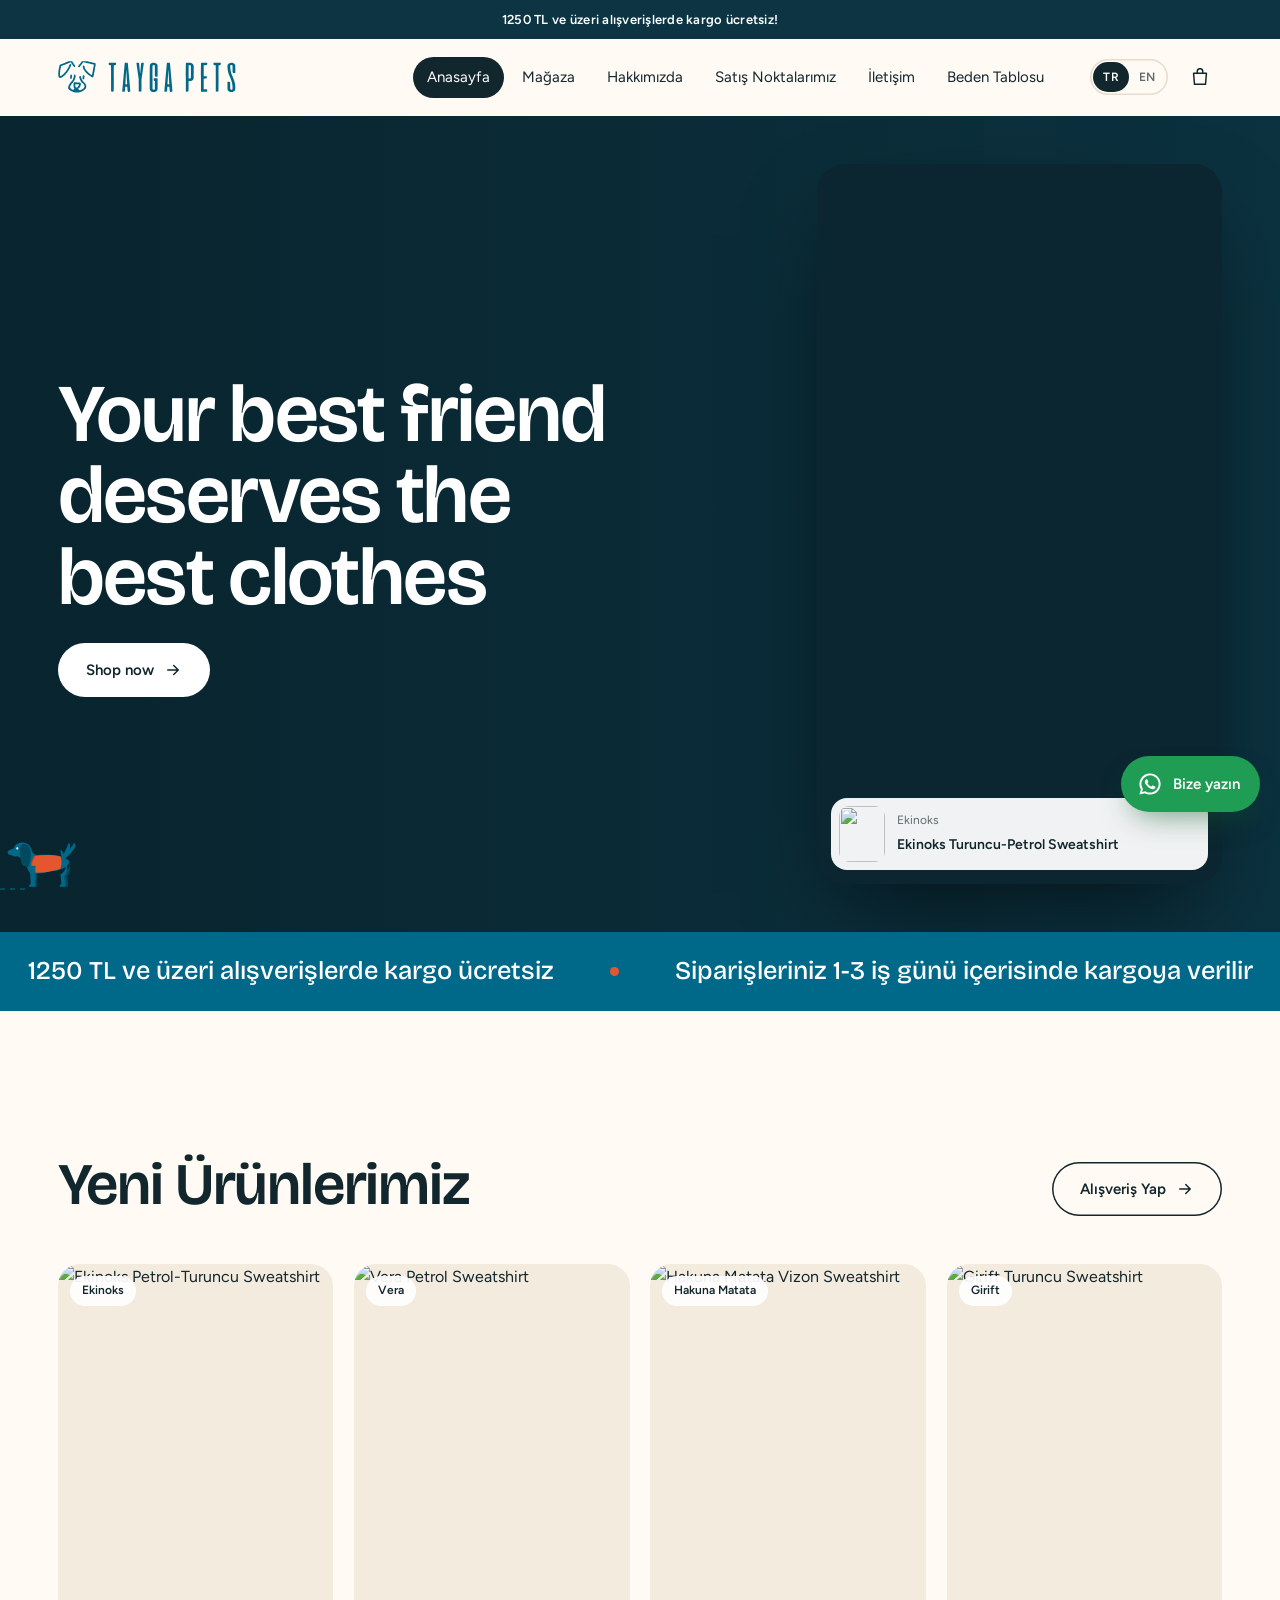
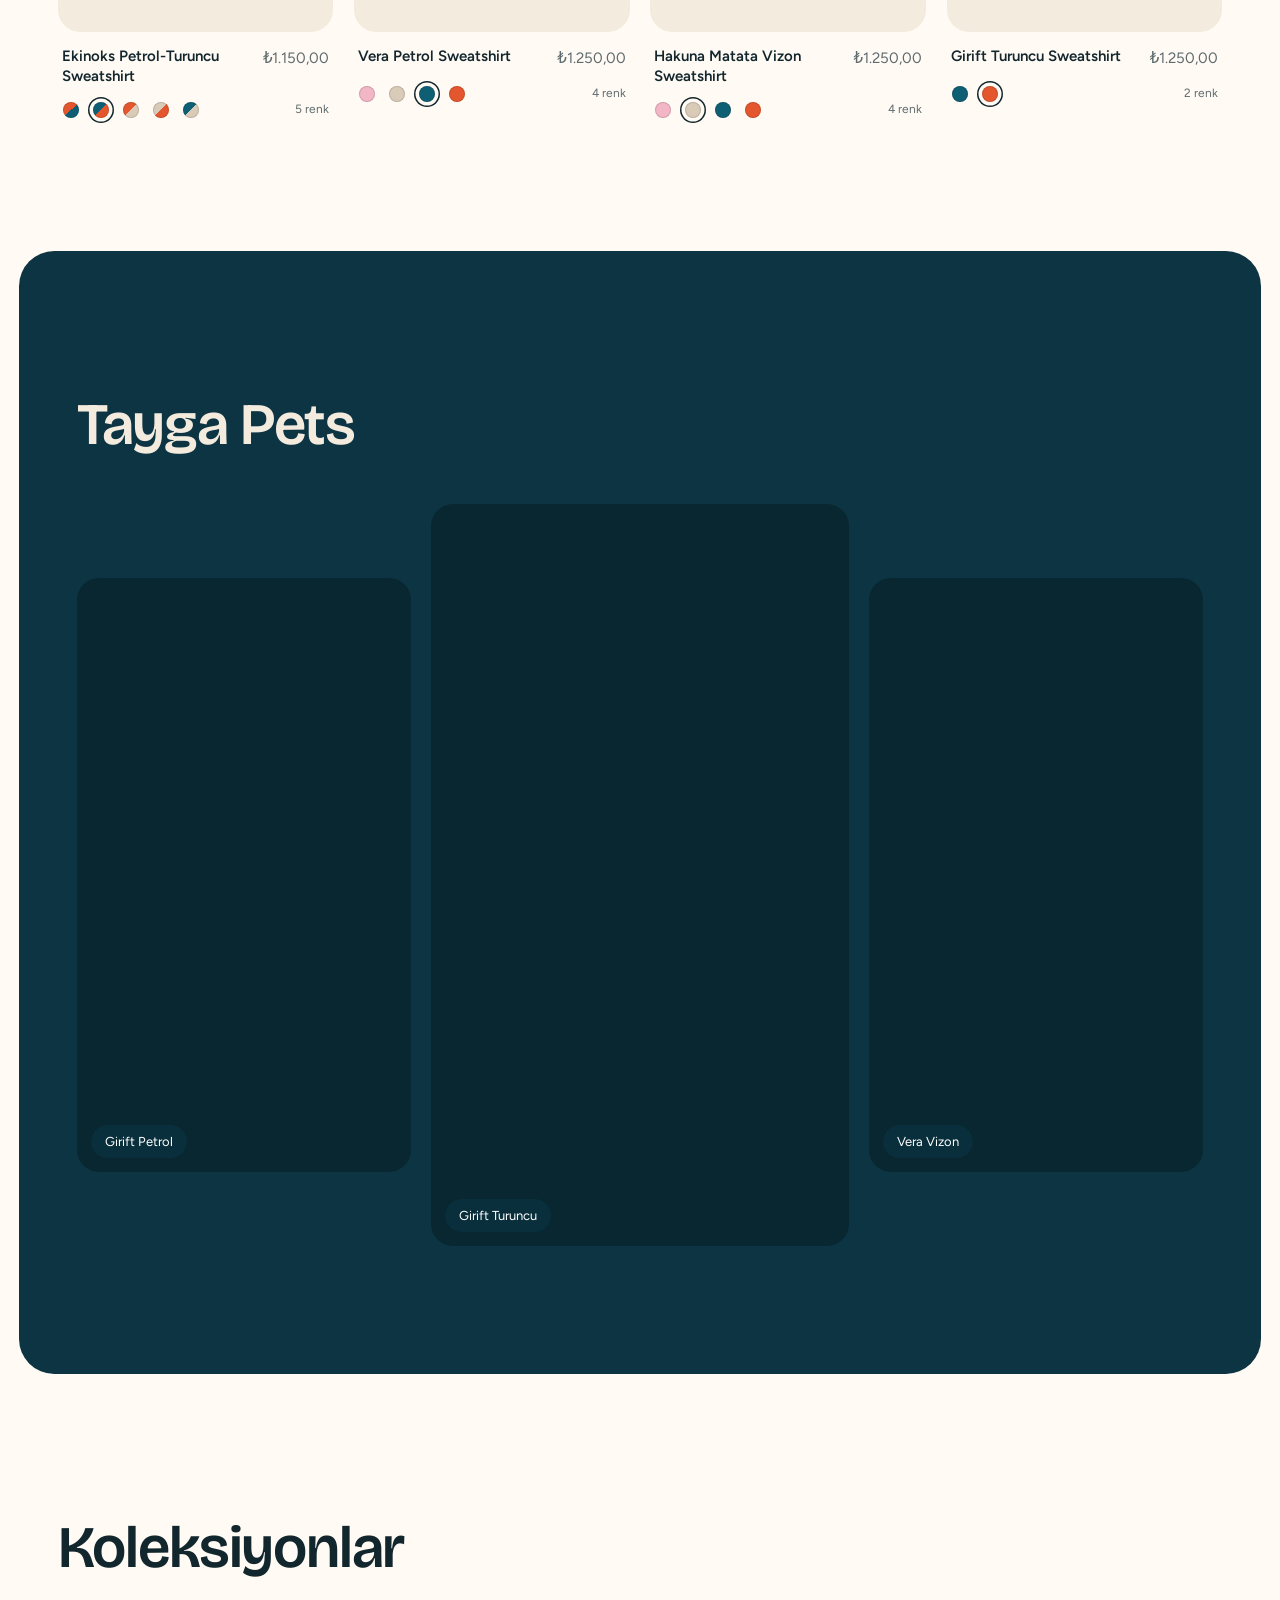
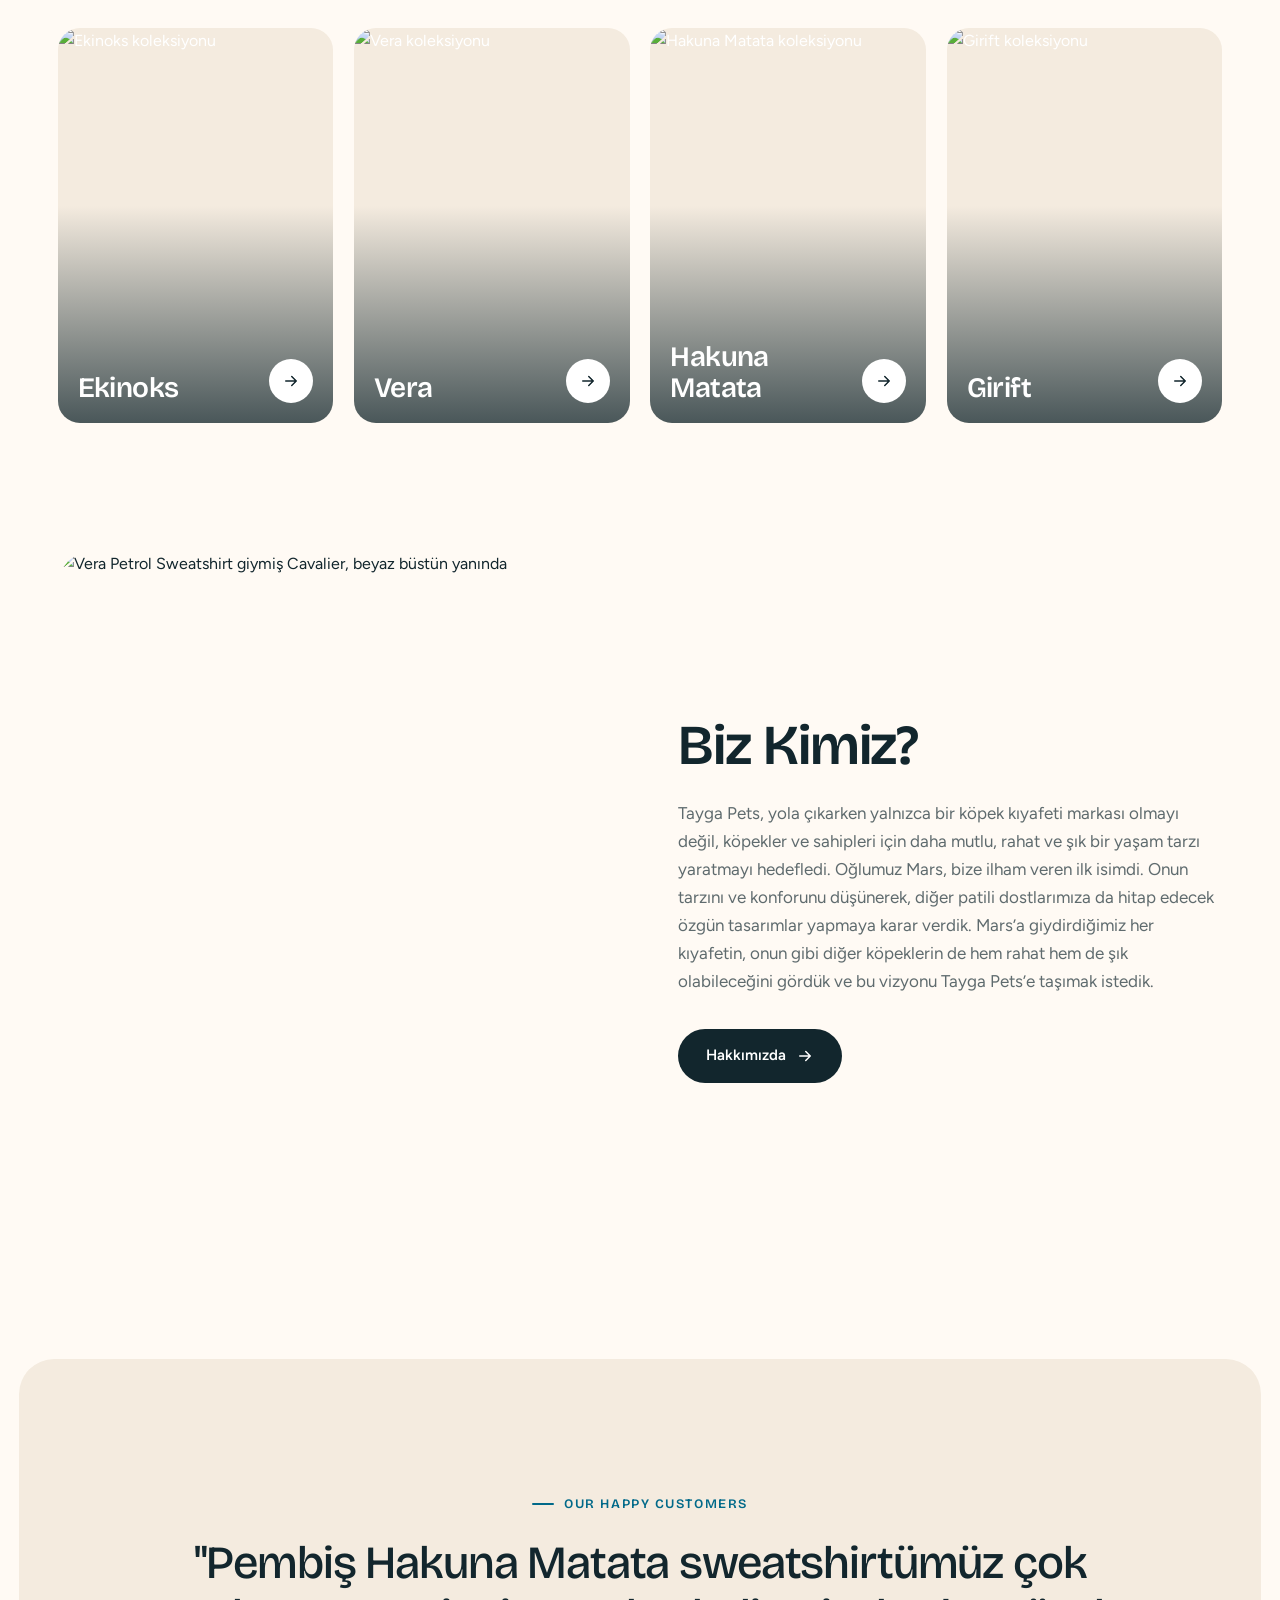
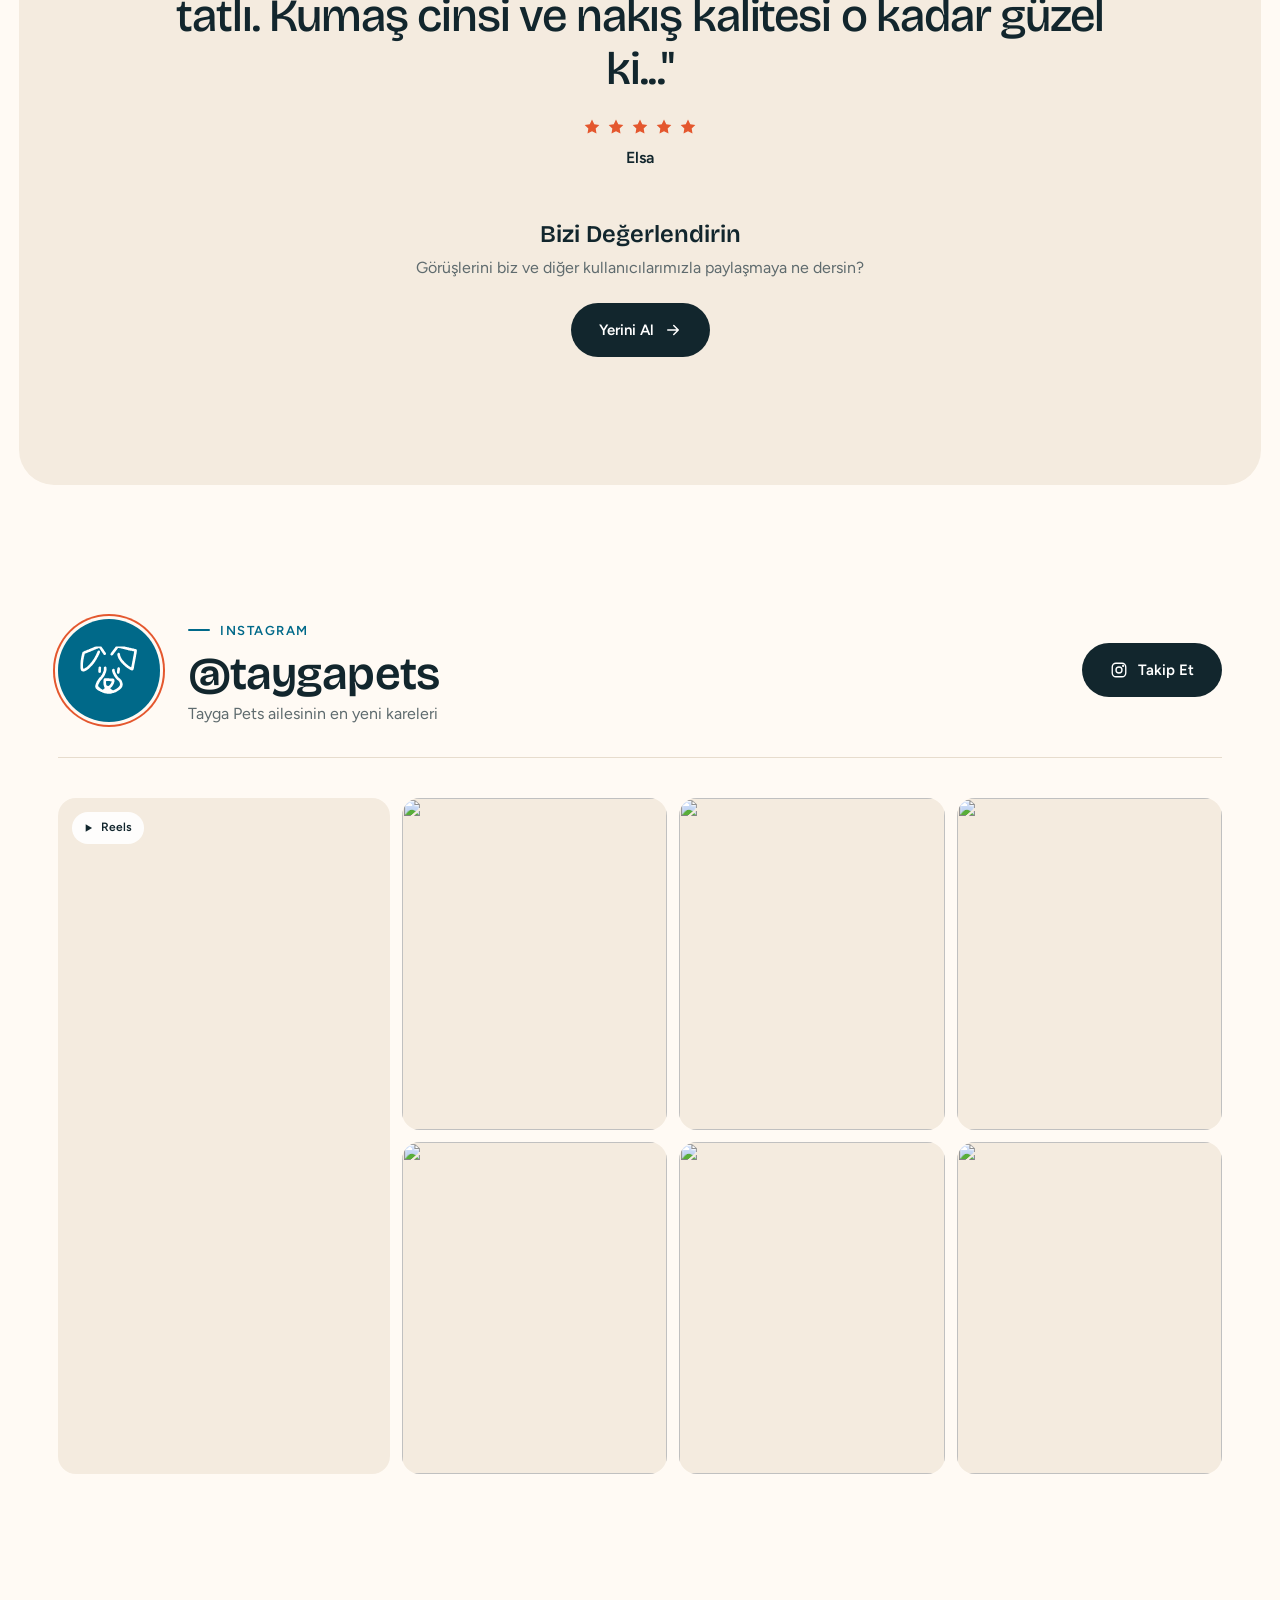
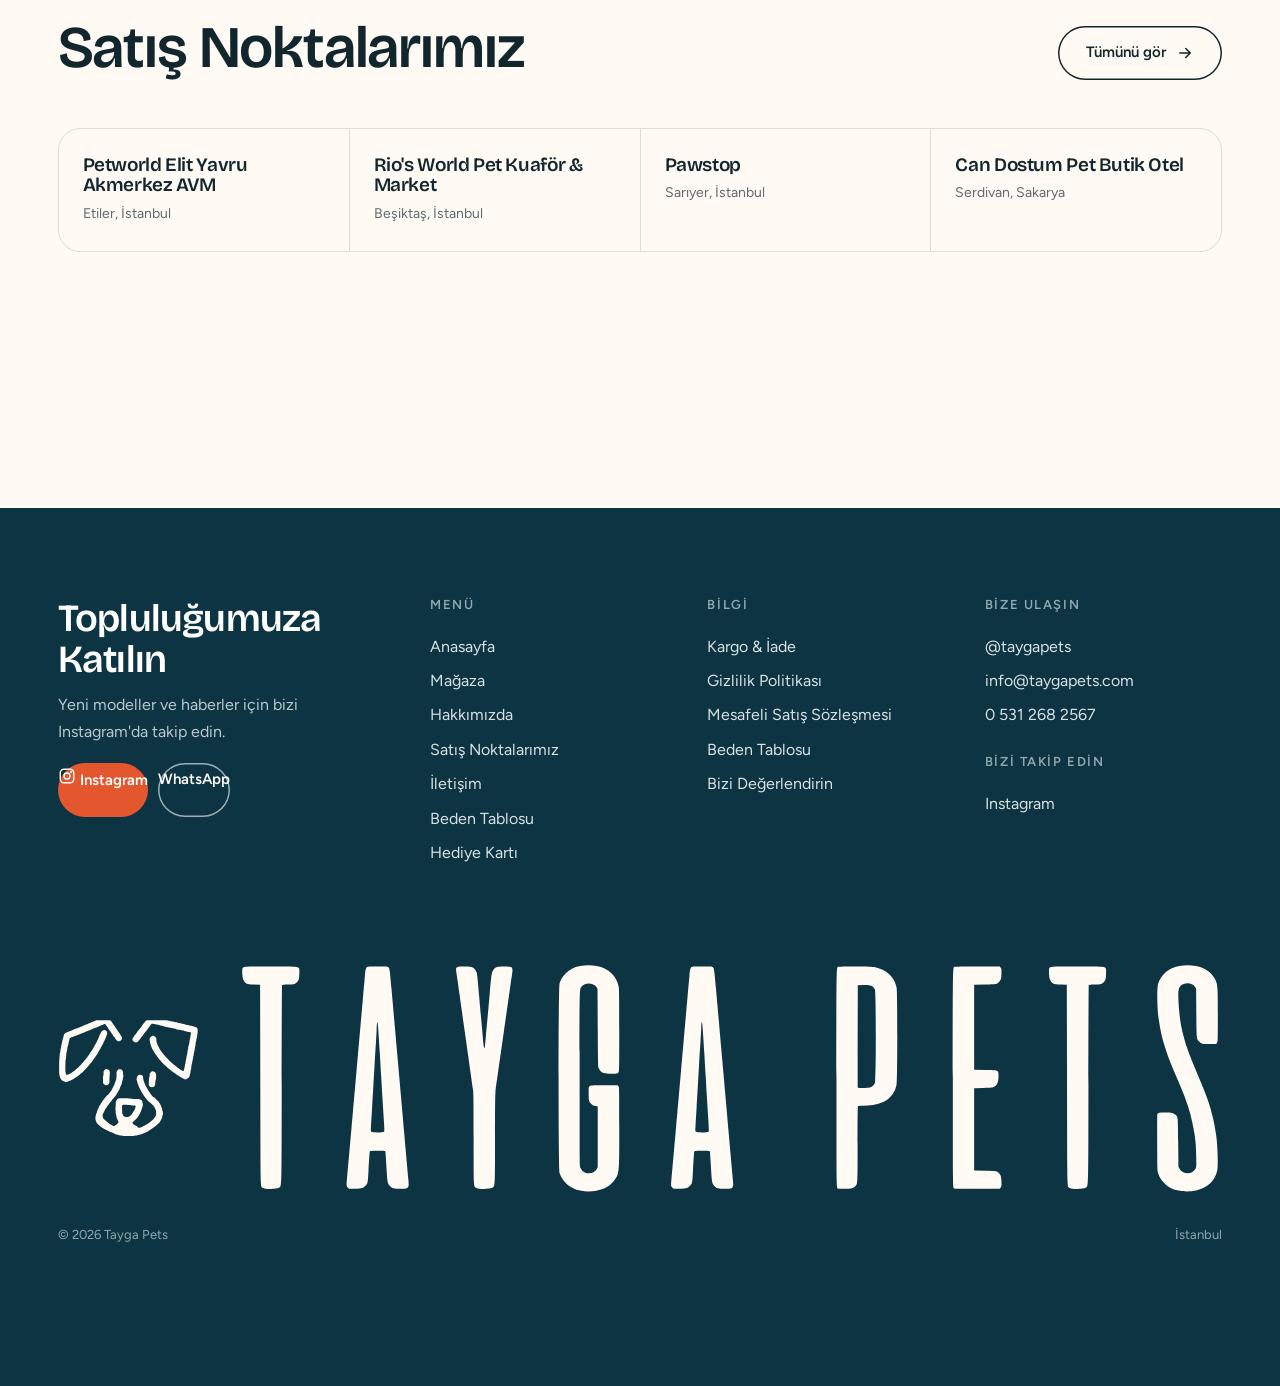
==== index.html @ 93cccfbc "Add files via upload" ====
<!doctype html>
<html lang="tr">
<head>
<meta charset="utf-8">
<meta name="viewport" content="width=device-width, initial-scale=1, viewport-fit=cover">
<title>Tayga Pets</title>
<meta name="description" content="Tayga Pets: köpekler için nakışlı sweatshirtler.">
<link rel="icon" href="img/icon.png">
<link rel="apple-touch-icon" href="img/icon.png">
<meta property="og:site_name" content="Tayga Pets">
<meta property="og:title" content="Tayga Pets">
<meta property="og:description" content="Tayga Pets: köpekler için nakışlı sweatshirtler.">
<meta property="og:image" content="https://taygapets.com/img/hi-1750.webp">
<meta property="og:type" content="website">
<meta name="theme-color" content="#fffaf4">
<link rel="preconnect" href="https://fonts.googleapis.com">
<link rel="preconnect" href="https://fonts.gstatic.com" crossorigin>
<link href="https://fonts.googleapis.com/css2?family=Bricolage+Grotesque:opsz,wght@12..96,500;12..96,600&family=Figtree:wght@400;500;600&display=swap" rel="stylesheet">
<link rel="stylesheet" href="style.css">
</head>
<body>
<a class="skip" href="#main">Ana İçeriğe Atla</a>
<p class="bar"><b>1250 TL ve üzeri alışverişlerde kargo ücretsiz!</b></p>
<header class="top">
  <div class="wrap top-in">
    <a class="logo" href="index.html" aria-label="Tayga Pets anasayfa"><svg class="logo-m" aria-hidden="true" xmlns="http://www.w3.org/2000/svg" viewBox="0 0 2987 2507" xmlns:c2pa="http://c2pa.org/manifest"><metadata><c2pa:manifest>[base64]/[base64]/Ky8738kIAAACAY2JvcqVjYWxnZnNoYTI1NmNwYWRNAAAAAAAAAAAAAAAAAGRoYXNoWCA8Nz4ki4CBLXhWkSf/RtUwE2SkbK+WMxrg50oVi7FyI2RuYW1lbmp1bWJmIG1hbmlmZXN0amV4Y2x1c2lvbnOBomVzdGFydBh/[base64]/[base64]/[base64]/3cyjxFA3Qo5S46fX0/ihY0VZ7mfb9KF703t5OjWDBWMA4GA1UdDwEB/wQEAwIHgDAVBgNVHSUEDjAMBgorBgEEAYPoXgIBMAwGA1UdEwEB/wQCMAAwHwYDVR0jBBgwFoAUzlHiBIFOZFsj+OPEz5o+nMHXXMIwCgYIKoZIzj0EAwMDZwAwZAIwMXMdFJ4BetLLVY7ORuE9noqbbAZOZn/aArXyTwFAZfKrPzxF2vPoJNf1+UCdg1XGAjBwX1zd9WGqYkqmL5SFqw1QySjr1zJfpJM9+1rdDwSPLMOPOjKuiXjoU/[base64]/343T7dY8rOn0obJ5u2Gse6RGCFdjsLszE/23PYOQZMzeZJrdxHAtCN0oseomE5mboYMs=</c2pa:manifest></metadata><path fill="currentColor" fill-rule="evenodd" d="M1409.0 2483.0C1387.7 2482.4 1385.3 2482.1 1363.0 2477.8C1350.1 2475.2 1336.1 2472.9 1332.0 2472.5C1318.9 2471.4 1312.9 2470.0 1299.2 2464.9C1289.9 2461.5 1280.3 2458.8 1268.1 2456.4C1248.5 2452.5 1244.5 2451.4 1231.5 2445.9C1226.5 2443.8 1216.7 2440.5 1209.5 2438.5C1198.5 2435.4 1192.4 2432.8 1169.0 2421.0C1148.0 2410.5 1138.4 2406.2 1128.4 2403.1C1121.2 2400.9 1109.3 2396.2 1101.9 2392.7C1094.5 2389.2 1084.9 2385.1 1080.5 2383.5C1069.2 2379.6 1050.7 2370.6 1035.5 2361.8C1028.3 2357.7 1018.2 2352.1 1013.0 2349.5C1001.1 2343.6 997.1 2341.2 957.0 2317.2C914.3 2291.6 908.4 2287.3 881.5 2262.5C875.5 2257.0 866.5 2249.0 861.5 2244.8C849.1 2234.3 825.1 2209.8 820.1 2202.5C817.3 2198.6 814.9 2193.2 812.9 2186.5C810.1 2177.2 807.4 2169.3 801.5 2153.0C798.4 2144.4 793.0 2114.5 793.0 2106.1C793.0 2102.4 793.9 2094.4 795.0 2088.3C796.1 2082.2 797.4 2070.9 798.0 2063.3C799.0 2048.8 800.8 2041.1 805.7 2030.4C807.1 2027.1 810.4 2018.0 813.0 2010.0C815.7 2002.0 819.6 1991.1 821.8 1985.8C824.5 1979.5 827.0 1970.9 829.0 1961.0C832.6 1943.4 835.2 1935.9 842.0 1923.9C844.8 1919.1 849.0 1910.7 851.4 1905.3C853.8 1899.9 857.8 1891.1 860.4 1885.8C862.9 1880.4 866.6 1871.2 868.6 1865.3C873.8 1849.8 876.8 1843.9 887.3 1828.9C892.5 1821.5 898.9 1811.7 901.7 1807.0C904.5 1802.3 909.5 1793.8 912.9 1788.0C916.3 1782.2 922.7 1773.2 927.1 1768.0C935.5 1758.2 941.2 1750.2 949.7 1736.5C952.4 1732.1 958.9 1722.8 964.1 1715.9C969.3 1709.0 976.0 1699.3 979.0 1694.5C982.6 1688.7 989.4 1680.4 998.8 1670.6C1006.6 1662.3 1016.1 1651.7 1019.8 1647.0C1028.6 1635.9 1039.0 1625.5 1052.2 1614.8C1058.0 1610.0 1066.4 1602.0 1070.7 1596.9C1075.0 1591.8 1082.7 1582.9 1087.9 1577.1C1098.2 1565.4 1104.1 1557.2 1111.9 1543.3C1117.2 1533.9 1119.2 1531.2 1132.0 1516.0C1137.4 1509.5 1141.0 1503.8 1146.9 1492.0C1151.2 1483.5 1160.8 1464.8 1168.3 1450.5C1177.3 1433.2 1183.2 1420.6 1185.9 1412.8C1188.1 1406.4 1191.7 1397.4 1194.0 1392.8C1200.2 1380.5 1202.9 1372.8 1205.6 1360.0C1207.5 1350.7 1209.1 1346.2 1214.0 1336.5C1219.3 1325.9 1224.5 1312.3 1232.5 1288.4C1233.8 1284.5 1235.6 1276.4 1236.4 1270.4C1237.2 1264.4 1238.7 1255.9 1239.6 1251.5C1241.1 1244.7 1241.4 1234.6 1241.9 1184.5C1242.6 1119.2 1242.5 1120.6 1249.7 1108.0C1269.6 1073.6 1301.8 1056.1 1326.7 1066.2C1349.9 1075.6 1366.7 1089.5 1374.5 1105.5C1379.2 1115.1 1380.0 1121.5 1380.0 1151.0C1380.0 1178.6 1380.6 1184.6 1384.6 1196.6C1388.2 1207.7 1388.6 1214.0 1386.0 1222.5C1381.5 1237.5 1381.0 1239.8 1380.0 1250.5C1378.9 1261.0 1373.9 1290.6 1372.1 1296.7C1371.6 1298.2 1369.2 1304.9 1366.7 1311.5C1361.7 1324.7 1358.0 1340.9 1355.6 1360.1C1353.7 1375.2 1352.3 1379.5 1343.7 1396.6C1340.1 1403.8 1334.8 1415.2 1332.0 1422.0C1329.2 1428.8 1323.5 1441.1 1319.4 1449.3C1313.3 1461.4 1311.2 1466.8 1308.5 1477.5C1304.6 1493.0 1304.1 1494.2 1295.4 1505.7C1282.2 1523.1 1278.5 1529.6 1272.1 1545.7C1268.1 1555.8 1249.8 1585.6 1239.1 1599.4C1228.0 1613.8 1213.8 1634.0 1207.3 1644.5C1199.0 1657.9 1194.1 1663.9 1177.5 1681.0C1161.8 1697.3 1153.9 1707.4 1147.1 1720.0C1140.5 1732.4 1135.3 1738.9 1118.0 1757.2C1106.1 1769.8 1096.9 1780.8 1084.4 1797.5C1075.0 1810.2 1064.2 1824.1 1060.3 1828.6C1051.6 1838.6 1048.7 1842.9 1042.1 1855.4C1035.6 1867.7 1031.6 1873.7 1020.0 1888.1C1013.7 1896.0 1009.4 1902.6 1006.2 1909.3C1003.6 1914.7 991.3 1939.5 978.9 1964.3C948.4 2025.4 948.0 2026.4 948.0 2052.6C948.0 2091.3 957.5 2111.5 987.5 2136.8C992.5 2141.0 1001.9 2149.3 1008.4 2155.3C1014.9 2161.3 1025.5 2170.1 1031.9 2174.9C1038.3 2179.8 1049.5 2189.2 1056.9 2195.9C1079.7 2216.6 1110.0 2237.1 1136.1 2249.2C1141.3 2251.7 1151.1 2257.4 1157.8 2261.9C1184.9 2280.4 1193.5 2278.8 1224.9 2250.2C1232.6 2243.1 1242.8 2234.9 1248.5 2231.2C1260.0 2223.9 1264.9 2219.5 1273.2 2209.1C1288.0 2190.7 1288.4 2182.8 1275.4 2162.6C1267.2 2149.8 1264.2 2143.7 1258.7 2127.5C1256.2 2120.3 1252.2 2109.5 1249.7 2103.4C1244.8 2091.3 1238.0 2062.8 1236.0 2046.0C1235.2 2039.5 1233.2 2031.7 1229.7 2021.5L1224.6 2006.5L1223.9 1974.5C1223.3 1946.6 1222.9 1941.1 1220.9 1931.5C1217.5 1915.5 1217.5 1888.3 1220.9 1872.5C1223.2 1862.2 1223.3 1858.7 1224.0 1814.5L1224.6 1767.5L1227.2 1760.0C1229.6 1753.2 1235.1 1739.2 1241.6 1723.5C1245.1 1714.9 1252.3 1705.6 1262.7 1696.3C1282.1 1678.9 1275.5 1679.8 1376.9 1680.3C1456.5 1680.6 1458.8 1680.6 1470.0 1682.8C1476.3 1684.0 1488.5 1685.5 1497.0 1686.0C1505.5 1686.5 1517.7 1687.9 1524.0 1689.0C1531.5 1690.4 1543.1 1691.4 1557.0 1692.0C1572.1 1692.6 1581.9 1693.5 1590.0 1695.1C1600.8 1697.2 1605.2 1697.4 1658.5 1698.0C1723.6 1698.7 1715.8 1697.7 1742.9 1709.4C1777.8 1724.5 1788.0 1737.2 1791.9 1770.5C1792.5 1775.5 1794.4 1784.9 1796.2 1791.5C1799.3 1803.1 1799.4 1804.2 1799.5 1823.5C1799.5 1845.6 1798.8 1849.4 1792.5 1861.9C1787.7 1871.6 1784.5 1881.2 1782.1 1893.2C1780.9 1899.1 1778.2 1908.2 1775.9 1913.7C1773.6 1919.1 1769.7 1930.0 1767.0 1938.0C1764.4 1946.0 1760.3 1957.0 1757.8 1962.5C1755.3 1968.0 1751.3 1977.0 1749.0 1982.5C1744.2 1993.8 1742.4 1997.3 1729.5 2019.0C1724.4 2027.5 1717.7 2039.2 1714.5 2045.0C1707.3 2058.0 1704.7 2062.1 1695.0 2074.0C1690.8 2079.2 1684.1 2088.2 1680.0 2094.0C1669.7 2108.6 1670.1 2108.3 1648.2 2130.3C1633.7 2144.9 1624.3 2153.3 1612.8 2162.1C1588.0 2181.1 1580.6 2190.4 1580.5 2203.0C1580.4 2219.4 1599.8 2241.5 1621.3 2249.6C1632.9 2253.9 1641.7 2258.7 1664.5 2272.6C1668.3 2274.9 1678.9 2282.3 1688.0 2289.1C1708.8 2304.4 1714.9 2307.5 1724.5 2307.4C1733.0 2307.3 1749.0 2302.3 1765.0 2294.8C1770.8 2292.1 1781.3 2287.8 1788.5 2285.3C1795.7 2282.8 1805.1 2278.7 1809.5 2276.0C1813.9 2273.4 1824.7 2267.6 1833.5 2263.2C1853.1 2253.5 1854.5 2252.7 1895.3 2228.2C1913.4 2217.4 1931.5 2205.8 1935.5 2202.5C1963.3 2179.9 1978.9 2166.9 1988.5 2158.3C1994.6 2152.9 2003.3 2145.6 2007.9 2142.1C2022.7 2130.8 2027.6 2124.8 2041.1 2101.6C2043.0 2098.4 2048.9 2091.0 2054.3 2085.2C2062.8 2076.1 2065.0 2073.0 2069.6 2063.5C2080.0 2042.1 2082.0 2030.7 2082.0 1993.7C2082.0 1963.2 2081.4 1958.7 2075.5 1943.0C2073.1 1936.5 2069.5 1925.0 2067.6 1917.4C2062.5 1897.6 2049.4 1871.4 2036.8 1855.8C2011.8 1824.6 1991.7 1803.8 1974.0 1790.7C1966.6 1785.2 1956.9 1777.7 1952.5 1774.0C1948.1 1770.4 1937.9 1761.9 1929.9 1755.2C1921.8 1748.5 1911.8 1739.3 1907.7 1734.8C1903.5 1730.2 1893.6 1719.4 1885.7 1710.7C1877.7 1702.0 1867.5 1689.7 1862.9 1683.2C1858.3 1676.8 1851.1 1667.1 1846.8 1661.7C1837.7 1650.3 1827.7 1635.6 1819.5 1621.5C1813.0 1610.4 1795.7 1584.4 1785.6 1570.5C1782.0 1565.5 1776.5 1556.5 1773.4 1550.5C1770.2 1544.5 1764.8 1534.5 1761.3 1528.3C1757.8 1522.1 1753.3 1513.1 1751.3 1508.3C1746.8 1497.0 1743.3 1490.1 1734.7 1475.5C1725.4 1459.7 1719.1 1446.2 1713.9 1431.0C1711.6 1424.1 1707.1 1412.0 1703.9 1403.9C1700.8 1395.9 1696.6 1384.2 1694.7 1377.9C1692.8 1371.7 1689.3 1361.5 1687.0 1355.5C1683.3 1345.7 1680.6 1336.5 1671.4 1301.0C1668.0 1288.2 1667.2 1271.6 1669.3 1259.5C1671.2 1248.8 1681.7 1218.8 1686.3 1211.1C1707.3 1175.6 1759.6 1169.7 1789.6 1199.5C1802.1 1211.9 1804.8 1220.1 1806.0 1249.0L1806.8 1268.5L1811.8 1283.5C1815.1 1293.4 1817.4 1302.4 1818.5 1309.9C1820.3 1322.4 1823.2 1331.4 1829.1 1343.1C1831.2 1347.4 1834.5 1356.4 1836.5 1363.1C1838.9 1371.6 1842.5 1380.6 1847.9 1391.5C1852.3 1400.3 1861.7 1419.5 1868.9 1434.1C1878.1 1452.9 1884.1 1463.8 1889.5 1471.3C1896.7 1481.5 1904.0 1493.9 1916.0 1516.1C1919.0 1521.7 1925.2 1531.5 1929.8 1537.9C1934.4 1544.3 1941.1 1554.0 1944.7 1559.5C1971.2 1600.3 2004.5 1641.2 2020.5 1652.5C2023.8 1654.8 2031.2 1659.1 2037.0 1662.0C2047.1 1667.1 2048.1 1667.9 2062.0 1682.3C2083.0 1704.0 2099.0 1720.0 2121.0 1741.5L2140.5 1760.5L2149.6 1776.0C2165.5 1803.0 2173.8 1818.3 2177.4 1826.8C2179.4 1831.3 2182.6 1838.3 2184.6 1842.3C2189.2 1851.4 2192.2 1859.4 2195.4 1870.8C2196.8 1875.7 2199.8 1884.4 2202.0 1890.1C2204.7 1896.9 2207.3 1906.9 2210.0 1920.1C2212.8 1934.1 2215.4 1943.9 2219.0 1953.4C2225.5 1971.1 2226.3 1976.7 2225.8 2002.9L2225.4 2024.5L2220.2 2039.5C2216.7 2049.8 2214.6 2058.0 2213.6 2065.6C2209.9 2092.0 2206.0 2106.2 2199.2 2117.2C2197.1 2120.7 2192.7 2127.7 2189.6 2132.8C2186.4 2138.0 2179.9 2150.1 2175.0 2159.8C2170.2 2169.6 2164.2 2180.2 2161.7 2183.5C2154.7 2192.7 2092.9 2251.2 2078.0 2262.8C2073.3 2266.4 2064.3 2273.5 2058.0 2278.5C2051.7 2283.6 2040.0 2292.5 2032.0 2298.3C2024.0 2304.1 2012.8 2312.7 2007.0 2317.4C2001.2 2322.1 1991.8 2328.7 1986.0 2332.1C1980.2 2335.6 1971.0 2341.4 1965.5 2345.0C1960.0 2348.6 1952.6 2353.4 1949.0 2355.5C1945.4 2357.6 1935.8 2363.7 1927.5 2369.1C1900.5 2386.5 1852.5 2410.8 1828.9 2418.9C1822.5 2421.1 1812.6 2425.4 1806.9 2428.4C1799.4 2432.4 1792.8 2434.9 1783.1 2437.5C1775.7 2439.5 1765.4 2443.1 1760.1 2445.4C1747.3 2451.1 1742.4 2452.7 1730.5 2454.5C1712.9 2457.3 1701.8 2460.1 1688.5 2465.0C1675.1 2470.0 1669.0 2471.4 1656.0 2472.5C1651.9 2472.9 1636.8 2475.5 1622.5 2478.3L1596.5 2483.5L1514.0 2483.6C1468.6 2483.6 1421.4 2483.4 1409.0 2483.0ZM1483.0 2078.7C1506.9 2070.6 1540.4 2049.2 1552.4 2034.3C1582.4 1997.1 1588.9 1988.1 1598.2 1970.5C1602.3 1962.8 1608.6 1952.2 1612.2 1947.0C1623.2 1931.1 1628.3 1919.8 1634.5 1897.7C1636.5 1890.7 1640.4 1879.2 1643.2 1872.2C1651.6 1851.4 1651.0 1844.6 1640.3 1839.3L1634.5 1836.5L1599.0 1835.9L1563.5 1835.4L1548.0 1830.0L1532.5 1824.5L1480.0 1823.9C1432.0 1823.4 1426.5 1823.1 1416.0 1821.2C1392.7 1816.8 1378.6 1817.3 1369.7 1823.0C1363.5 1826.9 1361.1 1832.3 1359.9 1845.2C1359.4 1850.9 1358.3 1861.6 1357.4 1869.0C1355.2 1886.8 1355.9 1911.1 1359.0 1926.0C1360.8 1934.6 1361.3 1941.7 1362.0 1965.5C1362.8 1996.8 1363.2 1999.1 1369.6 2013.6C1371.0 2016.9 1374.0 2024.2 1376.1 2030.0C1383.7 2050.3 1396.6 2064.3 1417.5 2074.7C1430.0 2081.0 1436.0 2082.0 1458.5 2081.6C1473.6 2081.3 1476.3 2081.0 1483.0 2078.7ZM1971.3 1444.5C1955.0 1440.9 1935.0 1423.9 1929.9 1409.5C1926.4 1399.6 1925.8 1389.9 1926.3 1353.3C1926.6 1322.1 1926.9 1317.4 1928.9 1308.0C1930.7 1299.5 1931.3 1292.5 1931.9 1271.5L1932.7 1245.5L1938.0 1230.0L1943.2 1214.5L1944.1 1195.0C1945.5 1159.9 1949.6 1147.1 1963.9 1132.9C1991.5 1105.6 2020.4 1103.6 2051.7 1126.8C2061.8 1134.3 2069.0 1142.5 2073.9 1151.9C2081.6 1166.8 2081.5 1165.9 2081.5 1217.0L2081.5 1262.5L2076.3 1277.5C2072.0 1289.9 2070.9 1294.5 2070.0 1304.0C2069.4 1310.3 2068.0 1320.2 2066.9 1326.0C2065.5 1333.3 2064.6 1343.6 2064.0 1359.5C2063.1 1385.3 2062.8 1386.9 2053.5 1409.0C2045.2 1428.5 2035.4 1439.5 2022.7 1443.6C2015.5 1445.9 1980.3 1446.6 1971.3 1444.5ZM1011.0 1404.5C1001.6 1401.9 984.8 1395.0 980.6 1392.1C974.9 1388.1 971.2 1383.0 964.1 1369.0C953.9 1349.0 954.5 1354.7 954.5 1282.0L954.5 1218.5L959.9 1203.0L965.3 1187.5L966.1 1154.0C966.9 1113.0 968.1 1107.4 979.4 1091.5C990.6 1075.9 1005.8 1065.1 1019.7 1063.0C1033.7 1060.8 1042.5 1063.1 1066.3 1075.3C1088.2 1086.4 1093.2 1092.4 1097.8 1112.5C1100.8 1125.7 1098.7 1201.1 1094.9 1218.0C1092.9 1226.9 1092.7 1231.3 1092.1 1287.0C1091.3 1357.9 1091.9 1354.7 1076.5 1375.5C1066.5 1389.0 1060.7 1393.2 1043.3 1399.6C1025.0 1406.3 1020.0 1407.1 1011.0 1404.5ZM159.5 1335.3C158.4 1335.0 152.8 1332.9 147.0 1330.5C141.2 1328.2 130.5 1324.4 123.3 1322.0C109.4 1317.6 100.2 1312.8 87.0 1303.0C73.7 1293.2 62.1 1276.8 48.9 1249.4C38.5 1227.8 37.1 1223.4 33.1 1200.0C31.4 1190.4 28.8 1175.5 27.3 1167.0L24.5 1151.5L24.5 1022.5L24.5 893.5L26.9 882.5C28.9 873.0 29.3 867.3 30.0 840.0C30.7 813.7 31.2 806.8 33.0 798.0C34.6 790.1 35.3 781.7 35.9 764.5L36.7 741.5L41.9 726.4C46.6 712.4 47.1 710.2 48.0 696.9C48.6 689.0 49.9 677.8 51.0 672.0C52.1 666.2 53.4 655.0 54.0 647.1C54.9 633.9 55.4 631.5 59.9 618.1C62.7 610.0 65.4 599.7 66.0 595.0C66.6 590.3 68.0 581.8 69.1 576.0C70.1 570.2 71.4 559.1 72.0 551.3C73.0 537.0 73.8 533.5 80.3 515.5C81.7 511.6 84.9 497.1 87.5 483.2C90.8 465.0 93.2 454.9 96.0 446.9C98.3 440.7 101.1 429.8 102.5 421.9C105.2 406.8 107.7 398.5 113.5 384.7C117.5 375.2 119.2 367.2 120.9 351.4C122.2 339.3 125.1 330.7 130.7 322.5C136.5 313.9 146.1 303.8 152.3 299.7C158.7 295.5 179.8 286.5 195.2 281.4C201.4 279.4 212.1 275.0 219.0 271.8C225.9 268.5 235.7 264.3 240.8 262.4C245.9 260.5 256.3 256.1 263.8 252.6C271.3 249.0 282.2 244.7 288.0 243.0C300.7 239.2 325.6 228.5 344.0 219.1C352.8 214.6 361.3 211.1 368.5 209.0C374.6 207.3 384.0 203.9 389.5 201.4C402.0 195.7 409.9 192.8 422.0 189.5C427.7 188.0 438.5 183.6 449.0 178.6C458.6 174.0 468.3 169.6 470.5 169.0C472.7 168.3 480.1 165.5 487.0 162.8C493.9 160.0 505.4 155.8 512.5 153.3C530.2 147.1 540.9 142.4 554.9 134.6C563.3 129.9 571.2 126.5 581.7 123.1C589.8 120.4 601.7 115.7 608.1 112.7C614.5 109.6 623.9 105.5 629.1 103.7C634.3 101.8 641.7 98.7 645.5 96.7C656.5 91.2 664.1 88.3 675.7 84.9C682.7 82.9 695.9 77.4 713.1 69.4C731.3 60.9 742.4 56.3 748.1 55.0C765.7 50.7 768.8 49.7 780.2 43.9C795.0 36.5 810.3 29.7 818.9 26.8L825.5 24.5L958.5 24.2C1040.9 24.0 1093.9 24.3 1097.8 24.9C1115.4 27.6 1127.1 38.9 1148.0 73.0C1152.5 80.4 1160.6 92.6 1166.0 100.0C1177.5 116.0 1188.9 132.9 1199.2 149.5C1203.3 156.1 1210.9 167.2 1216.1 174.2C1221.3 181.2 1229.5 192.9 1234.3 200.2C1239.1 207.5 1248.1 220.7 1254.1 229.5C1260.2 238.3 1268.9 251.9 1273.6 259.7C1278.2 267.5 1287.0 280.6 1293.2 288.8C1299.4 297.1 1306.9 308.0 1309.8 313.2C1312.7 318.3 1318.4 326.8 1322.6 332.0C1332.2 344.2 1348.6 369.6 1351.6 377.0C1357.6 391.7 1357.6 420.1 1351.7 432.9C1347.6 442.0 1328.1 458.8 1312.7 466.6C1302.8 471.7 1295.1 473.4 1285.5 472.7C1269.3 471.6 1257.3 465.3 1241.4 449.5C1229.3 437.6 1226.1 433.2 1215.0 413.5C1203.7 393.6 1198.7 386.7 1185.6 373.0C1178.1 365.3 1172.2 358.1 1170.0 354.2C1161.8 339.5 1156.6 331.0 1152.2 325.3C1149.6 321.9 1144.9 315.8 1141.8 311.8C1138.7 307.7 1133.6 299.7 1130.5 294.0C1123.7 281.5 1118.9 274.3 1109.4 262.5C1105.5 257.6 1099.7 249.4 1096.5 244.5C1093.3 239.6 1087.7 231.4 1083.9 226.5C1080.2 221.6 1072.3 209.2 1066.4 199.0C1056.0 181.0 1040.4 157.2 1029.0 142.0C1025.9 137.9 1020.5 130.3 1017.1 125.2C1003.4 105.2 997.2 103.4 973.5 112.9C966.9 115.6 957.6 118.9 952.9 120.4C948.2 121.8 938.8 125.7 931.9 129.1C918.3 135.8 905.0 141.4 886.1 148.5C879.3 151.0 868.0 155.7 860.9 159.0C853.9 162.3 843.4 166.6 837.8 168.5C832.1 170.5 821.6 175.0 814.5 178.5C806.9 182.3 796.9 186.2 790.5 188.0C784.5 189.8 773.0 194.2 765.0 198.0C757.0 201.7 746.0 206.2 740.5 208.0C735.0 209.8 726.0 213.3 720.5 215.8C715.0 218.2 706.2 221.8 701.0 223.7C695.8 225.6 685.9 229.8 679.1 233.1C672.3 236.3 660.9 240.8 653.9 243.0C646.9 245.2 636.1 249.3 630.0 252.0C623.9 254.7 613.0 258.8 605.7 261.1C598.4 263.4 589.1 266.9 585.0 269.0C562.7 280.2 535.4 292.1 525.7 294.9C514.0 298.3 506.5 301.2 495.5 306.7C491.7 308.7 484.3 311.8 479.1 313.7C473.9 315.5 464.5 319.6 458.1 322.6C451.7 325.7 442.4 329.7 437.5 331.5C432.6 333.3 422.9 337.4 416.0 340.5C407.6 344.4 399.1 347.4 390.1 349.6C370.0 354.6 355.0 360.4 320.0 376.5C313.6 379.4 304.2 383.0 299.0 384.5C286.2 388.1 278.2 391.3 267.6 397.3C248.6 408.0 243.7 416.2 240.5 442.8C238.7 457.3 237.4 462.4 231.9 476.3C224.3 495.3 222.0 505.7 221.1 524.0C220.3 540.2 220.2 540.7 215.8 552.5C213.3 559.1 210.0 568.8 208.5 574.0C207.0 579.2 204.9 585.7 203.8 588.4C200.4 597.2 199.0 605.2 198.0 621.5C197.5 630.3 196.3 641.1 195.5 645.5C194.6 649.9 193.2 658.5 192.4 664.5C191.4 671.8 189.2 680.4 186.0 690.0C182.1 701.6 180.9 706.8 180.0 716.0C179.4 722.3 178.0 732.2 176.9 738.0C175.3 745.8 174.6 755.2 174.0 775.0C173.3 797.5 172.8 803.2 170.7 813.0C169.3 819.3 167.9 827.9 167.5 832.0C166.8 840.0 163.4 862.8 159.4 885.1C156.5 901.5 156.3 913.1 158.7 929.7C160.4 941.5 160.4 942.4 158.5 955.2C155.3 976.7 155.5 1099.4 158.7 1115.5C159.9 1121.5 161.4 1131.7 162.0 1138.0C165.2 1172.2 176.7 1186.7 197.7 1183.0C209.9 1180.9 240.0 1167.3 259.0 1155.2C266.4 1150.5 278.6 1142.9 286.0 1138.4C310.6 1123.4 324.4 1114.2 333.5 1106.9C338.4 1102.9 347.9 1095.8 354.5 1091.0C375.7 1075.9 395.1 1059.6 409.5 1045.0C417.2 1037.2 428.2 1026.7 434.0 1021.5C458.4 999.8 486.4 971.0 493.8 959.8C499.0 952.1 503.6 946.8 510.2 940.8C537.5 916.0 541.1 911.9 556.9 887.5C562.0 879.6 568.2 871.8 575.1 864.5C580.9 858.5 589.7 848.1 594.7 841.5C599.7 834.9 606.3 826.6 609.5 823.0C612.6 819.4 619.2 810.9 624.0 804.0C628.9 797.1 636.5 787.2 641.0 782.0C651.6 769.7 658.2 759.6 666.6 743.3C670.8 735.0 675.7 727.1 679.7 722.3C683.2 718.0 688.8 711.2 692.1 707.2C695.4 703.1 701.6 693.9 705.9 686.7C710.2 679.4 722.0 660.7 732.1 645.0C749.9 617.4 753.6 610.6 774.5 569.0C780.6 556.8 787.5 544.8 792.9 537.0C803.4 522.0 806.9 515.9 810.8 506.0C814.8 496.1 831.4 462.1 838.4 449.5C841.5 444.0 845.4 435.9 847.1 431.6C848.8 427.2 853.5 416.9 857.7 408.7C861.8 400.4 866.9 388.4 869.0 382.1C875.7 361.8 888.2 333.3 896.0 320.5C902.8 309.4 905.0 304.3 907.6 293.2C909.0 287.3 911.5 279.8 913.1 276.5C922.8 256.7 959.2 231.1 977.5 231.0C984.0 231.0 988.4 232.3 1000.3 237.6C1030.5 251.2 1041.9 266.8 1043.7 297.0C1044.7 315.6 1042.4 326.7 1033.1 347.0C1030.5 352.8 1027.3 361.2 1026.0 365.7C1024.6 370.9 1021.4 378.1 1017.4 385.2C1013.8 391.4 1010.1 399.5 1009.0 403.2C1007.9 407.0 1006.1 413.3 1004.9 417.2C1003.8 421.2 1000.2 429.9 997.0 436.5C993.9 443.1 989.3 453.0 987.0 458.5C981.9 470.4 967.0 500.4 957.1 518.5C953.2 525.6 948.0 536.7 945.5 543.0C940.8 555.2 935.8 564.1 926.0 578.0C922.7 582.7 915.9 594.6 910.8 604.5C905.8 614.4 899.2 626.5 896.2 631.5C885.8 648.4 876.7 664.5 869.4 679.0C865.4 687.0 859.5 697.7 856.1 702.8C852.8 708.0 848.7 715.6 846.9 719.8C841.0 734.1 838.1 738.5 811.3 772.9C801.0 786.1 794.5 796.3 775.2 829.5C773.0 833.4 767.7 840.8 763.5 846.0C754.2 857.4 746.9 867.7 727.9 895.9C716.1 913.5 711.3 919.7 701.0 930.4C683.3 948.9 674.4 959.3 665.2 972.2C645.2 1000.4 618.9 1030.4 586.5 1061.7C576.6 1071.3 560.8 1087.1 551.5 1096.8C529.0 1120.2 513.2 1135.1 498.6 1146.8C491.9 1152.1 480.6 1162.1 473.5 1169.0C452.2 1189.6 439.9 1199.5 415.0 1216.0C408.1 1220.6 397.6 1227.9 391.6 1232.3C381.8 1239.4 361.3 1253.1 329.0 1274.1C317.4 1281.6 283.5 1298.3 269.5 1303.5C264.6 1305.3 254.9 1309.4 248.0 1312.5C238.4 1316.9 230.8 1319.4 215.0 1323.5C203.7 1326.3 190.0 1330.3 184.5 1332.3C174.7 1335.9 166.2 1336.9 159.5 1335.3ZM2697.5 1281.4C2694.4 1280.5 2658.4 1263.7 2641.0 1254.9C2632.4 1250.6 2619.9 1243.2 2612.9 1238.3C2601.1 1230.1 2595.3 1226.5 2572.5 1213.8C2567.6 1211.0 2557.4 1204.8 2550.0 1200.0C2542.6 1195.2 2532.0 1188.8 2526.5 1185.9C2514.2 1179.4 2507.6 1175.1 2493.5 1164.1C2487.4 1159.4 2477.3 1152.3 2471.0 1148.3C2464.7 1144.4 2454.1 1136.8 2447.5 1131.5C2440.9 1126.1 2421.3 1111.0 2403.8 1097.9C2386.4 1084.8 2366.8 1069.2 2360.3 1063.2C2353.8 1057.2 2343.7 1048.5 2337.8 1043.8C2331.9 1039.1 2318.7 1027.2 2308.3 1017.2C2298.0 1007.3 2286.1 996.4 2282.0 992.9C2258.3 973.0 2199.2 914.4 2187.6 899.5C2183.7 894.5 2176.7 886.2 2171.9 881.0C2159.9 867.9 2142.2 846.3 2134.5 835.5C2131.0 830.5 2123.4 821.2 2117.7 814.7C2110.7 806.8 2105.1 799.3 2100.9 791.9C2089.7 772.6 2083.5 763.8 2073.6 753.1C2068.1 747.2 2061.1 738.2 2057.3 732.1C2053.6 726.3 2046.7 715.4 2041.9 708.0C2037.2 700.6 2029.6 687.3 2025.1 678.5C2020.3 668.9 2014.2 658.7 2009.9 653.0C2006.0 647.8 2001.5 640.9 1999.9 637.7C1996.6 631.2 1986.7 604.4 1981.3 587.5C1979.4 581.5 1975.1 570.1 1971.9 562.3C1968.6 554.4 1965.0 543.9 1963.9 538.8C1960.4 523.0 1959.3 518.9 1955.1 507.0C1952.0 498.0 1950.8 493.0 1950.0 484.0C1949.4 477.7 1947.9 467.6 1946.7 461.5C1943.6 445.3 1943.6 418.2 1946.8 409.2C1950.9 397.7 1962.7 380.7 1971.2 374.2C1992.4 358.1 2009.2 352.3 2023.5 356.5C2043.1 362.2 2071.0 382.9 2078.7 397.5C2085.8 410.9 2087.1 418.5 2088.0 449.0C2088.9 478.2 2088.9 478.4 2095.1 494.7C2097.2 500.3 2100.3 510.2 2101.9 516.7C2105.8 532.2 2106.4 533.6 2115.9 553.3C2120.4 562.5 2124.0 570.2 2124.0 570.4C2124.0 570.7 2126.4 575.3 2129.3 580.7C2132.2 586.1 2136.6 594.8 2139.0 600.0C2144.3 611.4 2158.8 637.6 2165.5 648.0C2182.4 674.4 2198.9 698.4 2208.5 710.5C2214.6 718.2 2220.7 725.9 2222.1 727.6C2223.4 729.3 2227.6 734.3 2231.3 738.6C2235.1 742.9 2241.5 751.6 2245.7 757.9C2251.2 766.3 2257.6 773.9 2270.5 787.4C2280.0 797.3 2290.6 809.0 2293.9 813.3C2297.3 817.5 2303.3 824.1 2307.2 827.8C2326.4 845.7 2336.0 855.4 2344.7 865.5C2349.9 871.5 2359.0 880.5 2364.9 885.3C2370.7 890.2 2381.1 899.7 2388.0 906.4C2423.3 940.8 2450.3 964.6 2469.0 978.0C2474.2 981.8 2482.8 988.5 2488.0 993.0C2493.2 997.5 2501.1 1003.7 2505.5 1006.8C2509.9 1009.8 2520.0 1017.1 2528.0 1023.0C2536.0 1028.9 2547.0 1036.8 2552.5 1040.5C2558.0 1044.3 2565.9 1049.9 2570.0 1053.0C2590.0 1068.0 2641.1 1099.0 2650.9 1102.0C2667.2 1107.1 2673.6 1098.1 2676.0 1066.4C2676.9 1054.0 2677.6 1051.1 2682.0 1038.1C2685.9 1026.3 2687.1 1021.3 2688.0 1012.0C2689.5 996.3 2694.7 969.0 2697.7 960.5C2704.7 941.0 2705.1 939.1 2706.1 921.5C2707.3 898.8 2712.3 871.5 2718.4 853.7C2722.7 841.3 2723.0 839.5 2724.0 824.7C2725.1 806.7 2729.9 779.2 2733.7 768.5C2739.3 752.9 2740.9 746.8 2742.4 736.4C2743.2 730.4 2744.6 721.9 2745.5 717.5C2746.4 713.1 2747.5 701.0 2748.0 690.7C2748.9 672.9 2749.1 671.4 2752.5 661.7C2761.8 635.4 2761.2 638.4 2762.0 615.5C2762.9 592.5 2763.5 589.3 2770.9 569.8C2776.2 555.9 2776.8 553.4 2778.0 539.5C2778.9 529.6 2780.0 525.0 2784.0 512.9C2788.7 499.0 2789.0 497.5 2790.0 482.4C2790.5 473.7 2791.7 462.9 2792.5 458.5C2793.4 454.1 2795.0 444.9 2796.1 438.0C2797.2 431.1 2799.6 421.0 2801.5 415.5C2806.3 401.5 2807.0 397.5 2808.0 380.3C2809.0 363.8 2814.2 333.3 2818.7 318.2C2822.0 306.9 2822.8 295.5 2820.6 291.2C2817.1 284.4 2803.5 279.4 2781.9 277.0C2763.6 275.0 2759.0 274.0 2745.2 268.9C2735.9 265.5 2726.3 262.8 2714.1 260.4C2703.6 258.4 2690.7 255.0 2682.0 252.0C2670.5 248.1 2665.2 246.9 2656.5 246.0C2635.4 243.9 2616.3 240.1 2599.5 234.5C2586.5 230.1 2581.4 228.9 2572.0 228.0C2549.7 225.8 2530.4 221.4 2514.8 215.1C2497.6 208.1 2486.1 205.5 2464.6 204.0C2452.0 203.1 2449.4 202.5 2436.1 198.1C2426.6 194.8 2417.7 192.6 2410.5 191.6C2384.5 187.9 2366.3 184.2 2356.6 180.5C2339.5 174.1 2321.4 170.1 2300.0 168.0C2290.7 167.1 2285.7 166.0 2274.0 162.0C2266.0 159.2 2254.8 156.1 2249.1 155.0C2243.4 153.8 2231.0 150.5 2221.6 147.5C2202.3 141.4 2195.8 139.8 2182.0 137.6C2176.8 136.8 2166.9 134.2 2160.0 132.0C2153.1 129.8 2143.2 127.3 2138.0 126.4C2132.8 125.6 2122.4 123.8 2115.0 122.6C2107.6 121.3 2098.1 119.6 2094.0 119.0C2089.9 118.3 2078.1 115.4 2067.9 112.5C2044.9 105.9 2033.5 103.5 2015.1 101.4C1989.6 98.5 1986.5 99.8 1972.2 119.0C1967.2 125.9 1958.5 137.1 1953.0 144.0C1942.6 157.0 1933.7 168.7 1918.6 189.3C1913.7 196.0 1906.7 205.3 1903.0 210.0C1899.3 214.7 1894.0 221.9 1891.2 226.1C1888.4 230.3 1882.6 237.9 1878.3 243.1C1874.0 248.3 1864.6 259.9 1857.5 269.0C1850.3 278.1 1841.1 289.4 1836.8 294.3C1828.6 303.6 1815.6 322.5 1804.7 340.6C1796.5 354.4 1792.7 359.3 1776.4 377.0C1761.5 393.5 1758.1 397.8 1740.5 424.0C1721.9 451.6 1697.2 479.5 1684.5 487.2C1668.3 497.0 1646.5 499.6 1629.5 493.7C1607.8 486.1 1587.7 466.8 1581.1 447.3C1575.2 429.6 1580.5 412.8 1600.2 386.8C1605.7 379.7 1612.2 369.6 1615.4 363.4C1619.8 354.8 1623.4 349.7 1632.6 339.0C1639.0 331.6 1647.2 322.1 1650.7 318.0C1656.5 311.3 1666.1 297.5 1680.5 275.0C1683.2 270.9 1689.5 262.8 1694.6 257.0C1718.1 230.5 1741.4 201.5 1750.4 187.8C1754.4 181.6 1760.8 172.6 1764.6 167.9C1768.4 163.2 1777.6 150.6 1785.0 140.0C1792.4 129.3 1802.7 115.1 1807.8 108.3C1812.9 101.5 1819.9 91.5 1823.3 86.2C1833.4 70.6 1862.8 37.0 1871.4 31.1C1881.8 23.9 1862.5 24.5 2098.0 24.5L2309.5 24.5L2323.1 29.3C2332.4 32.5 2340.7 34.7 2349.1 36.0C2357.3 37.2 2365.7 39.4 2374.0 42.3C2385.9 46.6 2415.0 52.2 2436.5 54.5C2439.8 54.8 2449.0 57.3 2457.0 60.0C2471.1 64.8 2485.8 67.9 2513.0 71.6C2519.9 72.6 2528.5 74.8 2538.0 78.1C2552.0 82.9 2572.5 87.3 2593.0 90.0C2597.8 90.7 2607.7 93.2 2616.0 96.0C2627.6 99.9 2632.8 101.1 2642.0 102.0C2657.3 103.5 2676.1 107.3 2685.7 110.9C2690.0 112.5 2697.2 115.2 2701.8 116.9C2713.2 121.2 2731.9 124.8 2748.9 126.0C2764.0 127.1 2767.0 127.9 2788.6 136.3C2797.0 139.7 2807.4 142.1 2826.0 145.0C2830.1 145.7 2839.6 147.9 2847.0 150.0C2854.4 152.1 2865.9 155.0 2872.5 156.5C2879.1 158.0 2887.4 160.3 2891.0 161.7C2894.6 163.0 2903.8 165.7 2911.6 167.5C2932.7 172.6 2936.5 174.2 2943.5 181.4C2950.4 188.5 2958.1 201.4 2961.3 211.5C2965.0 223.2 2964.6 281.2 2960.7 303.0C2953.7 342.1 2952.8 348.1 2952.0 365.5C2951.1 384.9 2951.0 385.1 2942.1 409.6C2937.2 423.3 2935.3 433.2 2934.0 451.3C2933.1 464.0 2932.5 466.6 2928.0 479.9C2924.1 491.7 2922.9 496.7 2922.0 506.0C2921.4 512.3 2920.0 522.4 2918.9 528.4C2917.8 534.4 2916.5 546.9 2916.0 556.1C2915.1 572.5 2915.0 573.1 2910.1 587.7C2906.0 599.8 2904.8 605.1 2903.5 616.0C2902.7 623.4 2901.3 634.2 2900.5 640.0C2899.7 645.8 2898.6 656.0 2898.0 662.7C2897.0 674.6 2895.9 679.2 2889.7 696.5C2886.1 706.5 2881.2 734.0 2880.0 750.9C2879.1 764.1 2878.6 766.5 2874.0 779.9C2870.1 791.7 2868.9 796.7 2868.0 806.0C2867.4 812.3 2866.0 822.2 2865.0 828.0C2864.0 833.8 2862.6 843.0 2862.0 848.5C2861.2 855.6 2859.4 862.8 2855.9 873.2C2851.2 887.3 2850.9 888.7 2850.0 903.7C2848.8 923.7 2845.3 941.1 2838.5 961.5C2834.6 973.1 2832.8 980.3 2832.0 987.5C2831.4 993.0 2830.0 1002.5 2828.8 1008.5C2827.6 1015.4 2826.5 1026.8 2826.0 1039.0L2825.2 1058.5L2820.1 1073.6C2815.4 1087.5 2814.9 1089.8 2814.0 1102.9C2812.5 1123.5 2807.1 1152.4 2801.6 1168.3C2797.9 1179.1 2796.9 1183.7 2796.0 1193.5C2793.9 1217.1 2788.7 1226.6 2766.2 1248.1C2751.8 1261.8 2744.4 1267.1 2728.5 1275.1C2716.6 1281.1 2715.8 1281.4 2707.8 1281.6C2703.2 1281.8 2698.6 1281.6 2697.5 1281.4Z"/></svg><svg class="logo-w" aria-hidden="true" xmlns="http://www.w3.org/2000/svg" viewBox="0 0 2287 548" xmlns:c2pa="http://c2pa.org/manifest"><metadata><c2pa:manifest>[base64]/iNoIr0MAJ/W9EEN1QqyG5zSdYFGpp/7Mr6/[base64]/[base64]/[base64]/3cyjxFA3Qo5S46fX0/ihY0VZ7mfb9KF703t5OjWDBWMA4GA1UdDwEB/wQEAwIHgDAVBgNVHSUEDjAMBgorBgEEAYPoXgIBMAwGA1UdEwEB/wQCMAAwHwYDVR0jBBgwFoAUzlHiBIFOZFsj+OPEz5o+nMHXXMIwCgYIKoZIzj0EAwMDZwAwZAIwMXMdFJ4BetLLVY7ORuE9noqbbAZOZn/aArXyTwFAZfKrPzxF2vPoJNf1+UCdg1XGAjBwX1zd9WGqYkqmL5SFqw1QySjr1zJfpJM9+1rdDwSPLMOPOjKuiXjoU/[base64]</c2pa:manifest></metadata><path fill="currentColor" fill-rule="evenodd" d="M796.4 535.1C773.1 530.1 755.5 515.0 748.4 494.0C745.4 485.3 745.5 63.7 748.4 54.5C751.6 44.5 755.1 38.9 763.0 31.0C776.1 17.8 792.3 12.0 815.6 12.0C853.2 12.0 879.7 30.8 885.6 61.8C886.7 67.8 887.0 86.7 887.0 163.9C887.0 257.7 887.0 258.6 885.0 260.8C882.1 263.9 879.5 264.3 865.2 263.8C848.2 263.2 844.1 261.2 839.0 250.5C837.7 248.0 837.4 233.3 837.0 157.0L836.5 66.5L834.1 62.6C827.6 52.2 807.3 51.3 800.1 61.1C794.7 68.4 795.0 56.2 795.0 274.6C795.0 474.8 795.0 477.0 797.0 482.3C799.4 488.7 802.0 491.4 807.9 493.5C818.4 497.2 830.3 493.5 834.7 485.0L837.0 480.5L837.0 410.3L837.0 340.0L834.5 339.5C833.1 339.2 831.0 338.8 829.7 338.5C825.8 337.7 820.6 333.6 818.3 329.5C816.2 325.8 816.0 324.2 816.0 309.9C816.0 288.5 812.3 290.5 851.7 290.5L883.2 290.5L885.1 292.9C886.9 295.1 887.0 298.1 887.0 387.3C887.0 498.4 887.3 495.7 874.3 513.0C859.9 532.3 826.9 541.7 796.4 535.1ZM2184.5 535.0C2168.8 531.5 2161.9 527.9 2152.0 518.0C2144.2 510.2 2141.2 505.6 2137.7 495.5C2135.6 489.7 2135.5 487.8 2135.2 425.5C2135.0 390.3 2135.2 360.5 2135.5 359.3C2136.7 354.4 2138.2 354.0 2153.6 354.0C2169.0 354.0 2173.1 354.9 2177.8 359.3C2183.7 364.7 2183.5 362.7 2184.0 423.5L2184.5 479.6L2187.0 484.5C2193.9 498.1 2216.7 498.4 2223.8 485.0C2226.2 480.5 2226.2 480.4 2225.7 454.5C2225.3 429.6 2224.8 424.0 2221.4 401.5C2219.3 387.5 2212.9 358.8 2209.5 348.5C2208.8 346.3 2207.5 342.0 2206.5 339.0C2200.8 321.0 2195.3 306.8 2179.2 269.5C2172.4 253.6 2166.4 239.4 2165.9 238.0C2165.1 235.4 2163.7 231.7 2160.0 222.0C2158.2 217.4 2154.3 205.3 2150.0 191.5C2145.7 177.5 2140.9 153.7 2137.9 131.0C2134.9 108.9 2134.6 63.2 2137.4 55.0C2146.7 27.6 2171.3 12.1 2205.6 12.0C2234.9 12.0 2257.4 22.9 2268.3 42.5C2275.7 55.7 2276.0 58.7 2276.0 128.6C2276.0 188.9 2276.0 189.8 2273.9 192.4L2271.9 195.0L2256.9 195.0C2240.4 195.0 2237.2 194.1 2231.9 188.3C2226.6 182.6 2226.6 182.6 2226.0 122.5L2225.5 66.5L2223.1 62.6C2218.5 55.2 2206.8 52.1 2196.9 55.5C2186.0 59.4 2183.5 66.1 2184.4 89.5C2185.5 121.6 2189.7 152.4 2196.2 176.0C2197.3 180.1 2198.6 184.8 2199.0 186.5C2201.4 196.5 2209.5 218.6 2219.7 243.0C2223.2 251.5 2228.1 263.2 2230.5 269.0C2232.8 274.8 2236.5 283.6 2238.5 288.5C2247.5 310.0 2256.2 333.9 2259.0 344.5C2259.4 346.1 2260.9 351.8 2262.2 357.0C2266.9 374.9 2268.8 384.6 2272.0 406.0C2275.6 430.4 2277.0 477.0 2274.5 489.1C2269.6 512.2 2251.4 529.2 2225.3 535.0C2213.5 537.6 2196.0 537.6 2184.5 535.0ZM60.7 529.1C53.9 524.7 54.6 547.4 54.0 290.0L53.5 57.5L39.5 57.0C21.6 56.4 18.7 54.9 14.1 44.5C12.6 41.0 11.4 25.5 12.4 21.6C14.1 14.6 10.1 15.0 78.4 15.0C152.2 15.0 144.5 13.1 144.5 31.2C144.5 45.1 143.3 48.4 136.2 53.8C132.8 56.4 132.1 56.5 118.8 56.8C109.3 57.0 104.7 57.5 104.4 58.3C104.2 59.0 103.9 163.2 103.7 290.0C103.5 544.6 104.0 524.0 97.1 528.7C92.4 531.9 65.3 532.2 60.7 529.1ZM256.9 528.0C253.5 524.6 253.5 526.4 256.5 492.0C259.7 456.8 262.9 420.6 265.5 391.0C266.3 381.4 267.7 366.0 268.5 356.8C271.0 328.4 272.9 307.3 274.5 288.5C275.4 278.6 276.7 263.3 277.5 254.5C278.3 245.7 279.6 230.4 280.5 220.5C281.4 210.6 282.7 195.3 283.5 186.5C284.3 177.7 285.6 162.4 286.5 152.5C287.4 142.6 288.7 127.3 289.5 118.5C290.3 109.7 291.6 94.4 292.5 84.5C293.4 74.6 294.5 62.0 295.0 56.5C295.6 51.0 296.4 41.0 296.9 34.3C297.9 22.0 299.4 16.8 302.5 15.6C303.4 15.3 314.4 15.0 326.9 15.0C349.3 15.0 349.7 15.0 351.8 17.3C354.1 19.8 354.8 24.9 358.5 67.0C359.3 77.2 360.7 92.7 361.5 101.5C362.3 110.3 363.6 125.6 364.5 135.5C365.4 145.4 366.7 160.7 367.5 169.5C368.3 178.3 369.6 193.6 370.5 203.5C371.4 213.4 372.7 228.7 373.5 237.5C374.3 246.3 375.6 261.6 376.5 271.5C377.3 281.4 378.7 296.9 379.5 306.0C380.3 315.1 381.7 330.4 382.5 340.0C384.3 360.2 386.4 383.8 388.5 407.8C390.3 428.7 392.4 452.0 394.5 476.0C395.4 486.2 396.7 501.0 397.5 508.9C399.6 530.3 399.0 531.0 378.8 531.0C364.1 531.0 360.1 529.9 354.6 524.4C350.5 520.3 349.0 516.0 348.5 507.2C345.5 457.7 344.6 444.4 344.0 443.7C342.9 442.4 310.0 442.6 308.7 443.9C307.7 444.9 307.4 448.8 305.0 490.0C303.6 516.0 303.3 517.4 299.6 522.3C294.2 529.4 289.8 530.9 273.7 530.9L259.8 531.0L256.9 528.0ZM555.6 529.1C548.5 524.4 549.0 533.6 549.0 415.6C549.0 328.6 548.7 308.2 547.6 301.1C546.8 296.4 545.4 287.1 544.5 280.5C543.6 273.9 542.3 264.2 541.5 259.0C540.7 253.8 539.4 244.3 538.5 238.0C537.7 231.7 536.3 222.0 535.5 216.5C534.7 211.0 533.4 201.3 532.5 195.0C529.8 175.9 528.0 163.0 526.5 152.5C525.7 147.0 524.3 137.3 523.5 131.0C522.6 124.7 521.3 115.2 520.5 110.0C519.7 104.8 518.4 95.4 517.6 89.2C516.7 83.1 515.3 72.9 514.4 66.8C513.6 60.6 512.3 51.2 511.5 46.0C507.4 17.5 507.5 20.2 510.0 17.5C512.3 15.1 512.7 15.0 527.2 15.0C546.3 15.0 551.2 17.2 555.4 27.3C557.1 31.5 557.3 32.6 559.5 58.0C563.1 98.1 564.0 108.4 565.5 125.5C566.4 135.4 567.7 150.2 568.5 158.5C569.3 166.8 570.2 177.3 570.5 182.0C571.3 193.0 572.9 203.3 574.0 204.4C574.9 205.3 575.0 204.5 577.5 176.5C579.0 159.2 580.5 143.0 583.5 110.0C584.3 101.5 585.7 86.4 586.5 76.5C590.3 34.2 590.9 29.9 593.9 24.5C598.5 16.3 602.2 15.0 619.9 15.0C640.7 15.0 641.0 15.4 637.6 37.4C636.8 42.4 635.4 51.7 634.6 58.0C632.1 75.2 630.2 88.8 628.6 100.3C627.7 105.9 626.4 115.7 625.5 122.0C624.6 128.3 623.3 137.8 622.5 143.0C621.7 148.2 620.4 157.7 619.5 164.0C618.6 170.3 617.3 179.8 616.5 185.0C615.7 190.2 614.4 199.7 613.5 206.0C612.6 212.3 611.3 221.8 610.5 227.0C609.7 232.2 608.4 241.7 607.5 248.0C604.8 267.3 603.0 280.1 601.5 289.5C599.1 305.1 598.9 312.2 598.7 417.5C598.5 531.2 598.9 524.1 592.1 528.7C587.4 531.9 560.3 532.2 555.6 529.1ZM1009.9 528.0C1006.5 524.6 1006.5 526.4 1009.5 492.0C1012.7 456.8 1015.9 420.6 1018.5 391.0C1019.3 381.4 1020.7 366.0 1021.5 356.8C1024.0 328.4 1025.9 307.3 1027.5 288.5C1028.4 278.6 1029.7 263.3 1030.5 254.5C1031.3 245.7 1032.6 230.4 1033.5 220.5C1034.4 210.6 1035.7 195.3 1036.5 186.5C1037.3 177.7 1038.6 162.4 1039.5 152.5C1040.4 142.6 1041.7 127.3 1042.5 118.5C1043.3 109.7 1044.6 94.4 1045.5 84.5C1046.4 74.6 1047.5 62.0 1048.0 56.5C1048.6 51.0 1049.4 41.0 1049.9 34.3C1050.9 22.0 1052.4 16.8 1055.5 15.6C1056.4 15.3 1067.4 15.0 1079.9 15.0C1102.3 15.0 1102.7 15.0 1104.8 17.3C1107.1 19.8 1107.8 24.9 1111.5 67.0C1112.3 77.2 1113.7 92.7 1114.5 101.5C1115.3 110.3 1116.6 125.6 1117.5 135.5C1118.4 145.4 1119.7 160.7 1120.5 169.5C1122.1 188.0 1124.4 214.3 1126.6 238.5C1128.4 260.0 1130.6 284.3 1132.5 305.8C1133.3 315.0 1134.7 330.4 1135.5 340.0C1137.3 360.2 1139.4 383.8 1141.5 407.8C1143.3 428.7 1145.4 452.0 1147.5 476.0C1148.4 486.2 1149.7 501.0 1150.5 508.9C1152.6 530.3 1152.0 531.0 1131.8 531.0C1117.1 531.0 1113.1 529.9 1107.6 524.4C1103.5 520.3 1102.0 516.0 1101.5 507.2C1098.5 457.7 1097.6 444.4 1097.0 443.7C1095.9 442.4 1063.0 442.6 1061.7 443.9C1060.7 444.9 1060.4 448.8 1058.0 490.0C1056.6 516.0 1056.3 517.4 1052.6 522.3C1047.2 529.4 1042.8 530.9 1026.7 530.9L1012.8 531.0L1009.9 528.0ZM1394.4 530.2C1391.0 528.0 1391.0 528.3 1391.0 273.0C1391.0 17.7 1391.0 18.0 1394.4 15.8C1395.0 15.4 1412.6 15.0 1433.5 15.0C1467.6 15.0 1472.5 15.2 1480.9 17.0C1507.6 22.7 1526.0 40.2 1530.6 64.4C1532.7 75.0 1532.6 278.3 1530.6 288.5C1528.6 298.4 1526.7 303.2 1521.5 311.1C1509.0 329.8 1487.6 338.0 1450.9 338.0C1443.0 338.0 1441.1 338.3 1440.6 339.6C1440.3 340.5 1440.0 380.3 1440.0 428.1C1440.0 522.2 1440.2 518.9 1434.7 524.9C1430.1 529.9 1425.7 531.0 1410.0 531.0C1402.0 531.0 1395.0 530.6 1394.4 530.2ZM1664.4 530.2C1661.0 528.0 1661.0 528.3 1661.0 273.0C1661.0 17.7 1661.0 18.0 1664.4 15.8C1665.0 15.4 1689.0 15.0 1717.7 15.0L1769.9 15.0L1772.0 17.8C1774.0 20.3 1774.2 21.4 1773.8 32.0C1773.4 44.0 1772.6 46.5 1768.1 51.3C1763.5 56.4 1762.9 56.5 1736.0 57.0L1710.5 57.5L1710.5 156.0L1710.5 254.5L1736.8 255.0C1768.7 255.6 1767.0 254.8 1767.0 269.4C1767.0 283.3 1764.2 290.2 1757.0 294.4C1753.8 296.3 1751.4 296.5 1732.0 297.0L1710.5 297.5L1710.5 393.0L1710.5 488.5L1736.0 489.0C1762.9 489.5 1763.5 489.6 1768.1 494.7C1772.6 499.5 1773.4 502.0 1773.8 514.0C1774.2 524.6 1774.0 525.7 1772.0 528.2L1769.9 531.0L1717.7 531.0C1689.0 531.0 1665.0 530.6 1664.4 530.2ZM1932.7 529.1C1925.9 524.7 1926.6 547.4 1926.0 290.0L1925.5 57.5L1911.5 57.0C1893.6 56.4 1890.7 54.9 1886.1 44.5C1884.6 41.0 1883.4 25.5 1884.4 21.6C1886.1 14.6 1882.1 15.0 1950.4 15.0C2024.2 15.0 2016.5 13.1 2016.5 31.2C2016.5 45.1 2015.3 48.4 2008.2 53.8C2004.8 56.4 2004.1 56.5 1990.8 56.8C1981.3 57.0 1976.7 57.5 1976.4 58.3C1976.2 59.0 1975.9 163.2 1975.7 290.0C1975.5 544.6 1976.0 524.0 1969.1 528.7C1964.4 531.9 1937.3 532.2 1932.7 529.1ZM341.0 398.5C342.1 397.2 342.0 392.2 340.7 371.7C339.8 357.8 338.3 334.8 337.5 320.5C336.7 306.2 335.3 283.5 334.5 270.0C333.7 256.5 332.3 233.3 331.5 218.5C329.0 176.2 327.0 148.7 326.3 146.0L325.6 143.5L324.9 146.5C324.5 148.2 324.2 152.9 324.1 157.0C324.1 161.1 323.4 174.8 322.6 187.5C321.8 200.2 320.4 222.9 319.5 238.0C318.6 253.1 317.3 276.5 316.5 290.0C315.7 303.5 314.3 326.6 313.5 341.5C312.6 356.4 311.5 375.0 311.0 383.0C310.2 396.0 310.3 397.6 311.7 398.8C314.3 400.7 339.4 400.5 341.0 398.5ZM1094.0 398.5C1095.1 397.2 1095.0 392.2 1093.7 371.7C1092.8 357.8 1091.3 334.8 1090.5 320.5C1089.7 306.2 1088.3 283.5 1087.5 270.0C1086.7 256.5 1085.3 233.3 1084.5 218.5C1082.0 176.2 1080.0 148.7 1079.3 146.0L1078.6 143.5L1077.9 146.5C1077.5 148.2 1077.2 152.9 1077.1 157.0C1077.1 161.1 1076.4 174.8 1075.6 187.5C1074.8 200.2 1073.4 222.9 1072.5 238.0C1071.6 253.1 1070.3 276.5 1069.5 290.0C1068.7 303.5 1067.3 326.6 1066.5 341.5C1065.6 356.4 1064.5 375.0 1064.0 383.0C1063.2 396.0 1063.3 397.6 1064.7 398.8C1067.3 400.7 1092.4 400.5 1094.0 398.5ZM1468.2 296.0C1473.0 294.6 1477.6 290.7 1480.0 285.9C1483.1 280.0 1483.1 74.1 1480.1 68.2C1475.7 59.6 1470.8 57.8 1453.0 58.2L1440.5 58.5L1440.2 176.5C1440.1 241.4 1440.2 295.1 1440.5 295.8C1441.1 297.3 1462.7 297.5 1468.2 296.0Z"/></svg></a>
    <nav class="nav" aria-label="Ana menü"><a href="index.html" aria-current="page">Anasayfa</a><a href="magaza.html">Mağaza</a><a href="hakkimizda.html">Hakkımızda</a><a href="satis-noktalarimiz.html">Satış Noktalarımız</a><a href="iletisim.html">İletişim</a><a href="beden-tablosu.html">Beden Tablosu</a></nav>
    <div class="tools">
      <div class="lang" role="group" aria-label="Dil / Language"><button type="button" data-lang="tr" aria-pressed="true">TR</button><button type="button" data-lang="en" aria-pressed="false">EN</button></div>
      <a class="icon-btn" href="https://www.shopier.com/taygapets" target="_blank" rel="noopener" aria-label="Shopier mağazamız"><svg viewBox="0 0 24 24"><path d="M5 8h14l-1 12H6L5 8Z"/><path d="M9 8V6a3 3 0 0 1 6 0v2"/></svg></a>
      <button class="icon-btn menu-btn" data-menu aria-expanded="false" aria-controls="drawer" aria-label="Menüyü aç"><svg viewBox="0 0 24 24"><path d="M4 8h16M4 16h16"/></svg></button>
    </div>
  </div>
</header>
<div class="drawer" id="drawer">
  <div class="drawer-head"><span class="logo"><svg class="logo-m" aria-hidden="true" xmlns="http://www.w3.org/2000/svg" viewBox="0 0 2987 2507" xmlns:c2pa="http://c2pa.org/manifest"><metadata><c2pa:manifest>[base64]/[base64]/Ky8738kIAAACAY2JvcqVjYWxnZnNoYTI1NmNwYWRNAAAAAAAAAAAAAAAAAGRoYXNoWCA8Nz4ki4CBLXhWkSf/RtUwE2SkbK+WMxrg50oVi7FyI2RuYW1lbmp1bWJmIG1hbmlmZXN0amV4Y2x1c2lvbnOBomVzdGFydBh/[base64]/[base64]/[base64]/3cyjxFA3Qo5S46fX0/ihY0VZ7mfb9KF703t5OjWDBWMA4GA1UdDwEB/wQEAwIHgDAVBgNVHSUEDjAMBgorBgEEAYPoXgIBMAwGA1UdEwEB/wQCMAAwHwYDVR0jBBgwFoAUzlHiBIFOZFsj+OPEz5o+nMHXXMIwCgYIKoZIzj0EAwMDZwAwZAIwMXMdFJ4BetLLVY7ORuE9noqbbAZOZn/aArXyTwFAZfKrPzxF2vPoJNf1+UCdg1XGAjBwX1zd9WGqYkqmL5SFqw1QySjr1zJfpJM9+1rdDwSPLMOPOjKuiXjoU/[base64]/343T7dY8rOn0obJ5u2Gse6RGCFdjsLszE/23PYOQZMzeZJrdxHAtCN0oseomE5mboYMs=</c2pa:manifest></metadata><path fill="currentColor" fill-rule="evenodd" d="M1409.0 2483.0C1387.7 2482.4 1385.3 2482.1 1363.0 2477.8C1350.1 2475.2 1336.1 2472.9 1332.0 2472.5C1318.9 2471.4 1312.9 2470.0 1299.2 2464.9C1289.9 2461.5 1280.3 2458.8 1268.1 2456.4C1248.5 2452.5 1244.5 2451.4 1231.5 2445.9C1226.5 2443.8 1216.7 2440.5 1209.5 2438.5C1198.5 2435.4 1192.4 2432.8 1169.0 2421.0C1148.0 2410.5 1138.4 2406.2 1128.4 2403.1C1121.2 2400.9 1109.3 2396.2 1101.9 2392.7C1094.5 2389.2 1084.9 2385.1 1080.5 2383.5C1069.2 2379.6 1050.7 2370.6 1035.5 2361.8C1028.3 2357.7 1018.2 2352.1 1013.0 2349.5C1001.1 2343.6 997.1 2341.2 957.0 2317.2C914.3 2291.6 908.4 2287.3 881.5 2262.5C875.5 2257.0 866.5 2249.0 861.5 2244.8C849.1 2234.3 825.1 2209.8 820.1 2202.5C817.3 2198.6 814.9 2193.2 812.9 2186.5C810.1 2177.2 807.4 2169.3 801.5 2153.0C798.4 2144.4 793.0 2114.5 793.0 2106.1C793.0 2102.4 793.9 2094.4 795.0 2088.3C796.1 2082.2 797.4 2070.9 798.0 2063.3C799.0 2048.8 800.8 2041.1 805.7 2030.4C807.1 2027.1 810.4 2018.0 813.0 2010.0C815.7 2002.0 819.6 1991.1 821.8 1985.8C824.5 1979.5 827.0 1970.9 829.0 1961.0C832.6 1943.4 835.2 1935.9 842.0 1923.9C844.8 1919.1 849.0 1910.7 851.4 1905.3C853.8 1899.9 857.8 1891.1 860.4 1885.8C862.9 1880.4 866.6 1871.2 868.6 1865.3C873.8 1849.8 876.8 1843.9 887.3 1828.9C892.5 1821.5 898.9 1811.7 901.7 1807.0C904.5 1802.3 909.5 1793.8 912.9 1788.0C916.3 1782.2 922.7 1773.2 927.1 1768.0C935.5 1758.2 941.2 1750.2 949.7 1736.5C952.4 1732.1 958.9 1722.8 964.1 1715.9C969.3 1709.0 976.0 1699.3 979.0 1694.5C982.6 1688.7 989.4 1680.4 998.8 1670.6C1006.6 1662.3 1016.1 1651.7 1019.8 1647.0C1028.6 1635.9 1039.0 1625.5 1052.2 1614.8C1058.0 1610.0 1066.4 1602.0 1070.7 1596.9C1075.0 1591.8 1082.7 1582.9 1087.9 1577.1C1098.2 1565.4 1104.1 1557.2 1111.9 1543.3C1117.2 1533.9 1119.2 1531.2 1132.0 1516.0C1137.4 1509.5 1141.0 1503.8 1146.9 1492.0C1151.2 1483.5 1160.8 1464.8 1168.3 1450.5C1177.3 1433.2 1183.2 1420.6 1185.9 1412.8C1188.1 1406.4 1191.7 1397.4 1194.0 1392.8C1200.2 1380.5 1202.9 1372.8 1205.6 1360.0C1207.5 1350.7 1209.1 1346.2 1214.0 1336.5C1219.3 1325.9 1224.5 1312.3 1232.5 1288.4C1233.8 1284.5 1235.6 1276.4 1236.4 1270.4C1237.2 1264.4 1238.7 1255.9 1239.6 1251.5C1241.1 1244.7 1241.4 1234.6 1241.9 1184.5C1242.6 1119.2 1242.5 1120.6 1249.7 1108.0C1269.6 1073.6 1301.8 1056.1 1326.7 1066.2C1349.9 1075.6 1366.7 1089.5 1374.5 1105.5C1379.2 1115.1 1380.0 1121.5 1380.0 1151.0C1380.0 1178.6 1380.6 1184.6 1384.6 1196.6C1388.2 1207.7 1388.6 1214.0 1386.0 1222.5C1381.5 1237.5 1381.0 1239.8 1380.0 1250.5C1378.9 1261.0 1373.9 1290.6 1372.1 1296.7C1371.6 1298.2 1369.2 1304.9 1366.7 1311.5C1361.7 1324.7 1358.0 1340.9 1355.6 1360.1C1353.7 1375.2 1352.3 1379.5 1343.7 1396.6C1340.1 1403.8 1334.8 1415.2 1332.0 1422.0C1329.2 1428.8 1323.5 1441.1 1319.4 1449.3C1313.3 1461.4 1311.2 1466.8 1308.5 1477.5C1304.6 1493.0 1304.1 1494.2 1295.4 1505.7C1282.2 1523.1 1278.5 1529.6 1272.1 1545.7C1268.1 1555.8 1249.8 1585.6 1239.1 1599.4C1228.0 1613.8 1213.8 1634.0 1207.3 1644.5C1199.0 1657.9 1194.1 1663.9 1177.5 1681.0C1161.8 1697.3 1153.9 1707.4 1147.1 1720.0C1140.5 1732.4 1135.3 1738.9 1118.0 1757.2C1106.1 1769.8 1096.9 1780.8 1084.4 1797.5C1075.0 1810.2 1064.2 1824.1 1060.3 1828.6C1051.6 1838.6 1048.7 1842.9 1042.1 1855.4C1035.6 1867.7 1031.6 1873.7 1020.0 1888.1C1013.7 1896.0 1009.4 1902.6 1006.2 1909.3C1003.6 1914.7 991.3 1939.5 978.9 1964.3C948.4 2025.4 948.0 2026.4 948.0 2052.6C948.0 2091.3 957.5 2111.5 987.5 2136.8C992.5 2141.0 1001.9 2149.3 1008.4 2155.3C1014.9 2161.3 1025.5 2170.1 1031.9 2174.9C1038.3 2179.8 1049.5 2189.2 1056.9 2195.9C1079.7 2216.6 1110.0 2237.1 1136.1 2249.2C1141.3 2251.7 1151.1 2257.4 1157.8 2261.9C1184.9 2280.4 1193.5 2278.8 1224.9 2250.2C1232.6 2243.1 1242.8 2234.9 1248.5 2231.2C1260.0 2223.9 1264.9 2219.5 1273.2 2209.1C1288.0 2190.7 1288.4 2182.8 1275.4 2162.6C1267.2 2149.8 1264.2 2143.7 1258.7 2127.5C1256.2 2120.3 1252.2 2109.5 1249.7 2103.4C1244.8 2091.3 1238.0 2062.8 1236.0 2046.0C1235.2 2039.5 1233.2 2031.7 1229.7 2021.5L1224.6 2006.5L1223.9 1974.5C1223.3 1946.6 1222.9 1941.1 1220.9 1931.5C1217.5 1915.5 1217.5 1888.3 1220.9 1872.5C1223.2 1862.2 1223.3 1858.7 1224.0 1814.5L1224.6 1767.5L1227.2 1760.0C1229.6 1753.2 1235.1 1739.2 1241.6 1723.5C1245.1 1714.9 1252.3 1705.6 1262.7 1696.3C1282.1 1678.9 1275.5 1679.8 1376.9 1680.3C1456.5 1680.6 1458.8 1680.6 1470.0 1682.8C1476.3 1684.0 1488.5 1685.5 1497.0 1686.0C1505.5 1686.5 1517.7 1687.9 1524.0 1689.0C1531.5 1690.4 1543.1 1691.4 1557.0 1692.0C1572.1 1692.6 1581.9 1693.5 1590.0 1695.1C1600.8 1697.2 1605.2 1697.4 1658.5 1698.0C1723.6 1698.7 1715.8 1697.7 1742.9 1709.4C1777.8 1724.5 1788.0 1737.2 1791.9 1770.5C1792.5 1775.5 1794.4 1784.9 1796.2 1791.5C1799.3 1803.1 1799.4 1804.2 1799.5 1823.5C1799.5 1845.6 1798.8 1849.4 1792.5 1861.9C1787.7 1871.6 1784.5 1881.2 1782.1 1893.2C1780.9 1899.1 1778.2 1908.2 1775.9 1913.7C1773.6 1919.1 1769.7 1930.0 1767.0 1938.0C1764.4 1946.0 1760.3 1957.0 1757.8 1962.5C1755.3 1968.0 1751.3 1977.0 1749.0 1982.5C1744.2 1993.8 1742.4 1997.3 1729.5 2019.0C1724.4 2027.5 1717.7 2039.2 1714.5 2045.0C1707.3 2058.0 1704.7 2062.1 1695.0 2074.0C1690.8 2079.2 1684.1 2088.2 1680.0 2094.0C1669.7 2108.6 1670.1 2108.3 1648.2 2130.3C1633.7 2144.9 1624.3 2153.3 1612.8 2162.1C1588.0 2181.1 1580.6 2190.4 1580.5 2203.0C1580.4 2219.4 1599.8 2241.5 1621.3 2249.6C1632.9 2253.9 1641.7 2258.7 1664.5 2272.6C1668.3 2274.9 1678.9 2282.3 1688.0 2289.1C1708.8 2304.4 1714.9 2307.5 1724.5 2307.4C1733.0 2307.3 1749.0 2302.3 1765.0 2294.8C1770.8 2292.1 1781.3 2287.8 1788.5 2285.3C1795.7 2282.8 1805.1 2278.7 1809.5 2276.0C1813.9 2273.4 1824.7 2267.6 1833.5 2263.2C1853.1 2253.5 1854.5 2252.7 1895.3 2228.2C1913.4 2217.4 1931.5 2205.8 1935.5 2202.5C1963.3 2179.9 1978.9 2166.9 1988.5 2158.3C1994.6 2152.9 2003.3 2145.6 2007.9 2142.1C2022.7 2130.8 2027.6 2124.8 2041.1 2101.6C2043.0 2098.4 2048.9 2091.0 2054.3 2085.2C2062.8 2076.1 2065.0 2073.0 2069.6 2063.5C2080.0 2042.1 2082.0 2030.7 2082.0 1993.7C2082.0 1963.2 2081.4 1958.7 2075.5 1943.0C2073.1 1936.5 2069.5 1925.0 2067.6 1917.4C2062.5 1897.6 2049.4 1871.4 2036.8 1855.8C2011.8 1824.6 1991.7 1803.8 1974.0 1790.7C1966.6 1785.2 1956.9 1777.7 1952.5 1774.0C1948.1 1770.4 1937.9 1761.9 1929.9 1755.2C1921.8 1748.5 1911.8 1739.3 1907.7 1734.8C1903.5 1730.2 1893.6 1719.4 1885.7 1710.7C1877.7 1702.0 1867.5 1689.7 1862.9 1683.2C1858.3 1676.8 1851.1 1667.1 1846.8 1661.7C1837.7 1650.3 1827.7 1635.6 1819.5 1621.5C1813.0 1610.4 1795.7 1584.4 1785.6 1570.5C1782.0 1565.5 1776.5 1556.5 1773.4 1550.5C1770.2 1544.5 1764.8 1534.5 1761.3 1528.3C1757.8 1522.1 1753.3 1513.1 1751.3 1508.3C1746.8 1497.0 1743.3 1490.1 1734.7 1475.5C1725.4 1459.7 1719.1 1446.2 1713.9 1431.0C1711.6 1424.1 1707.1 1412.0 1703.9 1403.9C1700.8 1395.9 1696.6 1384.2 1694.7 1377.9C1692.8 1371.7 1689.3 1361.5 1687.0 1355.5C1683.3 1345.7 1680.6 1336.5 1671.4 1301.0C1668.0 1288.2 1667.2 1271.6 1669.3 1259.5C1671.2 1248.8 1681.7 1218.8 1686.3 1211.1C1707.3 1175.6 1759.6 1169.7 1789.6 1199.5C1802.1 1211.9 1804.8 1220.1 1806.0 1249.0L1806.8 1268.5L1811.8 1283.5C1815.1 1293.4 1817.4 1302.4 1818.5 1309.9C1820.3 1322.4 1823.2 1331.4 1829.1 1343.1C1831.2 1347.4 1834.5 1356.4 1836.5 1363.1C1838.9 1371.6 1842.5 1380.6 1847.9 1391.5C1852.3 1400.3 1861.7 1419.5 1868.9 1434.1C1878.1 1452.9 1884.1 1463.8 1889.5 1471.3C1896.7 1481.5 1904.0 1493.9 1916.0 1516.1C1919.0 1521.7 1925.2 1531.5 1929.8 1537.9C1934.4 1544.3 1941.1 1554.0 1944.7 1559.5C1971.2 1600.3 2004.5 1641.2 2020.5 1652.5C2023.8 1654.8 2031.2 1659.1 2037.0 1662.0C2047.1 1667.1 2048.1 1667.9 2062.0 1682.3C2083.0 1704.0 2099.0 1720.0 2121.0 1741.5L2140.5 1760.5L2149.6 1776.0C2165.5 1803.0 2173.8 1818.3 2177.4 1826.8C2179.4 1831.3 2182.6 1838.3 2184.6 1842.3C2189.2 1851.4 2192.2 1859.4 2195.4 1870.8C2196.8 1875.7 2199.8 1884.4 2202.0 1890.1C2204.7 1896.9 2207.3 1906.9 2210.0 1920.1C2212.8 1934.1 2215.4 1943.9 2219.0 1953.4C2225.5 1971.1 2226.3 1976.7 2225.8 2002.9L2225.4 2024.5L2220.2 2039.5C2216.7 2049.8 2214.6 2058.0 2213.6 2065.6C2209.9 2092.0 2206.0 2106.2 2199.2 2117.2C2197.1 2120.7 2192.7 2127.7 2189.6 2132.8C2186.4 2138.0 2179.9 2150.1 2175.0 2159.8C2170.2 2169.6 2164.2 2180.2 2161.7 2183.5C2154.7 2192.7 2092.9 2251.2 2078.0 2262.8C2073.3 2266.4 2064.3 2273.5 2058.0 2278.5C2051.7 2283.6 2040.0 2292.5 2032.0 2298.3C2024.0 2304.1 2012.8 2312.7 2007.0 2317.4C2001.2 2322.1 1991.8 2328.7 1986.0 2332.1C1980.2 2335.6 1971.0 2341.4 1965.5 2345.0C1960.0 2348.6 1952.6 2353.4 1949.0 2355.5C1945.4 2357.6 1935.8 2363.7 1927.5 2369.1C1900.5 2386.5 1852.5 2410.8 1828.9 2418.9C1822.5 2421.1 1812.6 2425.4 1806.9 2428.4C1799.4 2432.4 1792.8 2434.9 1783.1 2437.5C1775.7 2439.5 1765.4 2443.1 1760.1 2445.4C1747.3 2451.1 1742.4 2452.7 1730.5 2454.5C1712.9 2457.3 1701.8 2460.1 1688.5 2465.0C1675.1 2470.0 1669.0 2471.4 1656.0 2472.5C1651.9 2472.9 1636.8 2475.5 1622.5 2478.3L1596.5 2483.5L1514.0 2483.6C1468.6 2483.6 1421.4 2483.4 1409.0 2483.0ZM1483.0 2078.7C1506.9 2070.6 1540.4 2049.2 1552.4 2034.3C1582.4 1997.1 1588.9 1988.1 1598.2 1970.5C1602.3 1962.8 1608.6 1952.2 1612.2 1947.0C1623.2 1931.1 1628.3 1919.8 1634.5 1897.7C1636.5 1890.7 1640.4 1879.2 1643.2 1872.2C1651.6 1851.4 1651.0 1844.6 1640.3 1839.3L1634.5 1836.5L1599.0 1835.9L1563.5 1835.4L1548.0 1830.0L1532.5 1824.5L1480.0 1823.9C1432.0 1823.4 1426.5 1823.1 1416.0 1821.2C1392.7 1816.8 1378.6 1817.3 1369.7 1823.0C1363.5 1826.9 1361.1 1832.3 1359.9 1845.2C1359.4 1850.9 1358.3 1861.6 1357.4 1869.0C1355.2 1886.8 1355.9 1911.1 1359.0 1926.0C1360.8 1934.6 1361.3 1941.7 1362.0 1965.5C1362.8 1996.8 1363.2 1999.1 1369.6 2013.6C1371.0 2016.9 1374.0 2024.2 1376.1 2030.0C1383.7 2050.3 1396.6 2064.3 1417.5 2074.7C1430.0 2081.0 1436.0 2082.0 1458.5 2081.6C1473.6 2081.3 1476.3 2081.0 1483.0 2078.7ZM1971.3 1444.5C1955.0 1440.9 1935.0 1423.9 1929.9 1409.5C1926.4 1399.6 1925.8 1389.9 1926.3 1353.3C1926.6 1322.1 1926.9 1317.4 1928.9 1308.0C1930.7 1299.5 1931.3 1292.5 1931.9 1271.5L1932.7 1245.5L1938.0 1230.0L1943.2 1214.5L1944.1 1195.0C1945.5 1159.9 1949.6 1147.1 1963.9 1132.9C1991.5 1105.6 2020.4 1103.6 2051.7 1126.8C2061.8 1134.3 2069.0 1142.5 2073.9 1151.9C2081.6 1166.8 2081.5 1165.9 2081.5 1217.0L2081.5 1262.5L2076.3 1277.5C2072.0 1289.9 2070.9 1294.5 2070.0 1304.0C2069.4 1310.3 2068.0 1320.2 2066.9 1326.0C2065.5 1333.3 2064.6 1343.6 2064.0 1359.5C2063.1 1385.3 2062.8 1386.9 2053.5 1409.0C2045.2 1428.5 2035.4 1439.5 2022.7 1443.6C2015.5 1445.9 1980.3 1446.6 1971.3 1444.5ZM1011.0 1404.5C1001.6 1401.9 984.8 1395.0 980.6 1392.1C974.9 1388.1 971.2 1383.0 964.1 1369.0C953.9 1349.0 954.5 1354.7 954.5 1282.0L954.5 1218.5L959.9 1203.0L965.3 1187.5L966.1 1154.0C966.9 1113.0 968.1 1107.4 979.4 1091.5C990.6 1075.9 1005.8 1065.1 1019.7 1063.0C1033.7 1060.8 1042.5 1063.1 1066.3 1075.3C1088.2 1086.4 1093.2 1092.4 1097.8 1112.5C1100.8 1125.7 1098.7 1201.1 1094.9 1218.0C1092.9 1226.9 1092.7 1231.3 1092.1 1287.0C1091.3 1357.9 1091.9 1354.7 1076.5 1375.5C1066.5 1389.0 1060.7 1393.2 1043.3 1399.6C1025.0 1406.3 1020.0 1407.1 1011.0 1404.5ZM159.5 1335.3C158.4 1335.0 152.8 1332.9 147.0 1330.5C141.2 1328.2 130.5 1324.4 123.3 1322.0C109.4 1317.6 100.2 1312.8 87.0 1303.0C73.7 1293.2 62.1 1276.8 48.9 1249.4C38.5 1227.8 37.1 1223.4 33.1 1200.0C31.4 1190.4 28.8 1175.5 27.3 1167.0L24.5 1151.5L24.5 1022.5L24.5 893.5L26.9 882.5C28.9 873.0 29.3 867.3 30.0 840.0C30.7 813.7 31.2 806.8 33.0 798.0C34.6 790.1 35.3 781.7 35.9 764.5L36.7 741.5L41.9 726.4C46.6 712.4 47.1 710.2 48.0 696.9C48.6 689.0 49.9 677.8 51.0 672.0C52.1 666.2 53.4 655.0 54.0 647.1C54.9 633.9 55.4 631.5 59.9 618.1C62.7 610.0 65.4 599.7 66.0 595.0C66.6 590.3 68.0 581.8 69.1 576.0C70.1 570.2 71.4 559.1 72.0 551.3C73.0 537.0 73.8 533.5 80.3 515.5C81.7 511.6 84.9 497.1 87.5 483.2C90.8 465.0 93.2 454.9 96.0 446.9C98.3 440.7 101.1 429.8 102.5 421.9C105.2 406.8 107.7 398.5 113.5 384.7C117.5 375.2 119.2 367.2 120.9 351.4C122.2 339.3 125.1 330.7 130.7 322.5C136.5 313.9 146.1 303.8 152.3 299.7C158.7 295.5 179.8 286.5 195.2 281.4C201.4 279.4 212.1 275.0 219.0 271.8C225.9 268.5 235.7 264.3 240.8 262.4C245.9 260.5 256.3 256.1 263.8 252.6C271.3 249.0 282.2 244.7 288.0 243.0C300.7 239.2 325.6 228.5 344.0 219.1C352.8 214.6 361.3 211.1 368.5 209.0C374.6 207.3 384.0 203.9 389.5 201.4C402.0 195.7 409.9 192.8 422.0 189.5C427.7 188.0 438.5 183.6 449.0 178.6C458.6 174.0 468.3 169.6 470.5 169.0C472.7 168.3 480.1 165.5 487.0 162.8C493.9 160.0 505.4 155.8 512.5 153.3C530.2 147.1 540.9 142.4 554.9 134.6C563.3 129.9 571.2 126.5 581.7 123.1C589.8 120.4 601.7 115.7 608.1 112.7C614.5 109.6 623.9 105.5 629.1 103.7C634.3 101.8 641.7 98.7 645.5 96.7C656.5 91.2 664.1 88.3 675.7 84.9C682.7 82.9 695.9 77.4 713.1 69.4C731.3 60.9 742.4 56.3 748.1 55.0C765.7 50.7 768.8 49.7 780.2 43.9C795.0 36.5 810.3 29.7 818.9 26.8L825.5 24.5L958.5 24.2C1040.9 24.0 1093.9 24.3 1097.8 24.9C1115.4 27.6 1127.1 38.9 1148.0 73.0C1152.5 80.4 1160.6 92.6 1166.0 100.0C1177.5 116.0 1188.9 132.9 1199.2 149.5C1203.3 156.1 1210.9 167.2 1216.1 174.2C1221.3 181.2 1229.5 192.9 1234.3 200.2C1239.1 207.5 1248.1 220.7 1254.1 229.5C1260.2 238.3 1268.9 251.9 1273.6 259.7C1278.2 267.5 1287.0 280.6 1293.2 288.8C1299.4 297.1 1306.9 308.0 1309.8 313.2C1312.7 318.3 1318.4 326.8 1322.6 332.0C1332.2 344.2 1348.6 369.6 1351.6 377.0C1357.6 391.7 1357.6 420.1 1351.7 432.9C1347.6 442.0 1328.1 458.8 1312.7 466.6C1302.8 471.7 1295.1 473.4 1285.5 472.7C1269.3 471.6 1257.3 465.3 1241.4 449.5C1229.3 437.6 1226.1 433.2 1215.0 413.5C1203.7 393.6 1198.7 386.7 1185.6 373.0C1178.1 365.3 1172.2 358.1 1170.0 354.2C1161.8 339.5 1156.6 331.0 1152.2 325.3C1149.6 321.9 1144.9 315.8 1141.8 311.8C1138.7 307.7 1133.6 299.7 1130.5 294.0C1123.7 281.5 1118.9 274.3 1109.4 262.5C1105.5 257.6 1099.7 249.4 1096.5 244.5C1093.3 239.6 1087.7 231.4 1083.9 226.5C1080.2 221.6 1072.3 209.2 1066.4 199.0C1056.0 181.0 1040.4 157.2 1029.0 142.0C1025.9 137.9 1020.5 130.3 1017.1 125.2C1003.4 105.2 997.2 103.4 973.5 112.9C966.9 115.6 957.6 118.9 952.9 120.4C948.2 121.8 938.8 125.7 931.9 129.1C918.3 135.8 905.0 141.4 886.1 148.5C879.3 151.0 868.0 155.7 860.9 159.0C853.9 162.3 843.4 166.6 837.8 168.5C832.1 170.5 821.6 175.0 814.5 178.5C806.9 182.3 796.9 186.2 790.5 188.0C784.5 189.8 773.0 194.2 765.0 198.0C757.0 201.7 746.0 206.2 740.5 208.0C735.0 209.8 726.0 213.3 720.5 215.8C715.0 218.2 706.2 221.8 701.0 223.7C695.8 225.6 685.9 229.8 679.1 233.1C672.3 236.3 660.9 240.8 653.9 243.0C646.9 245.2 636.1 249.3 630.0 252.0C623.9 254.7 613.0 258.8 605.7 261.1C598.4 263.4 589.1 266.9 585.0 269.0C562.7 280.2 535.4 292.1 525.7 294.9C514.0 298.3 506.5 301.2 495.5 306.7C491.7 308.7 484.3 311.8 479.1 313.7C473.9 315.5 464.5 319.6 458.1 322.6C451.7 325.7 442.4 329.7 437.5 331.5C432.6 333.3 422.9 337.4 416.0 340.5C407.6 344.4 399.1 347.4 390.1 349.6C370.0 354.6 355.0 360.4 320.0 376.5C313.6 379.4 304.2 383.0 299.0 384.5C286.2 388.1 278.2 391.3 267.6 397.3C248.6 408.0 243.7 416.2 240.5 442.8C238.7 457.3 237.4 462.4 231.9 476.3C224.3 495.3 222.0 505.7 221.1 524.0C220.3 540.2 220.2 540.7 215.8 552.5C213.3 559.1 210.0 568.8 208.5 574.0C207.0 579.2 204.9 585.7 203.8 588.4C200.4 597.2 199.0 605.2 198.0 621.5C197.5 630.3 196.3 641.1 195.5 645.5C194.6 649.9 193.2 658.5 192.4 664.5C191.4 671.8 189.2 680.4 186.0 690.0C182.1 701.6 180.9 706.8 180.0 716.0C179.4 722.3 178.0 732.2 176.9 738.0C175.3 745.8 174.6 755.2 174.0 775.0C173.3 797.5 172.8 803.2 170.7 813.0C169.3 819.3 167.9 827.9 167.5 832.0C166.8 840.0 163.4 862.8 159.4 885.1C156.5 901.5 156.3 913.1 158.7 929.7C160.4 941.5 160.4 942.4 158.5 955.2C155.3 976.7 155.5 1099.4 158.7 1115.5C159.9 1121.5 161.4 1131.7 162.0 1138.0C165.2 1172.2 176.7 1186.7 197.7 1183.0C209.9 1180.9 240.0 1167.3 259.0 1155.2C266.4 1150.5 278.6 1142.9 286.0 1138.4C310.6 1123.4 324.4 1114.2 333.5 1106.9C338.4 1102.9 347.9 1095.8 354.5 1091.0C375.7 1075.9 395.1 1059.6 409.5 1045.0C417.2 1037.2 428.2 1026.7 434.0 1021.5C458.4 999.8 486.4 971.0 493.8 959.8C499.0 952.1 503.6 946.8 510.2 940.8C537.5 916.0 541.1 911.9 556.9 887.5C562.0 879.6 568.2 871.8 575.1 864.5C580.9 858.5 589.7 848.1 594.7 841.5C599.7 834.9 606.3 826.6 609.5 823.0C612.6 819.4 619.2 810.9 624.0 804.0C628.9 797.1 636.5 787.2 641.0 782.0C651.6 769.7 658.2 759.6 666.6 743.3C670.8 735.0 675.7 727.1 679.7 722.3C683.2 718.0 688.8 711.2 692.1 707.2C695.4 703.1 701.6 693.9 705.9 686.7C710.2 679.4 722.0 660.7 732.1 645.0C749.9 617.4 753.6 610.6 774.5 569.0C780.6 556.8 787.5 544.8 792.9 537.0C803.4 522.0 806.9 515.9 810.8 506.0C814.8 496.1 831.4 462.1 838.4 449.5C841.5 444.0 845.4 435.9 847.1 431.6C848.8 427.2 853.5 416.9 857.7 408.7C861.8 400.4 866.9 388.4 869.0 382.1C875.7 361.8 888.2 333.3 896.0 320.5C902.8 309.4 905.0 304.3 907.6 293.2C909.0 287.3 911.5 279.8 913.1 276.5C922.8 256.7 959.2 231.1 977.5 231.0C984.0 231.0 988.4 232.3 1000.3 237.6C1030.5 251.2 1041.9 266.8 1043.7 297.0C1044.7 315.6 1042.4 326.7 1033.1 347.0C1030.5 352.8 1027.3 361.2 1026.0 365.7C1024.6 370.9 1021.4 378.1 1017.4 385.2C1013.8 391.4 1010.1 399.5 1009.0 403.2C1007.9 407.0 1006.1 413.3 1004.9 417.2C1003.8 421.2 1000.2 429.9 997.0 436.5C993.9 443.1 989.3 453.0 987.0 458.5C981.9 470.4 967.0 500.4 957.1 518.5C953.2 525.6 948.0 536.7 945.5 543.0C940.8 555.2 935.8 564.1 926.0 578.0C922.7 582.7 915.9 594.6 910.8 604.5C905.8 614.4 899.2 626.5 896.2 631.5C885.8 648.4 876.7 664.5 869.4 679.0C865.4 687.0 859.5 697.7 856.1 702.8C852.8 708.0 848.7 715.6 846.9 719.8C841.0 734.1 838.1 738.5 811.3 772.9C801.0 786.1 794.5 796.3 775.2 829.5C773.0 833.4 767.7 840.8 763.5 846.0C754.2 857.4 746.9 867.7 727.9 895.9C716.1 913.5 711.3 919.7 701.0 930.4C683.3 948.9 674.4 959.3 665.2 972.2C645.2 1000.4 618.9 1030.4 586.5 1061.7C576.6 1071.3 560.8 1087.1 551.5 1096.8C529.0 1120.2 513.2 1135.1 498.6 1146.8C491.9 1152.1 480.6 1162.1 473.5 1169.0C452.2 1189.6 439.9 1199.5 415.0 1216.0C408.1 1220.6 397.6 1227.9 391.6 1232.3C381.8 1239.4 361.3 1253.1 329.0 1274.1C317.4 1281.6 283.5 1298.3 269.5 1303.5C264.6 1305.3 254.9 1309.4 248.0 1312.5C238.4 1316.9 230.8 1319.4 215.0 1323.5C203.7 1326.3 190.0 1330.3 184.5 1332.3C174.7 1335.9 166.2 1336.9 159.5 1335.3ZM2697.5 1281.4C2694.4 1280.5 2658.4 1263.7 2641.0 1254.9C2632.4 1250.6 2619.9 1243.2 2612.9 1238.3C2601.1 1230.1 2595.3 1226.5 2572.5 1213.8C2567.6 1211.0 2557.4 1204.8 2550.0 1200.0C2542.6 1195.2 2532.0 1188.8 2526.5 1185.9C2514.2 1179.4 2507.6 1175.1 2493.5 1164.1C2487.4 1159.4 2477.3 1152.3 2471.0 1148.3C2464.7 1144.4 2454.1 1136.8 2447.5 1131.5C2440.9 1126.1 2421.3 1111.0 2403.8 1097.9C2386.4 1084.8 2366.8 1069.2 2360.3 1063.2C2353.8 1057.2 2343.7 1048.5 2337.8 1043.8C2331.9 1039.1 2318.7 1027.2 2308.3 1017.2C2298.0 1007.3 2286.1 996.4 2282.0 992.9C2258.3 973.0 2199.2 914.4 2187.6 899.5C2183.7 894.5 2176.7 886.2 2171.9 881.0C2159.9 867.9 2142.2 846.3 2134.5 835.5C2131.0 830.5 2123.4 821.2 2117.7 814.7C2110.7 806.8 2105.1 799.3 2100.9 791.9C2089.7 772.6 2083.5 763.8 2073.6 753.1C2068.1 747.2 2061.1 738.2 2057.3 732.1C2053.6 726.3 2046.7 715.4 2041.9 708.0C2037.2 700.6 2029.6 687.3 2025.1 678.5C2020.3 668.9 2014.2 658.7 2009.9 653.0C2006.0 647.8 2001.5 640.9 1999.9 637.7C1996.6 631.2 1986.7 604.4 1981.3 587.5C1979.4 581.5 1975.1 570.1 1971.9 562.3C1968.6 554.4 1965.0 543.9 1963.9 538.8C1960.4 523.0 1959.3 518.9 1955.1 507.0C1952.0 498.0 1950.8 493.0 1950.0 484.0C1949.4 477.7 1947.9 467.6 1946.7 461.5C1943.6 445.3 1943.6 418.2 1946.8 409.2C1950.9 397.7 1962.7 380.7 1971.2 374.2C1992.4 358.1 2009.2 352.3 2023.5 356.5C2043.1 362.2 2071.0 382.9 2078.7 397.5C2085.8 410.9 2087.1 418.5 2088.0 449.0C2088.9 478.2 2088.9 478.4 2095.1 494.7C2097.2 500.3 2100.3 510.2 2101.9 516.7C2105.8 532.2 2106.4 533.6 2115.9 553.3C2120.4 562.5 2124.0 570.2 2124.0 570.4C2124.0 570.7 2126.4 575.3 2129.3 580.7C2132.2 586.1 2136.6 594.8 2139.0 600.0C2144.3 611.4 2158.8 637.6 2165.5 648.0C2182.4 674.4 2198.9 698.4 2208.5 710.5C2214.6 718.2 2220.7 725.9 2222.1 727.6C2223.4 729.3 2227.6 734.3 2231.3 738.6C2235.1 742.9 2241.5 751.6 2245.7 757.9C2251.2 766.3 2257.6 773.9 2270.5 787.4C2280.0 797.3 2290.6 809.0 2293.9 813.3C2297.3 817.5 2303.3 824.1 2307.2 827.8C2326.4 845.7 2336.0 855.4 2344.7 865.5C2349.9 871.5 2359.0 880.5 2364.9 885.3C2370.7 890.2 2381.1 899.7 2388.0 906.4C2423.3 940.8 2450.3 964.6 2469.0 978.0C2474.2 981.8 2482.8 988.5 2488.0 993.0C2493.2 997.5 2501.1 1003.7 2505.5 1006.8C2509.9 1009.8 2520.0 1017.1 2528.0 1023.0C2536.0 1028.9 2547.0 1036.8 2552.5 1040.5C2558.0 1044.3 2565.9 1049.9 2570.0 1053.0C2590.0 1068.0 2641.1 1099.0 2650.9 1102.0C2667.2 1107.1 2673.6 1098.1 2676.0 1066.4C2676.9 1054.0 2677.6 1051.1 2682.0 1038.1C2685.9 1026.3 2687.1 1021.3 2688.0 1012.0C2689.5 996.3 2694.7 969.0 2697.7 960.5C2704.7 941.0 2705.1 939.1 2706.1 921.5C2707.3 898.8 2712.3 871.5 2718.4 853.7C2722.7 841.3 2723.0 839.5 2724.0 824.7C2725.1 806.7 2729.9 779.2 2733.7 768.5C2739.3 752.9 2740.9 746.8 2742.4 736.4C2743.2 730.4 2744.6 721.9 2745.5 717.5C2746.4 713.1 2747.5 701.0 2748.0 690.7C2748.9 672.9 2749.1 671.4 2752.5 661.7C2761.8 635.4 2761.2 638.4 2762.0 615.5C2762.9 592.5 2763.5 589.3 2770.9 569.8C2776.2 555.9 2776.8 553.4 2778.0 539.5C2778.9 529.6 2780.0 525.0 2784.0 512.9C2788.7 499.0 2789.0 497.5 2790.0 482.4C2790.5 473.7 2791.7 462.9 2792.5 458.5C2793.4 454.1 2795.0 444.9 2796.1 438.0C2797.2 431.1 2799.6 421.0 2801.5 415.5C2806.3 401.5 2807.0 397.5 2808.0 380.3C2809.0 363.8 2814.2 333.3 2818.7 318.2C2822.0 306.9 2822.8 295.5 2820.6 291.2C2817.1 284.4 2803.5 279.4 2781.9 277.0C2763.6 275.0 2759.0 274.0 2745.2 268.9C2735.9 265.5 2726.3 262.8 2714.1 260.4C2703.6 258.4 2690.7 255.0 2682.0 252.0C2670.5 248.1 2665.2 246.9 2656.5 246.0C2635.4 243.9 2616.3 240.1 2599.5 234.5C2586.5 230.1 2581.4 228.9 2572.0 228.0C2549.7 225.8 2530.4 221.4 2514.8 215.1C2497.6 208.1 2486.1 205.5 2464.6 204.0C2452.0 203.1 2449.4 202.5 2436.1 198.1C2426.6 194.8 2417.7 192.6 2410.5 191.6C2384.5 187.9 2366.3 184.2 2356.6 180.5C2339.5 174.1 2321.4 170.1 2300.0 168.0C2290.7 167.1 2285.7 166.0 2274.0 162.0C2266.0 159.2 2254.8 156.1 2249.1 155.0C2243.4 153.8 2231.0 150.5 2221.6 147.5C2202.3 141.4 2195.8 139.8 2182.0 137.6C2176.8 136.8 2166.9 134.2 2160.0 132.0C2153.1 129.8 2143.2 127.3 2138.0 126.4C2132.8 125.6 2122.4 123.8 2115.0 122.6C2107.6 121.3 2098.1 119.6 2094.0 119.0C2089.9 118.3 2078.1 115.4 2067.9 112.5C2044.9 105.9 2033.5 103.5 2015.1 101.4C1989.6 98.5 1986.5 99.8 1972.2 119.0C1967.2 125.9 1958.5 137.1 1953.0 144.0C1942.6 157.0 1933.7 168.7 1918.6 189.3C1913.7 196.0 1906.7 205.3 1903.0 210.0C1899.3 214.7 1894.0 221.9 1891.2 226.1C1888.4 230.3 1882.6 237.9 1878.3 243.1C1874.0 248.3 1864.6 259.9 1857.5 269.0C1850.3 278.1 1841.1 289.4 1836.8 294.3C1828.6 303.6 1815.6 322.5 1804.7 340.6C1796.5 354.4 1792.7 359.3 1776.4 377.0C1761.5 393.5 1758.1 397.8 1740.5 424.0C1721.9 451.6 1697.2 479.5 1684.5 487.2C1668.3 497.0 1646.5 499.6 1629.5 493.7C1607.8 486.1 1587.7 466.8 1581.1 447.3C1575.2 429.6 1580.5 412.8 1600.2 386.8C1605.7 379.7 1612.2 369.6 1615.4 363.4C1619.8 354.8 1623.4 349.7 1632.6 339.0C1639.0 331.6 1647.2 322.1 1650.7 318.0C1656.5 311.3 1666.1 297.5 1680.5 275.0C1683.2 270.9 1689.5 262.8 1694.6 257.0C1718.1 230.5 1741.4 201.5 1750.4 187.8C1754.4 181.6 1760.8 172.6 1764.6 167.9C1768.4 163.2 1777.6 150.6 1785.0 140.0C1792.4 129.3 1802.7 115.1 1807.8 108.3C1812.9 101.5 1819.9 91.5 1823.3 86.2C1833.4 70.6 1862.8 37.0 1871.4 31.1C1881.8 23.9 1862.5 24.5 2098.0 24.5L2309.5 24.5L2323.1 29.3C2332.4 32.5 2340.7 34.7 2349.1 36.0C2357.3 37.2 2365.7 39.4 2374.0 42.3C2385.9 46.6 2415.0 52.2 2436.5 54.5C2439.8 54.8 2449.0 57.3 2457.0 60.0C2471.1 64.8 2485.8 67.9 2513.0 71.6C2519.9 72.6 2528.5 74.8 2538.0 78.1C2552.0 82.9 2572.5 87.3 2593.0 90.0C2597.8 90.7 2607.7 93.2 2616.0 96.0C2627.6 99.9 2632.8 101.1 2642.0 102.0C2657.3 103.5 2676.1 107.3 2685.7 110.9C2690.0 112.5 2697.2 115.2 2701.8 116.9C2713.2 121.2 2731.9 124.8 2748.9 126.0C2764.0 127.1 2767.0 127.9 2788.6 136.3C2797.0 139.7 2807.4 142.1 2826.0 145.0C2830.1 145.7 2839.6 147.9 2847.0 150.0C2854.4 152.1 2865.9 155.0 2872.5 156.5C2879.1 158.0 2887.4 160.3 2891.0 161.7C2894.6 163.0 2903.8 165.7 2911.6 167.5C2932.7 172.6 2936.5 174.2 2943.5 181.4C2950.4 188.5 2958.1 201.4 2961.3 211.5C2965.0 223.2 2964.6 281.2 2960.7 303.0C2953.7 342.1 2952.8 348.1 2952.0 365.5C2951.1 384.9 2951.0 385.1 2942.1 409.6C2937.2 423.3 2935.3 433.2 2934.0 451.3C2933.1 464.0 2932.5 466.6 2928.0 479.9C2924.1 491.7 2922.9 496.7 2922.0 506.0C2921.4 512.3 2920.0 522.4 2918.9 528.4C2917.8 534.4 2916.5 546.9 2916.0 556.1C2915.1 572.5 2915.0 573.1 2910.1 587.7C2906.0 599.8 2904.8 605.1 2903.5 616.0C2902.7 623.4 2901.3 634.2 2900.5 640.0C2899.7 645.8 2898.6 656.0 2898.0 662.7C2897.0 674.6 2895.9 679.2 2889.7 696.5C2886.1 706.5 2881.2 734.0 2880.0 750.9C2879.1 764.1 2878.6 766.5 2874.0 779.9C2870.1 791.7 2868.9 796.7 2868.0 806.0C2867.4 812.3 2866.0 822.2 2865.0 828.0C2864.0 833.8 2862.6 843.0 2862.0 848.5C2861.2 855.6 2859.4 862.8 2855.9 873.2C2851.2 887.3 2850.9 888.7 2850.0 903.7C2848.8 923.7 2845.3 941.1 2838.5 961.5C2834.6 973.1 2832.8 980.3 2832.0 987.5C2831.4 993.0 2830.0 1002.5 2828.8 1008.5C2827.6 1015.4 2826.5 1026.8 2826.0 1039.0L2825.2 1058.5L2820.1 1073.6C2815.4 1087.5 2814.9 1089.8 2814.0 1102.9C2812.5 1123.5 2807.1 1152.4 2801.6 1168.3C2797.9 1179.1 2796.9 1183.7 2796.0 1193.5C2793.9 1217.1 2788.7 1226.6 2766.2 1248.1C2751.8 1261.8 2744.4 1267.1 2728.5 1275.1C2716.6 1281.1 2715.8 1281.4 2707.8 1281.6C2703.2 1281.8 2698.6 1281.6 2697.5 1281.4Z"/></svg><svg class="logo-w" role="img" aria-label="Tayga Pets" xmlns="http://www.w3.org/2000/svg" viewBox="0 0 2287 548" xmlns:c2pa="http://c2pa.org/manifest"><metadata><c2pa:manifest>[base64]/iNoIr0MAJ/W9EEN1QqyG5zSdYFGpp/7Mr6/[base64]/[base64]/[base64]/3cyjxFA3Qo5S46fX0/ihY0VZ7mfb9KF703t5OjWDBWMA4GA1UdDwEB/wQEAwIHgDAVBgNVHSUEDjAMBgorBgEEAYPoXgIBMAwGA1UdEwEB/wQCMAAwHwYDVR0jBBgwFoAUzlHiBIFOZFsj+OPEz5o+nMHXXMIwCgYIKoZIzj0EAwMDZwAwZAIwMXMdFJ4BetLLVY7ORuE9noqbbAZOZn/aArXyTwFAZfKrPzxF2vPoJNf1+UCdg1XGAjBwX1zd9WGqYkqmL5SFqw1QySjr1zJfpJM9+1rdDwSPLMOPOjKuiXjoU/[base64]</c2pa:manifest></metadata><path fill="currentColor" fill-rule="evenodd" d="M796.4 535.1C773.1 530.1 755.5 515.0 748.4 494.0C745.4 485.3 745.5 63.7 748.4 54.5C751.6 44.5 755.1 38.9 763.0 31.0C776.1 17.8 792.3 12.0 815.6 12.0C853.2 12.0 879.7 30.8 885.6 61.8C886.7 67.8 887.0 86.7 887.0 163.9C887.0 257.7 887.0 258.6 885.0 260.8C882.1 263.9 879.5 264.3 865.2 263.8C848.2 263.2 844.1 261.2 839.0 250.5C837.7 248.0 837.4 233.3 837.0 157.0L836.5 66.5L834.1 62.6C827.6 52.2 807.3 51.3 800.1 61.1C794.7 68.4 795.0 56.2 795.0 274.6C795.0 474.8 795.0 477.0 797.0 482.3C799.4 488.7 802.0 491.4 807.9 493.5C818.4 497.2 830.3 493.5 834.7 485.0L837.0 480.5L837.0 410.3L837.0 340.0L834.5 339.5C833.1 339.2 831.0 338.8 829.7 338.5C825.8 337.7 820.6 333.6 818.3 329.5C816.2 325.8 816.0 324.2 816.0 309.9C816.0 288.5 812.3 290.5 851.7 290.5L883.2 290.5L885.1 292.9C886.9 295.1 887.0 298.1 887.0 387.3C887.0 498.4 887.3 495.7 874.3 513.0C859.9 532.3 826.9 541.7 796.4 535.1ZM2184.5 535.0C2168.8 531.5 2161.9 527.9 2152.0 518.0C2144.2 510.2 2141.2 505.6 2137.7 495.5C2135.6 489.7 2135.5 487.8 2135.2 425.5C2135.0 390.3 2135.2 360.5 2135.5 359.3C2136.7 354.4 2138.2 354.0 2153.6 354.0C2169.0 354.0 2173.1 354.9 2177.8 359.3C2183.7 364.7 2183.5 362.7 2184.0 423.5L2184.5 479.6L2187.0 484.5C2193.9 498.1 2216.7 498.4 2223.8 485.0C2226.2 480.5 2226.2 480.4 2225.7 454.5C2225.3 429.6 2224.8 424.0 2221.4 401.5C2219.3 387.5 2212.9 358.8 2209.5 348.5C2208.8 346.3 2207.5 342.0 2206.5 339.0C2200.8 321.0 2195.3 306.8 2179.2 269.5C2172.4 253.6 2166.4 239.4 2165.9 238.0C2165.1 235.4 2163.7 231.7 2160.0 222.0C2158.2 217.4 2154.3 205.3 2150.0 191.5C2145.7 177.5 2140.9 153.7 2137.9 131.0C2134.9 108.9 2134.6 63.2 2137.4 55.0C2146.7 27.6 2171.3 12.1 2205.6 12.0C2234.9 12.0 2257.4 22.9 2268.3 42.5C2275.7 55.7 2276.0 58.7 2276.0 128.6C2276.0 188.9 2276.0 189.8 2273.9 192.4L2271.9 195.0L2256.9 195.0C2240.4 195.0 2237.2 194.1 2231.9 188.3C2226.6 182.6 2226.6 182.6 2226.0 122.5L2225.5 66.5L2223.1 62.6C2218.5 55.2 2206.8 52.1 2196.9 55.5C2186.0 59.4 2183.5 66.1 2184.4 89.5C2185.5 121.6 2189.7 152.4 2196.2 176.0C2197.3 180.1 2198.6 184.8 2199.0 186.5C2201.4 196.5 2209.5 218.6 2219.7 243.0C2223.2 251.5 2228.1 263.2 2230.5 269.0C2232.8 274.8 2236.5 283.6 2238.5 288.5C2247.5 310.0 2256.2 333.9 2259.0 344.5C2259.4 346.1 2260.9 351.8 2262.2 357.0C2266.9 374.9 2268.8 384.6 2272.0 406.0C2275.6 430.4 2277.0 477.0 2274.5 489.1C2269.6 512.2 2251.4 529.2 2225.3 535.0C2213.5 537.6 2196.0 537.6 2184.5 535.0ZM60.7 529.1C53.9 524.7 54.6 547.4 54.0 290.0L53.5 57.5L39.5 57.0C21.6 56.4 18.7 54.9 14.1 44.5C12.6 41.0 11.4 25.5 12.4 21.6C14.1 14.6 10.1 15.0 78.4 15.0C152.2 15.0 144.5 13.1 144.5 31.2C144.5 45.1 143.3 48.4 136.2 53.8C132.8 56.4 132.1 56.5 118.8 56.8C109.3 57.0 104.7 57.5 104.4 58.3C104.2 59.0 103.9 163.2 103.7 290.0C103.5 544.6 104.0 524.0 97.1 528.7C92.4 531.9 65.3 532.2 60.7 529.1ZM256.9 528.0C253.5 524.6 253.5 526.4 256.5 492.0C259.7 456.8 262.9 420.6 265.5 391.0C266.3 381.4 267.7 366.0 268.5 356.8C271.0 328.4 272.9 307.3 274.5 288.5C275.4 278.6 276.7 263.3 277.5 254.5C278.3 245.7 279.6 230.4 280.5 220.5C281.4 210.6 282.7 195.3 283.5 186.5C284.3 177.7 285.6 162.4 286.5 152.5C287.4 142.6 288.7 127.3 289.5 118.5C290.3 109.7 291.6 94.4 292.5 84.5C293.4 74.6 294.5 62.0 295.0 56.5C295.6 51.0 296.4 41.0 296.9 34.3C297.9 22.0 299.4 16.8 302.5 15.6C303.4 15.3 314.4 15.0 326.9 15.0C349.3 15.0 349.7 15.0 351.8 17.3C354.1 19.8 354.8 24.9 358.5 67.0C359.3 77.2 360.7 92.7 361.5 101.5C362.3 110.3 363.6 125.6 364.5 135.5C365.4 145.4 366.7 160.7 367.5 169.5C368.3 178.3 369.6 193.6 370.5 203.5C371.4 213.4 372.7 228.7 373.5 237.5C374.3 246.3 375.6 261.6 376.5 271.5C377.3 281.4 378.7 296.9 379.5 306.0C380.3 315.1 381.7 330.4 382.5 340.0C384.3 360.2 386.4 383.8 388.5 407.8C390.3 428.7 392.4 452.0 394.5 476.0C395.4 486.2 396.7 501.0 397.5 508.9C399.6 530.3 399.0 531.0 378.8 531.0C364.1 531.0 360.1 529.9 354.6 524.4C350.5 520.3 349.0 516.0 348.5 507.2C345.5 457.7 344.6 444.4 344.0 443.7C342.9 442.4 310.0 442.6 308.7 443.9C307.7 444.9 307.4 448.8 305.0 490.0C303.6 516.0 303.3 517.4 299.6 522.3C294.2 529.4 289.8 530.9 273.7 530.9L259.8 531.0L256.9 528.0ZM555.6 529.1C548.5 524.4 549.0 533.6 549.0 415.6C549.0 328.6 548.7 308.2 547.6 301.1C546.8 296.4 545.4 287.1 544.5 280.5C543.6 273.9 542.3 264.2 541.5 259.0C540.7 253.8 539.4 244.3 538.5 238.0C537.7 231.7 536.3 222.0 535.5 216.5C534.7 211.0 533.4 201.3 532.5 195.0C529.8 175.9 528.0 163.0 526.5 152.5C525.7 147.0 524.3 137.3 523.5 131.0C522.6 124.7 521.3 115.2 520.5 110.0C519.7 104.8 518.4 95.4 517.6 89.2C516.7 83.1 515.3 72.9 514.4 66.8C513.6 60.6 512.3 51.2 511.5 46.0C507.4 17.5 507.5 20.2 510.0 17.5C512.3 15.1 512.7 15.0 527.2 15.0C546.3 15.0 551.2 17.2 555.4 27.3C557.1 31.5 557.3 32.6 559.5 58.0C563.1 98.1 564.0 108.4 565.5 125.5C566.4 135.4 567.7 150.2 568.5 158.5C569.3 166.8 570.2 177.3 570.5 182.0C571.3 193.0 572.9 203.3 574.0 204.4C574.9 205.3 575.0 204.5 577.5 176.5C579.0 159.2 580.5 143.0 583.5 110.0C584.3 101.5 585.7 86.4 586.5 76.5C590.3 34.2 590.9 29.9 593.9 24.5C598.5 16.3 602.2 15.0 619.9 15.0C640.7 15.0 641.0 15.4 637.6 37.4C636.8 42.4 635.4 51.7 634.6 58.0C632.1 75.2 630.2 88.8 628.6 100.3C627.7 105.9 626.4 115.7 625.5 122.0C624.6 128.3 623.3 137.8 622.5 143.0C621.7 148.2 620.4 157.7 619.5 164.0C618.6 170.3 617.3 179.8 616.5 185.0C615.7 190.2 614.4 199.7 613.5 206.0C612.6 212.3 611.3 221.8 610.5 227.0C609.7 232.2 608.4 241.7 607.5 248.0C604.8 267.3 603.0 280.1 601.5 289.5C599.1 305.1 598.9 312.2 598.7 417.5C598.5 531.2 598.9 524.1 592.1 528.7C587.4 531.9 560.3 532.2 555.6 529.1ZM1009.9 528.0C1006.5 524.6 1006.5 526.4 1009.5 492.0C1012.7 456.8 1015.9 420.6 1018.5 391.0C1019.3 381.4 1020.7 366.0 1021.5 356.8C1024.0 328.4 1025.9 307.3 1027.5 288.5C1028.4 278.6 1029.7 263.3 1030.5 254.5C1031.3 245.7 1032.6 230.4 1033.5 220.5C1034.4 210.6 1035.7 195.3 1036.5 186.5C1037.3 177.7 1038.6 162.4 1039.5 152.5C1040.4 142.6 1041.7 127.3 1042.5 118.5C1043.3 109.7 1044.6 94.4 1045.5 84.5C1046.4 74.6 1047.5 62.0 1048.0 56.5C1048.6 51.0 1049.4 41.0 1049.9 34.3C1050.9 22.0 1052.4 16.8 1055.5 15.6C1056.4 15.3 1067.4 15.0 1079.9 15.0C1102.3 15.0 1102.7 15.0 1104.8 17.3C1107.1 19.8 1107.8 24.9 1111.5 67.0C1112.3 77.2 1113.7 92.7 1114.5 101.5C1115.3 110.3 1116.6 125.6 1117.5 135.5C1118.4 145.4 1119.7 160.7 1120.5 169.5C1122.1 188.0 1124.4 214.3 1126.6 238.5C1128.4 260.0 1130.6 284.3 1132.5 305.8C1133.3 315.0 1134.7 330.4 1135.5 340.0C1137.3 360.2 1139.4 383.8 1141.5 407.8C1143.3 428.7 1145.4 452.0 1147.5 476.0C1148.4 486.2 1149.7 501.0 1150.5 508.9C1152.6 530.3 1152.0 531.0 1131.8 531.0C1117.1 531.0 1113.1 529.9 1107.6 524.4C1103.5 520.3 1102.0 516.0 1101.5 507.2C1098.5 457.7 1097.6 444.4 1097.0 443.7C1095.9 442.4 1063.0 442.6 1061.7 443.9C1060.7 444.9 1060.4 448.8 1058.0 490.0C1056.6 516.0 1056.3 517.4 1052.6 522.3C1047.2 529.4 1042.8 530.9 1026.7 530.9L1012.8 531.0L1009.9 528.0ZM1394.4 530.2C1391.0 528.0 1391.0 528.3 1391.0 273.0C1391.0 17.7 1391.0 18.0 1394.4 15.8C1395.0 15.4 1412.6 15.0 1433.5 15.0C1467.6 15.0 1472.5 15.2 1480.9 17.0C1507.6 22.7 1526.0 40.2 1530.6 64.4C1532.7 75.0 1532.6 278.3 1530.6 288.5C1528.6 298.4 1526.7 303.2 1521.5 311.1C1509.0 329.8 1487.6 338.0 1450.9 338.0C1443.0 338.0 1441.1 338.3 1440.6 339.6C1440.3 340.5 1440.0 380.3 1440.0 428.1C1440.0 522.2 1440.2 518.9 1434.7 524.9C1430.1 529.9 1425.7 531.0 1410.0 531.0C1402.0 531.0 1395.0 530.6 1394.4 530.2ZM1664.4 530.2C1661.0 528.0 1661.0 528.3 1661.0 273.0C1661.0 17.7 1661.0 18.0 1664.4 15.8C1665.0 15.4 1689.0 15.0 1717.7 15.0L1769.9 15.0L1772.0 17.8C1774.0 20.3 1774.2 21.4 1773.8 32.0C1773.4 44.0 1772.6 46.5 1768.1 51.3C1763.5 56.4 1762.9 56.5 1736.0 57.0L1710.5 57.5L1710.5 156.0L1710.5 254.5L1736.8 255.0C1768.7 255.6 1767.0 254.8 1767.0 269.4C1767.0 283.3 1764.2 290.2 1757.0 294.4C1753.8 296.3 1751.4 296.5 1732.0 297.0L1710.5 297.5L1710.5 393.0L1710.5 488.5L1736.0 489.0C1762.9 489.5 1763.5 489.6 1768.1 494.7C1772.6 499.5 1773.4 502.0 1773.8 514.0C1774.2 524.6 1774.0 525.7 1772.0 528.2L1769.9 531.0L1717.7 531.0C1689.0 531.0 1665.0 530.6 1664.4 530.2ZM1932.7 529.1C1925.9 524.7 1926.6 547.4 1926.0 290.0L1925.5 57.5L1911.5 57.0C1893.6 56.4 1890.7 54.9 1886.1 44.5C1884.6 41.0 1883.4 25.5 1884.4 21.6C1886.1 14.6 1882.1 15.0 1950.4 15.0C2024.2 15.0 2016.5 13.1 2016.5 31.2C2016.5 45.1 2015.3 48.4 2008.2 53.8C2004.8 56.4 2004.1 56.5 1990.8 56.8C1981.3 57.0 1976.7 57.5 1976.4 58.3C1976.2 59.0 1975.9 163.2 1975.7 290.0C1975.5 544.6 1976.0 524.0 1969.1 528.7C1964.4 531.9 1937.3 532.2 1932.7 529.1ZM341.0 398.5C342.1 397.2 342.0 392.2 340.7 371.7C339.8 357.8 338.3 334.8 337.5 320.5C336.7 306.2 335.3 283.5 334.5 270.0C333.7 256.5 332.3 233.3 331.5 218.5C329.0 176.2 327.0 148.7 326.3 146.0L325.6 143.5L324.9 146.5C324.5 148.2 324.2 152.9 324.1 157.0C324.1 161.1 323.4 174.8 322.6 187.5C321.8 200.2 320.4 222.9 319.5 238.0C318.6 253.1 317.3 276.5 316.5 290.0C315.7 303.5 314.3 326.6 313.5 341.5C312.6 356.4 311.5 375.0 311.0 383.0C310.2 396.0 310.3 397.6 311.7 398.8C314.3 400.7 339.4 400.5 341.0 398.5ZM1094.0 398.5C1095.1 397.2 1095.0 392.2 1093.7 371.7C1092.8 357.8 1091.3 334.8 1090.5 320.5C1089.7 306.2 1088.3 283.5 1087.5 270.0C1086.7 256.5 1085.3 233.3 1084.5 218.5C1082.0 176.2 1080.0 148.7 1079.3 146.0L1078.6 143.5L1077.9 146.5C1077.5 148.2 1077.2 152.9 1077.1 157.0C1077.1 161.1 1076.4 174.8 1075.6 187.5C1074.8 200.2 1073.4 222.9 1072.5 238.0C1071.6 253.1 1070.3 276.5 1069.5 290.0C1068.7 303.5 1067.3 326.6 1066.5 341.5C1065.6 356.4 1064.5 375.0 1064.0 383.0C1063.2 396.0 1063.3 397.6 1064.7 398.8C1067.3 400.7 1092.4 400.5 1094.0 398.5ZM1468.2 296.0C1473.0 294.6 1477.6 290.7 1480.0 285.9C1483.1 280.0 1483.1 74.1 1480.1 68.2C1475.7 59.6 1470.8 57.8 1453.0 58.2L1440.5 58.5L1440.2 176.5C1440.1 241.4 1440.2 295.1 1440.5 295.8C1441.1 297.3 1462.7 297.5 1468.2 296.0Z"/></svg></span><button class="icon-btn" data-menu aria-label="Menüyü kapat"><svg viewBox="0 0 24 24"><path d="M6 6l12 12M18 6 6 18"/></svg></button></div>
  <nav aria-label="Mobil menü"><a href="index.html">Anasayfa</a><a href="magaza.html">Mağaza</a><a href="hakkimizda.html">Hakkımızda</a><a href="satis-noktalarimiz.html">Satış Noktalarımız</a><a href="iletisim.html">İletişim</a><a href="beden-tablosu.html">Beden Tablosu</a><a href="hediye-karti.html">Hediye Kartı</a></nav>
  <p class="drawer-foot">info@taygapets.com · 0 531 268 2567</p>
</div>
<main id="main">

<section class="vhero" aria-labelledby="h1">
  <video class="vhero-bg" src="media/hero-bg.mp4" poster="media/hero-bg.jpg" muted loop playsinline autoplay aria-hidden="true"></video>
  <div class="wrap vhero-in">
    <div class="vhero-text">
      <h1 id="h1">Your best friend deserves the best clothes</h1>
      <div class="hero-cta"><a class="btn" href="magaza.html">Shop now <svg viewBox="0 0 24 24"><path d="M5 12h14M13 6l6 6-6 6"/></svg></a></div>
    </div>
    <div class="vhero-card">
      <video src="media/hero-v.mp4" poster="media/hero-v.jpg" muted loop playsinline autoplay aria-label="Tayga Pets tanıtım videosu"></video>
      <a class="vhero-tag" href="urun.html?u=ekinoks-turuncu-petrol"><img src="img/p-ekinoks-turuncu-petrol-0.webp" alt="" width="46" height="56"><span><small>Ekinoks</small><b>Ekinoks Turuncu-Petrol Sweatshirt</b></span></a>
    </div>
  </div>
</section>

<div class="marquee" aria-label="Kargo ve koleksiyon bilgileri"><div class="marquee-track"><span>1250 TL ve üzeri alışverişlerde kargo ücretsiz</span><span>Siparişleriniz 1-3 iş günü içerisinde kargoya verilir</span><span>7 gün içinde iade</span><span>Ekinoks</span><span>Vera</span><span>Hakuna Matata</span><span>Girift</span><span>1250 TL ve üzeri alışverişlerde kargo ücretsiz</span><span>Siparişleriniz 1-3 iş günü içerisinde kargoya verilir</span><span>7 gün içinde iade</span><span>Ekinoks</span><span>Vera</span><span>Hakuna Matata</span><span>Girift</span></div></div>

<section class="sec"><div class="wrap">
  <div class="sec-head"><h2 class="rv">Yeni Ürünlerimiz</h2><a class="btn ghost rv" href="magaza.html">Alışveriş Yap <svg viewBox="0 0 24 24"><path d="M5 12h14M13 6l6 6-6 6"/></svg></a></div>
  <ul class="cards" id="newGrid"></ul>
</div></section>

<section class="film sec" aria-labelledby="film-title"><div class="wrap">
  <div class="sec-head"><h2 id="film-title" class="rv">Tayga Pets</h2></div>
  <div class="film-row">
    <figure class="film-v side rv"><video src="media/girift-petrol.mp4" poster="media/girift-petrol.jpg" muted loop playsinline aria-label="Girift Petrol Sweatshirt"></video><figcaption>Girift Petrol</figcaption></figure>
    <figure class="film-v rv" style="--d:.08s"><video src="media/mars-girift.mp4" poster="media/mars-girift.jpg" muted loop playsinline aria-label="Girift Turuncu Sweatshirt"></video><figcaption>Girift Turuncu</figcaption></figure>
    <figure class="film-v side rv" style="--d:.16s"><video src="media/vera-vizon.mp4" poster="media/vera-vizon.jpg" muted loop playsinline aria-label="Vera Vizon Sweatshirt"></video><figcaption>Vera Vizon</figcaption></figure>
  </div>
</div></section>

<section class="sec"><div class="wrap">
  <div class="sec-head"><h2 class="rv">Koleksiyonlar</h2></div>
  <ul class="cols"><li class="col rv" style="--d:0.00s"><a href="magaza.html?k=Ekinoks"><img src="img/hi-1973.webp" alt="Ekinoks koleksiyonu" width="1000" height="1500" loading="lazy">
  <span class="col-txt"><span><h3>Ekinoks</h3></span><span class="arrow"><svg viewBox="0 0 24 24"><path d="M5 12h14M13 6l6 6-6 6"/></svg></span></span></a></li><li class="col rv" style="--d:0.07s"><a href="magaza.html?k=Vera"><img src="img/hi-1750.webp" alt="Vera koleksiyonu" width="1000" height="1500" loading="lazy">
  <span class="col-txt"><span><h3>Vera</h3></span><span class="arrow"><svg viewBox="0 0 24 24"><path d="M5 12h14M13 6l6 6-6 6"/></svg></span></span></a></li><li class="col rv" style="--d:0.14s"><a href="magaza.html?k=Hakuna Matata"><img src="img/ph-1733.webp" alt="Hakuna Matata koleksiyonu" width="1000" height="1500" loading="lazy">
  <span class="col-txt"><span><h3>Hakuna Matata</h3></span><span class="arrow"><svg viewBox="0 0 24 24"><path d="M5 12h14M13 6l6 6-6 6"/></svg></span></span></a></li><li class="col rv" style="--d:0.21s"><a href="magaza.html?k=Girift"><img src="img/hi-1693.webp" alt="Girift koleksiyonu" width="1000" height="1500" loading="lazy">
  <span class="col-txt"><span><h3>Girift</h3></span><span class="arrow"><svg viewBox="0 0 24 24"><path d="M5 12h14M13 6l6 6-6 6"/></svg></span></span></a></li></ul>
</div></section>

<section class="sec" style="padding-top:0"><div class="wrap story">
  <div class="story-pic rv"><img src="img/hi-1750.webp" alt="Vera Petrol Sweatshirt giymiş Cavalier, beyaz büstün yanında" width="1200" height="1800" loading="lazy"></div>
  <div>
    <h2 class="rv">Biz Kimiz?</h2>
    <p class="rv">Tayga Pets, yola çıkarken yalnızca bir köpek kıyafeti markası olmayı değil, köpekler ve sahipleri için daha mutlu, rahat ve şık bir yaşam tarzı yaratmayı hedefledi. Oğlumuz Mars, bize ilham veren ilk isimdi. Onun tarzını ve konforunu düşünerek, diğer patili dostlarımıza da hitap edecek özgün tasarımlar yapmaya karar verdik. Mars’a giydirdiğimiz her kıyafetin, onun gibi diğer köpeklerin de hem rahat hem de şık olabileceğini gördük ve bu vizyonu Tayga Pets’e taşımak istedik.</p>
    <a class="btn rv" href="hakkimizda.html">Hakkımızda <svg viewBox="0 0 24 24"><path d="M5 12h14M13 6l6 6-6 6"/></svg></a>
  </div>
</div></section>

<section class="review sec"><div class="wrap">
  <h2 class="kicker rv" style="justify-content:center">Our Happy Customers</h2>
  <blockquote class="rv">"Pembiş Hakuna Matata sweatshirtümüz çok tatlı. Kumaş cinsi ve nakış kalitesi o kadar güzel ki..."</blockquote>
  <div class="rv"><span class="stars" aria-label="5 yıldız"><svg viewBox="0 0 24 24"><path d="m12 3 2.7 5.6 6.1.9-4.4 4.3 1 6.1L12 17l-5.4 2.9 1-6.1-4.4-4.3 6.1-.9L12 3Z"/></svg><svg viewBox="0 0 24 24"><path d="m12 3 2.7 5.6 6.1.9-4.4 4.3 1 6.1L12 17l-5.4 2.9 1-6.1-4.4-4.3 6.1-.9L12 3Z"/></svg><svg viewBox="0 0 24 24"><path d="m12 3 2.7 5.6 6.1.9-4.4 4.3 1 6.1L12 17l-5.4 2.9 1-6.1-4.4-4.3 6.1-.9L12 3Z"/></svg><svg viewBox="0 0 24 24"><path d="m12 3 2.7 5.6 6.1.9-4.4 4.3 1 6.1L12 17l-5.4 2.9 1-6.1-4.4-4.3 6.1-.9L12 3Z"/></svg><svg viewBox="0 0 24 24"><path d="m12 3 2.7 5.6 6.1.9-4.4 4.3 1 6.1L12 17l-5.4 2.9 1-6.1-4.4-4.3 6.1-.9L12 3Z"/></svg></span><br><cite>Elsa</cite></div>
  <p class="rv" style="margin-top:44px;font-family:var(--head);font-size:24px;font-weight:600">Bizi Değerlendirin</p>
  <p class="rv" style="color:var(--muted)">Görüşlerini biz ve diğer kullanıcılarımızla paylaşmaya ne dersin?</p>
  <a class="btn rv" href="bizi-degerlendirin.html" style="margin-top:22px">Yerini Al <svg viewBox="0 0 24 24"><path d="M5 12h14M13 6l6 6-6 6"/></svg></a>
</div></section>

<section class="sec insta"><div class="wrap">
  <div class="ig-head rv">
    <a class="ig-avatar" href="https://www.instagram.com/taygapets/" aria-label="Instagram: taygapets"><svg class="ig-mark" aria-hidden="true" xmlns="http://www.w3.org/2000/svg" viewBox="0 0 2987 2507" xmlns:c2pa="http://c2pa.org/manifest"><metadata><c2pa:manifest>[base64]/[base64]/Ky8738kIAAACAY2JvcqVjYWxnZnNoYTI1NmNwYWRNAAAAAAAAAAAAAAAAAGRoYXNoWCA8Nz4ki4CBLXhWkSf/RtUwE2SkbK+WMxrg50oVi7FyI2RuYW1lbmp1bWJmIG1hbmlmZXN0amV4Y2x1c2lvbnOBomVzdGFydBh/[base64]/[base64]/[base64]/3cyjxFA3Qo5S46fX0/ihY0VZ7mfb9KF703t5OjWDBWMA4GA1UdDwEB/wQEAwIHgDAVBgNVHSUEDjAMBgorBgEEAYPoXgIBMAwGA1UdEwEB/wQCMAAwHwYDVR0jBBgwFoAUzlHiBIFOZFsj+OPEz5o+nMHXXMIwCgYIKoZIzj0EAwMDZwAwZAIwMXMdFJ4BetLLVY7ORuE9noqbbAZOZn/aArXyTwFAZfKrPzxF2vPoJNf1+UCdg1XGAjBwX1zd9WGqYkqmL5SFqw1QySjr1zJfpJM9+1rdDwSPLMOPOjKuiXjoU/[base64]/343T7dY8rOn0obJ5u2Gse6RGCFdjsLszE/23PYOQZMzeZJrdxHAtCN0oseomE5mboYMs=</c2pa:manifest></metadata><path fill="currentColor" fill-rule="evenodd" d="M1409.0 2483.0C1387.7 2482.4 1385.3 2482.1 1363.0 2477.8C1350.1 2475.2 1336.1 2472.9 1332.0 2472.5C1318.9 2471.4 1312.9 2470.0 1299.2 2464.9C1289.9 2461.5 1280.3 2458.8 1268.1 2456.4C1248.5 2452.5 1244.5 2451.4 1231.5 2445.9C1226.5 2443.8 1216.7 2440.5 1209.5 2438.5C1198.5 2435.4 1192.4 2432.8 1169.0 2421.0C1148.0 2410.5 1138.4 2406.2 1128.4 2403.1C1121.2 2400.9 1109.3 2396.2 1101.9 2392.7C1094.5 2389.2 1084.9 2385.1 1080.5 2383.5C1069.2 2379.6 1050.7 2370.6 1035.5 2361.8C1028.3 2357.7 1018.2 2352.1 1013.0 2349.5C1001.1 2343.6 997.1 2341.2 957.0 2317.2C914.3 2291.6 908.4 2287.3 881.5 2262.5C875.5 2257.0 866.5 2249.0 861.5 2244.8C849.1 2234.3 825.1 2209.8 820.1 2202.5C817.3 2198.6 814.9 2193.2 812.9 2186.5C810.1 2177.2 807.4 2169.3 801.5 2153.0C798.4 2144.4 793.0 2114.5 793.0 2106.1C793.0 2102.4 793.9 2094.4 795.0 2088.3C796.1 2082.2 797.4 2070.9 798.0 2063.3C799.0 2048.8 800.8 2041.1 805.7 2030.4C807.1 2027.1 810.4 2018.0 813.0 2010.0C815.7 2002.0 819.6 1991.1 821.8 1985.8C824.5 1979.5 827.0 1970.9 829.0 1961.0C832.6 1943.4 835.2 1935.9 842.0 1923.9C844.8 1919.1 849.0 1910.7 851.4 1905.3C853.8 1899.9 857.8 1891.1 860.4 1885.8C862.9 1880.4 866.6 1871.2 868.6 1865.3C873.8 1849.8 876.8 1843.9 887.3 1828.9C892.5 1821.5 898.9 1811.7 901.7 1807.0C904.5 1802.3 909.5 1793.8 912.9 1788.0C916.3 1782.2 922.7 1773.2 927.1 1768.0C935.5 1758.2 941.2 1750.2 949.7 1736.5C952.4 1732.1 958.9 1722.8 964.1 1715.9C969.3 1709.0 976.0 1699.3 979.0 1694.5C982.6 1688.7 989.4 1680.4 998.8 1670.6C1006.6 1662.3 1016.1 1651.7 1019.8 1647.0C1028.6 1635.9 1039.0 1625.5 1052.2 1614.8C1058.0 1610.0 1066.4 1602.0 1070.7 1596.9C1075.0 1591.8 1082.7 1582.9 1087.9 1577.1C1098.2 1565.4 1104.1 1557.2 1111.9 1543.3C1117.2 1533.9 1119.2 1531.2 1132.0 1516.0C1137.4 1509.5 1141.0 1503.8 1146.9 1492.0C1151.2 1483.5 1160.8 1464.8 1168.3 1450.5C1177.3 1433.2 1183.2 1420.6 1185.9 1412.8C1188.1 1406.4 1191.7 1397.4 1194.0 1392.8C1200.2 1380.5 1202.9 1372.8 1205.6 1360.0C1207.5 1350.7 1209.1 1346.2 1214.0 1336.5C1219.3 1325.9 1224.5 1312.3 1232.5 1288.4C1233.8 1284.5 1235.6 1276.4 1236.4 1270.4C1237.2 1264.4 1238.7 1255.9 1239.6 1251.5C1241.1 1244.7 1241.4 1234.6 1241.9 1184.5C1242.6 1119.2 1242.5 1120.6 1249.7 1108.0C1269.6 1073.6 1301.8 1056.1 1326.7 1066.2C1349.9 1075.6 1366.7 1089.5 1374.5 1105.5C1379.2 1115.1 1380.0 1121.5 1380.0 1151.0C1380.0 1178.6 1380.6 1184.6 1384.6 1196.6C1388.2 1207.7 1388.6 1214.0 1386.0 1222.5C1381.5 1237.5 1381.0 1239.8 1380.0 1250.5C1378.9 1261.0 1373.9 1290.6 1372.1 1296.7C1371.6 1298.2 1369.2 1304.9 1366.7 1311.5C1361.7 1324.7 1358.0 1340.9 1355.6 1360.1C1353.7 1375.2 1352.3 1379.5 1343.7 1396.6C1340.1 1403.8 1334.8 1415.2 1332.0 1422.0C1329.2 1428.8 1323.5 1441.1 1319.4 1449.3C1313.3 1461.4 1311.2 1466.8 1308.5 1477.5C1304.6 1493.0 1304.1 1494.2 1295.4 1505.7C1282.2 1523.1 1278.5 1529.6 1272.1 1545.7C1268.1 1555.8 1249.8 1585.6 1239.1 1599.4C1228.0 1613.8 1213.8 1634.0 1207.3 1644.5C1199.0 1657.9 1194.1 1663.9 1177.5 1681.0C1161.8 1697.3 1153.9 1707.4 1147.1 1720.0C1140.5 1732.4 1135.3 1738.9 1118.0 1757.2C1106.1 1769.8 1096.9 1780.8 1084.4 1797.5C1075.0 1810.2 1064.2 1824.1 1060.3 1828.6C1051.6 1838.6 1048.7 1842.9 1042.1 1855.4C1035.6 1867.7 1031.6 1873.7 1020.0 1888.1C1013.7 1896.0 1009.4 1902.6 1006.2 1909.3C1003.6 1914.7 991.3 1939.5 978.9 1964.3C948.4 2025.4 948.0 2026.4 948.0 2052.6C948.0 2091.3 957.5 2111.5 987.5 2136.8C992.5 2141.0 1001.9 2149.3 1008.4 2155.3C1014.9 2161.3 1025.5 2170.1 1031.9 2174.9C1038.3 2179.8 1049.5 2189.2 1056.9 2195.9C1079.7 2216.6 1110.0 2237.1 1136.1 2249.2C1141.3 2251.7 1151.1 2257.4 1157.8 2261.9C1184.9 2280.4 1193.5 2278.8 1224.9 2250.2C1232.6 2243.1 1242.8 2234.9 1248.5 2231.2C1260.0 2223.9 1264.9 2219.5 1273.2 2209.1C1288.0 2190.7 1288.4 2182.8 1275.4 2162.6C1267.2 2149.8 1264.2 2143.7 1258.7 2127.5C1256.2 2120.3 1252.2 2109.5 1249.7 2103.4C1244.8 2091.3 1238.0 2062.8 1236.0 2046.0C1235.2 2039.5 1233.2 2031.7 1229.7 2021.5L1224.6 2006.5L1223.9 1974.5C1223.3 1946.6 1222.9 1941.1 1220.9 1931.5C1217.5 1915.5 1217.5 1888.3 1220.9 1872.5C1223.2 1862.2 1223.3 1858.7 1224.0 1814.5L1224.6 1767.5L1227.2 1760.0C1229.6 1753.2 1235.1 1739.2 1241.6 1723.5C1245.1 1714.9 1252.3 1705.6 1262.7 1696.3C1282.1 1678.9 1275.5 1679.8 1376.9 1680.3C1456.5 1680.6 1458.8 1680.6 1470.0 1682.8C1476.3 1684.0 1488.5 1685.5 1497.0 1686.0C1505.5 1686.5 1517.7 1687.9 1524.0 1689.0C1531.5 1690.4 1543.1 1691.4 1557.0 1692.0C1572.1 1692.6 1581.9 1693.5 1590.0 1695.1C1600.8 1697.2 1605.2 1697.4 1658.5 1698.0C1723.6 1698.7 1715.8 1697.7 1742.9 1709.4C1777.8 1724.5 1788.0 1737.2 1791.9 1770.5C1792.5 1775.5 1794.4 1784.9 1796.2 1791.5C1799.3 1803.1 1799.4 1804.2 1799.5 1823.5C1799.5 1845.6 1798.8 1849.4 1792.5 1861.9C1787.7 1871.6 1784.5 1881.2 1782.1 1893.2C1780.9 1899.1 1778.2 1908.2 1775.9 1913.7C1773.6 1919.1 1769.7 1930.0 1767.0 1938.0C1764.4 1946.0 1760.3 1957.0 1757.8 1962.5C1755.3 1968.0 1751.3 1977.0 1749.0 1982.5C1744.2 1993.8 1742.4 1997.3 1729.5 2019.0C1724.4 2027.5 1717.7 2039.2 1714.5 2045.0C1707.3 2058.0 1704.7 2062.1 1695.0 2074.0C1690.8 2079.2 1684.1 2088.2 1680.0 2094.0C1669.7 2108.6 1670.1 2108.3 1648.2 2130.3C1633.7 2144.9 1624.3 2153.3 1612.8 2162.1C1588.0 2181.1 1580.6 2190.4 1580.5 2203.0C1580.4 2219.4 1599.8 2241.5 1621.3 2249.6C1632.9 2253.9 1641.7 2258.7 1664.5 2272.6C1668.3 2274.9 1678.9 2282.3 1688.0 2289.1C1708.8 2304.4 1714.9 2307.5 1724.5 2307.4C1733.0 2307.3 1749.0 2302.3 1765.0 2294.8C1770.8 2292.1 1781.3 2287.8 1788.5 2285.3C1795.7 2282.8 1805.1 2278.7 1809.5 2276.0C1813.9 2273.4 1824.7 2267.6 1833.5 2263.2C1853.1 2253.5 1854.5 2252.7 1895.3 2228.2C1913.4 2217.4 1931.5 2205.8 1935.5 2202.5C1963.3 2179.9 1978.9 2166.9 1988.5 2158.3C1994.6 2152.9 2003.3 2145.6 2007.9 2142.1C2022.7 2130.8 2027.6 2124.8 2041.1 2101.6C2043.0 2098.4 2048.9 2091.0 2054.3 2085.2C2062.8 2076.1 2065.0 2073.0 2069.6 2063.5C2080.0 2042.1 2082.0 2030.7 2082.0 1993.7C2082.0 1963.2 2081.4 1958.7 2075.5 1943.0C2073.1 1936.5 2069.5 1925.0 2067.6 1917.4C2062.5 1897.6 2049.4 1871.4 2036.8 1855.8C2011.8 1824.6 1991.7 1803.8 1974.0 1790.7C1966.6 1785.2 1956.9 1777.7 1952.5 1774.0C1948.1 1770.4 1937.9 1761.9 1929.9 1755.2C1921.8 1748.5 1911.8 1739.3 1907.7 1734.8C1903.5 1730.2 1893.6 1719.4 1885.7 1710.7C1877.7 1702.0 1867.5 1689.7 1862.9 1683.2C1858.3 1676.8 1851.1 1667.1 1846.8 1661.7C1837.7 1650.3 1827.7 1635.6 1819.5 1621.5C1813.0 1610.4 1795.7 1584.4 1785.6 1570.5C1782.0 1565.5 1776.5 1556.5 1773.4 1550.5C1770.2 1544.5 1764.8 1534.5 1761.3 1528.3C1757.8 1522.1 1753.3 1513.1 1751.3 1508.3C1746.8 1497.0 1743.3 1490.1 1734.7 1475.5C1725.4 1459.7 1719.1 1446.2 1713.9 1431.0C1711.6 1424.1 1707.1 1412.0 1703.9 1403.9C1700.8 1395.9 1696.6 1384.2 1694.7 1377.9C1692.8 1371.7 1689.3 1361.5 1687.0 1355.5C1683.3 1345.7 1680.6 1336.5 1671.4 1301.0C1668.0 1288.2 1667.2 1271.6 1669.3 1259.5C1671.2 1248.8 1681.7 1218.8 1686.3 1211.1C1707.3 1175.6 1759.6 1169.7 1789.6 1199.5C1802.1 1211.9 1804.8 1220.1 1806.0 1249.0L1806.8 1268.5L1811.8 1283.5C1815.1 1293.4 1817.4 1302.4 1818.5 1309.9C1820.3 1322.4 1823.2 1331.4 1829.1 1343.1C1831.2 1347.4 1834.5 1356.4 1836.5 1363.1C1838.9 1371.6 1842.5 1380.6 1847.9 1391.5C1852.3 1400.3 1861.7 1419.5 1868.9 1434.1C1878.1 1452.9 1884.1 1463.8 1889.5 1471.3C1896.7 1481.5 1904.0 1493.9 1916.0 1516.1C1919.0 1521.7 1925.2 1531.5 1929.8 1537.9C1934.4 1544.3 1941.1 1554.0 1944.7 1559.5C1971.2 1600.3 2004.5 1641.2 2020.5 1652.5C2023.8 1654.8 2031.2 1659.1 2037.0 1662.0C2047.1 1667.1 2048.1 1667.9 2062.0 1682.3C2083.0 1704.0 2099.0 1720.0 2121.0 1741.5L2140.5 1760.5L2149.6 1776.0C2165.5 1803.0 2173.8 1818.3 2177.4 1826.8C2179.4 1831.3 2182.6 1838.3 2184.6 1842.3C2189.2 1851.4 2192.2 1859.4 2195.4 1870.8C2196.8 1875.7 2199.8 1884.4 2202.0 1890.1C2204.7 1896.9 2207.3 1906.9 2210.0 1920.1C2212.8 1934.1 2215.4 1943.9 2219.0 1953.4C2225.5 1971.1 2226.3 1976.7 2225.8 2002.9L2225.4 2024.5L2220.2 2039.5C2216.7 2049.8 2214.6 2058.0 2213.6 2065.6C2209.9 2092.0 2206.0 2106.2 2199.2 2117.2C2197.1 2120.7 2192.7 2127.7 2189.6 2132.8C2186.4 2138.0 2179.9 2150.1 2175.0 2159.8C2170.2 2169.6 2164.2 2180.2 2161.7 2183.5C2154.7 2192.7 2092.9 2251.2 2078.0 2262.8C2073.3 2266.4 2064.3 2273.5 2058.0 2278.5C2051.7 2283.6 2040.0 2292.5 2032.0 2298.3C2024.0 2304.1 2012.8 2312.7 2007.0 2317.4C2001.2 2322.1 1991.8 2328.7 1986.0 2332.1C1980.2 2335.6 1971.0 2341.4 1965.5 2345.0C1960.0 2348.6 1952.6 2353.4 1949.0 2355.5C1945.4 2357.6 1935.8 2363.7 1927.5 2369.1C1900.5 2386.5 1852.5 2410.8 1828.9 2418.9C1822.5 2421.1 1812.6 2425.4 1806.9 2428.4C1799.4 2432.4 1792.8 2434.9 1783.1 2437.5C1775.7 2439.5 1765.4 2443.1 1760.1 2445.4C1747.3 2451.1 1742.4 2452.7 1730.5 2454.5C1712.9 2457.3 1701.8 2460.1 1688.5 2465.0C1675.1 2470.0 1669.0 2471.4 1656.0 2472.5C1651.9 2472.9 1636.8 2475.5 1622.5 2478.3L1596.5 2483.5L1514.0 2483.6C1468.6 2483.6 1421.4 2483.4 1409.0 2483.0ZM1483.0 2078.7C1506.9 2070.6 1540.4 2049.2 1552.4 2034.3C1582.4 1997.1 1588.9 1988.1 1598.2 1970.5C1602.3 1962.8 1608.6 1952.2 1612.2 1947.0C1623.2 1931.1 1628.3 1919.8 1634.5 1897.7C1636.5 1890.7 1640.4 1879.2 1643.2 1872.2C1651.6 1851.4 1651.0 1844.6 1640.3 1839.3L1634.5 1836.5L1599.0 1835.9L1563.5 1835.4L1548.0 1830.0L1532.5 1824.5L1480.0 1823.9C1432.0 1823.4 1426.5 1823.1 1416.0 1821.2C1392.7 1816.8 1378.6 1817.3 1369.7 1823.0C1363.5 1826.9 1361.1 1832.3 1359.9 1845.2C1359.4 1850.9 1358.3 1861.6 1357.4 1869.0C1355.2 1886.8 1355.9 1911.1 1359.0 1926.0C1360.8 1934.6 1361.3 1941.7 1362.0 1965.5C1362.8 1996.8 1363.2 1999.1 1369.6 2013.6C1371.0 2016.9 1374.0 2024.2 1376.1 2030.0C1383.7 2050.3 1396.6 2064.3 1417.5 2074.7C1430.0 2081.0 1436.0 2082.0 1458.5 2081.6C1473.6 2081.3 1476.3 2081.0 1483.0 2078.7ZM1971.3 1444.5C1955.0 1440.9 1935.0 1423.9 1929.9 1409.5C1926.4 1399.6 1925.8 1389.9 1926.3 1353.3C1926.6 1322.1 1926.9 1317.4 1928.9 1308.0C1930.7 1299.5 1931.3 1292.5 1931.9 1271.5L1932.7 1245.5L1938.0 1230.0L1943.2 1214.5L1944.1 1195.0C1945.5 1159.9 1949.6 1147.1 1963.9 1132.9C1991.5 1105.6 2020.4 1103.6 2051.7 1126.8C2061.8 1134.3 2069.0 1142.5 2073.9 1151.9C2081.6 1166.8 2081.5 1165.9 2081.5 1217.0L2081.5 1262.5L2076.3 1277.5C2072.0 1289.9 2070.9 1294.5 2070.0 1304.0C2069.4 1310.3 2068.0 1320.2 2066.9 1326.0C2065.5 1333.3 2064.6 1343.6 2064.0 1359.5C2063.1 1385.3 2062.8 1386.9 2053.5 1409.0C2045.2 1428.5 2035.4 1439.5 2022.7 1443.6C2015.5 1445.9 1980.3 1446.6 1971.3 1444.5ZM1011.0 1404.5C1001.6 1401.9 984.8 1395.0 980.6 1392.1C974.9 1388.1 971.2 1383.0 964.1 1369.0C953.9 1349.0 954.5 1354.7 954.5 1282.0L954.5 1218.5L959.9 1203.0L965.3 1187.5L966.1 1154.0C966.9 1113.0 968.1 1107.4 979.4 1091.5C990.6 1075.9 1005.8 1065.1 1019.7 1063.0C1033.7 1060.8 1042.5 1063.1 1066.3 1075.3C1088.2 1086.4 1093.2 1092.4 1097.8 1112.5C1100.8 1125.7 1098.7 1201.1 1094.9 1218.0C1092.9 1226.9 1092.7 1231.3 1092.1 1287.0C1091.3 1357.9 1091.9 1354.7 1076.5 1375.5C1066.5 1389.0 1060.7 1393.2 1043.3 1399.6C1025.0 1406.3 1020.0 1407.1 1011.0 1404.5ZM159.5 1335.3C158.4 1335.0 152.8 1332.9 147.0 1330.5C141.2 1328.2 130.5 1324.4 123.3 1322.0C109.4 1317.6 100.2 1312.8 87.0 1303.0C73.7 1293.2 62.1 1276.8 48.9 1249.4C38.5 1227.8 37.1 1223.4 33.1 1200.0C31.4 1190.4 28.8 1175.5 27.3 1167.0L24.5 1151.5L24.5 1022.5L24.5 893.5L26.9 882.5C28.9 873.0 29.3 867.3 30.0 840.0C30.7 813.7 31.2 806.8 33.0 798.0C34.6 790.1 35.3 781.7 35.9 764.5L36.7 741.5L41.9 726.4C46.6 712.4 47.1 710.2 48.0 696.9C48.6 689.0 49.9 677.8 51.0 672.0C52.1 666.2 53.4 655.0 54.0 647.1C54.9 633.9 55.4 631.5 59.9 618.1C62.7 610.0 65.4 599.7 66.0 595.0C66.6 590.3 68.0 581.8 69.1 576.0C70.1 570.2 71.4 559.1 72.0 551.3C73.0 537.0 73.8 533.5 80.3 515.5C81.7 511.6 84.9 497.1 87.5 483.2C90.8 465.0 93.2 454.9 96.0 446.9C98.3 440.7 101.1 429.8 102.5 421.9C105.2 406.8 107.7 398.5 113.5 384.7C117.5 375.2 119.2 367.2 120.9 351.4C122.2 339.3 125.1 330.7 130.7 322.5C136.5 313.9 146.1 303.8 152.3 299.7C158.7 295.5 179.8 286.5 195.2 281.4C201.4 279.4 212.1 275.0 219.0 271.8C225.9 268.5 235.7 264.3 240.8 262.4C245.9 260.5 256.3 256.1 263.8 252.6C271.3 249.0 282.2 244.7 288.0 243.0C300.7 239.2 325.6 228.5 344.0 219.1C352.8 214.6 361.3 211.1 368.5 209.0C374.6 207.3 384.0 203.9 389.5 201.4C402.0 195.7 409.9 192.8 422.0 189.5C427.7 188.0 438.5 183.6 449.0 178.6C458.6 174.0 468.3 169.6 470.5 169.0C472.7 168.3 480.1 165.5 487.0 162.8C493.9 160.0 505.4 155.8 512.5 153.3C530.2 147.1 540.9 142.4 554.9 134.6C563.3 129.9 571.2 126.5 581.7 123.1C589.8 120.4 601.7 115.7 608.1 112.7C614.5 109.6 623.9 105.5 629.1 103.7C634.3 101.8 641.7 98.7 645.5 96.7C656.5 91.2 664.1 88.3 675.7 84.9C682.7 82.9 695.9 77.4 713.1 69.4C731.3 60.9 742.4 56.3 748.1 55.0C765.7 50.7 768.8 49.7 780.2 43.9C795.0 36.5 810.3 29.7 818.9 26.8L825.5 24.5L958.5 24.2C1040.9 24.0 1093.9 24.3 1097.8 24.9C1115.4 27.6 1127.1 38.9 1148.0 73.0C1152.5 80.4 1160.6 92.6 1166.0 100.0C1177.5 116.0 1188.9 132.9 1199.2 149.5C1203.3 156.1 1210.9 167.2 1216.1 174.2C1221.3 181.2 1229.5 192.9 1234.3 200.2C1239.1 207.5 1248.1 220.7 1254.1 229.5C1260.2 238.3 1268.9 251.9 1273.6 259.7C1278.2 267.5 1287.0 280.6 1293.2 288.8C1299.4 297.1 1306.9 308.0 1309.8 313.2C1312.7 318.3 1318.4 326.8 1322.6 332.0C1332.2 344.2 1348.6 369.6 1351.6 377.0C1357.6 391.7 1357.6 420.1 1351.7 432.9C1347.6 442.0 1328.1 458.8 1312.7 466.6C1302.8 471.7 1295.1 473.4 1285.5 472.7C1269.3 471.6 1257.3 465.3 1241.4 449.5C1229.3 437.6 1226.1 433.2 1215.0 413.5C1203.7 393.6 1198.7 386.7 1185.6 373.0C1178.1 365.3 1172.2 358.1 1170.0 354.2C1161.8 339.5 1156.6 331.0 1152.2 325.3C1149.6 321.9 1144.9 315.8 1141.8 311.8C1138.7 307.7 1133.6 299.7 1130.5 294.0C1123.7 281.5 1118.9 274.3 1109.4 262.5C1105.5 257.6 1099.7 249.4 1096.5 244.5C1093.3 239.6 1087.7 231.4 1083.9 226.5C1080.2 221.6 1072.3 209.2 1066.4 199.0C1056.0 181.0 1040.4 157.2 1029.0 142.0C1025.9 137.9 1020.5 130.3 1017.1 125.2C1003.4 105.2 997.2 103.4 973.5 112.9C966.9 115.6 957.6 118.9 952.9 120.4C948.2 121.8 938.8 125.7 931.9 129.1C918.3 135.8 905.0 141.4 886.1 148.5C879.3 151.0 868.0 155.7 860.9 159.0C853.9 162.3 843.4 166.6 837.8 168.5C832.1 170.5 821.6 175.0 814.5 178.5C806.9 182.3 796.9 186.2 790.5 188.0C784.5 189.8 773.0 194.2 765.0 198.0C757.0 201.7 746.0 206.2 740.5 208.0C735.0 209.8 726.0 213.3 720.5 215.8C715.0 218.2 706.2 221.8 701.0 223.7C695.8 225.6 685.9 229.8 679.1 233.1C672.3 236.3 660.9 240.8 653.9 243.0C646.9 245.2 636.1 249.3 630.0 252.0C623.9 254.7 613.0 258.8 605.7 261.1C598.4 263.4 589.1 266.9 585.0 269.0C562.7 280.2 535.4 292.1 525.7 294.9C514.0 298.3 506.5 301.2 495.5 306.7C491.7 308.7 484.3 311.8 479.1 313.7C473.9 315.5 464.5 319.6 458.1 322.6C451.7 325.7 442.4 329.7 437.5 331.5C432.6 333.3 422.9 337.4 416.0 340.5C407.6 344.4 399.1 347.4 390.1 349.6C370.0 354.6 355.0 360.4 320.0 376.5C313.6 379.4 304.2 383.0 299.0 384.5C286.2 388.1 278.2 391.3 267.6 397.3C248.6 408.0 243.7 416.2 240.5 442.8C238.7 457.3 237.4 462.4 231.9 476.3C224.3 495.3 222.0 505.7 221.1 524.0C220.3 540.2 220.2 540.7 215.8 552.5C213.3 559.1 210.0 568.8 208.5 574.0C207.0 579.2 204.9 585.7 203.8 588.4C200.4 597.2 199.0 605.2 198.0 621.5C197.5 630.3 196.3 641.1 195.5 645.5C194.6 649.9 193.2 658.5 192.4 664.5C191.4 671.8 189.2 680.4 186.0 690.0C182.1 701.6 180.9 706.8 180.0 716.0C179.4 722.3 178.0 732.2 176.9 738.0C175.3 745.8 174.6 755.2 174.0 775.0C173.3 797.5 172.8 803.2 170.7 813.0C169.3 819.3 167.9 827.9 167.5 832.0C166.8 840.0 163.4 862.8 159.4 885.1C156.5 901.5 156.3 913.1 158.7 929.7C160.4 941.5 160.4 942.4 158.5 955.2C155.3 976.7 155.5 1099.4 158.7 1115.5C159.9 1121.5 161.4 1131.7 162.0 1138.0C165.2 1172.2 176.7 1186.7 197.7 1183.0C209.9 1180.9 240.0 1167.3 259.0 1155.2C266.4 1150.5 278.6 1142.9 286.0 1138.4C310.6 1123.4 324.4 1114.2 333.5 1106.9C338.4 1102.9 347.9 1095.8 354.5 1091.0C375.7 1075.9 395.1 1059.6 409.5 1045.0C417.2 1037.2 428.2 1026.7 434.0 1021.5C458.4 999.8 486.4 971.0 493.8 959.8C499.0 952.1 503.6 946.8 510.2 940.8C537.5 916.0 541.1 911.9 556.9 887.5C562.0 879.6 568.2 871.8 575.1 864.5C580.9 858.5 589.7 848.1 594.7 841.5C599.7 834.9 606.3 826.6 609.5 823.0C612.6 819.4 619.2 810.9 624.0 804.0C628.9 797.1 636.5 787.2 641.0 782.0C651.6 769.7 658.2 759.6 666.6 743.3C670.8 735.0 675.7 727.1 679.7 722.3C683.2 718.0 688.8 711.2 692.1 707.2C695.4 703.1 701.6 693.9 705.9 686.7C710.2 679.4 722.0 660.7 732.1 645.0C749.9 617.4 753.6 610.6 774.5 569.0C780.6 556.8 787.5 544.8 792.9 537.0C803.4 522.0 806.9 515.9 810.8 506.0C814.8 496.1 831.4 462.1 838.4 449.5C841.5 444.0 845.4 435.9 847.1 431.6C848.8 427.2 853.5 416.9 857.7 408.7C861.8 400.4 866.9 388.4 869.0 382.1C875.7 361.8 888.2 333.3 896.0 320.5C902.8 309.4 905.0 304.3 907.6 293.2C909.0 287.3 911.5 279.8 913.1 276.5C922.8 256.7 959.2 231.1 977.5 231.0C984.0 231.0 988.4 232.3 1000.3 237.6C1030.5 251.2 1041.9 266.8 1043.7 297.0C1044.7 315.6 1042.4 326.7 1033.1 347.0C1030.5 352.8 1027.3 361.2 1026.0 365.7C1024.6 370.9 1021.4 378.1 1017.4 385.2C1013.8 391.4 1010.1 399.5 1009.0 403.2C1007.9 407.0 1006.1 413.3 1004.9 417.2C1003.8 421.2 1000.2 429.9 997.0 436.5C993.9 443.1 989.3 453.0 987.0 458.5C981.9 470.4 967.0 500.4 957.1 518.5C953.2 525.6 948.0 536.7 945.5 543.0C940.8 555.2 935.8 564.1 926.0 578.0C922.7 582.7 915.9 594.6 910.8 604.5C905.8 614.4 899.2 626.5 896.2 631.5C885.8 648.4 876.7 664.5 869.4 679.0C865.4 687.0 859.5 697.7 856.1 702.8C852.8 708.0 848.7 715.6 846.9 719.8C841.0 734.1 838.1 738.5 811.3 772.9C801.0 786.1 794.5 796.3 775.2 829.5C773.0 833.4 767.7 840.8 763.5 846.0C754.2 857.4 746.9 867.7 727.9 895.9C716.1 913.5 711.3 919.7 701.0 930.4C683.3 948.9 674.4 959.3 665.2 972.2C645.2 1000.4 618.9 1030.4 586.5 1061.7C576.6 1071.3 560.8 1087.1 551.5 1096.8C529.0 1120.2 513.2 1135.1 498.6 1146.8C491.9 1152.1 480.6 1162.1 473.5 1169.0C452.2 1189.6 439.9 1199.5 415.0 1216.0C408.1 1220.6 397.6 1227.9 391.6 1232.3C381.8 1239.4 361.3 1253.1 329.0 1274.1C317.4 1281.6 283.5 1298.3 269.5 1303.5C264.6 1305.3 254.9 1309.4 248.0 1312.5C238.4 1316.9 230.8 1319.4 215.0 1323.5C203.7 1326.3 190.0 1330.3 184.5 1332.3C174.7 1335.9 166.2 1336.9 159.5 1335.3ZM2697.5 1281.4C2694.4 1280.5 2658.4 1263.7 2641.0 1254.9C2632.4 1250.6 2619.9 1243.2 2612.9 1238.3C2601.1 1230.1 2595.3 1226.5 2572.5 1213.8C2567.6 1211.0 2557.4 1204.8 2550.0 1200.0C2542.6 1195.2 2532.0 1188.8 2526.5 1185.9C2514.2 1179.4 2507.6 1175.1 2493.5 1164.1C2487.4 1159.4 2477.3 1152.3 2471.0 1148.3C2464.7 1144.4 2454.1 1136.8 2447.5 1131.5C2440.9 1126.1 2421.3 1111.0 2403.8 1097.9C2386.4 1084.8 2366.8 1069.2 2360.3 1063.2C2353.8 1057.2 2343.7 1048.5 2337.8 1043.8C2331.9 1039.1 2318.7 1027.2 2308.3 1017.2C2298.0 1007.3 2286.1 996.4 2282.0 992.9C2258.3 973.0 2199.2 914.4 2187.6 899.5C2183.7 894.5 2176.7 886.2 2171.9 881.0C2159.9 867.9 2142.2 846.3 2134.5 835.5C2131.0 830.5 2123.4 821.2 2117.7 814.7C2110.7 806.8 2105.1 799.3 2100.9 791.9C2089.7 772.6 2083.5 763.8 2073.6 753.1C2068.1 747.2 2061.1 738.2 2057.3 732.1C2053.6 726.3 2046.7 715.4 2041.9 708.0C2037.2 700.6 2029.6 687.3 2025.1 678.5C2020.3 668.9 2014.2 658.7 2009.9 653.0C2006.0 647.8 2001.5 640.9 1999.9 637.7C1996.6 631.2 1986.7 604.4 1981.3 587.5C1979.4 581.5 1975.1 570.1 1971.9 562.3C1968.6 554.4 1965.0 543.9 1963.9 538.8C1960.4 523.0 1959.3 518.9 1955.1 507.0C1952.0 498.0 1950.8 493.0 1950.0 484.0C1949.4 477.7 1947.9 467.6 1946.7 461.5C1943.6 445.3 1943.6 418.2 1946.8 409.2C1950.9 397.7 1962.7 380.7 1971.2 374.2C1992.4 358.1 2009.2 352.3 2023.5 356.5C2043.1 362.2 2071.0 382.9 2078.7 397.5C2085.8 410.9 2087.1 418.5 2088.0 449.0C2088.9 478.2 2088.9 478.4 2095.1 494.7C2097.2 500.3 2100.3 510.2 2101.9 516.7C2105.8 532.2 2106.4 533.6 2115.9 553.3C2120.4 562.5 2124.0 570.2 2124.0 570.4C2124.0 570.7 2126.4 575.3 2129.3 580.7C2132.2 586.1 2136.6 594.8 2139.0 600.0C2144.3 611.4 2158.8 637.6 2165.5 648.0C2182.4 674.4 2198.9 698.4 2208.5 710.5C2214.6 718.2 2220.7 725.9 2222.1 727.6C2223.4 729.3 2227.6 734.3 2231.3 738.6C2235.1 742.9 2241.5 751.6 2245.7 757.9C2251.2 766.3 2257.6 773.9 2270.5 787.4C2280.0 797.3 2290.6 809.0 2293.9 813.3C2297.3 817.5 2303.3 824.1 2307.2 827.8C2326.4 845.7 2336.0 855.4 2344.7 865.5C2349.9 871.5 2359.0 880.5 2364.9 885.3C2370.7 890.2 2381.1 899.7 2388.0 906.4C2423.3 940.8 2450.3 964.6 2469.0 978.0C2474.2 981.8 2482.8 988.5 2488.0 993.0C2493.2 997.5 2501.1 1003.7 2505.5 1006.8C2509.9 1009.8 2520.0 1017.1 2528.0 1023.0C2536.0 1028.9 2547.0 1036.8 2552.5 1040.5C2558.0 1044.3 2565.9 1049.9 2570.0 1053.0C2590.0 1068.0 2641.1 1099.0 2650.9 1102.0C2667.2 1107.1 2673.6 1098.1 2676.0 1066.4C2676.9 1054.0 2677.6 1051.1 2682.0 1038.1C2685.9 1026.3 2687.1 1021.3 2688.0 1012.0C2689.5 996.3 2694.7 969.0 2697.7 960.5C2704.7 941.0 2705.1 939.1 2706.1 921.5C2707.3 898.8 2712.3 871.5 2718.4 853.7C2722.7 841.3 2723.0 839.5 2724.0 824.7C2725.1 806.7 2729.9 779.2 2733.7 768.5C2739.3 752.9 2740.9 746.8 2742.4 736.4C2743.2 730.4 2744.6 721.9 2745.5 717.5C2746.4 713.1 2747.5 701.0 2748.0 690.7C2748.9 672.9 2749.1 671.4 2752.5 661.7C2761.8 635.4 2761.2 638.4 2762.0 615.5C2762.9 592.5 2763.5 589.3 2770.9 569.8C2776.2 555.9 2776.8 553.4 2778.0 539.5C2778.9 529.6 2780.0 525.0 2784.0 512.9C2788.7 499.0 2789.0 497.5 2790.0 482.4C2790.5 473.7 2791.7 462.9 2792.5 458.5C2793.4 454.1 2795.0 444.9 2796.1 438.0C2797.2 431.1 2799.6 421.0 2801.5 415.5C2806.3 401.5 2807.0 397.5 2808.0 380.3C2809.0 363.8 2814.2 333.3 2818.7 318.2C2822.0 306.9 2822.8 295.5 2820.6 291.2C2817.1 284.4 2803.5 279.4 2781.9 277.0C2763.6 275.0 2759.0 274.0 2745.2 268.9C2735.9 265.5 2726.3 262.8 2714.1 260.4C2703.6 258.4 2690.7 255.0 2682.0 252.0C2670.5 248.1 2665.2 246.9 2656.5 246.0C2635.4 243.9 2616.3 240.1 2599.5 234.5C2586.5 230.1 2581.4 228.9 2572.0 228.0C2549.7 225.8 2530.4 221.4 2514.8 215.1C2497.6 208.1 2486.1 205.5 2464.6 204.0C2452.0 203.1 2449.4 202.5 2436.1 198.1C2426.6 194.8 2417.7 192.6 2410.5 191.6C2384.5 187.9 2366.3 184.2 2356.6 180.5C2339.5 174.1 2321.4 170.1 2300.0 168.0C2290.7 167.1 2285.7 166.0 2274.0 162.0C2266.0 159.2 2254.8 156.1 2249.1 155.0C2243.4 153.8 2231.0 150.5 2221.6 147.5C2202.3 141.4 2195.8 139.8 2182.0 137.6C2176.8 136.8 2166.9 134.2 2160.0 132.0C2153.1 129.8 2143.2 127.3 2138.0 126.4C2132.8 125.6 2122.4 123.8 2115.0 122.6C2107.6 121.3 2098.1 119.6 2094.0 119.0C2089.9 118.3 2078.1 115.4 2067.9 112.5C2044.9 105.9 2033.5 103.5 2015.1 101.4C1989.6 98.5 1986.5 99.8 1972.2 119.0C1967.2 125.9 1958.5 137.1 1953.0 144.0C1942.6 157.0 1933.7 168.7 1918.6 189.3C1913.7 196.0 1906.7 205.3 1903.0 210.0C1899.3 214.7 1894.0 221.9 1891.2 226.1C1888.4 230.3 1882.6 237.9 1878.3 243.1C1874.0 248.3 1864.6 259.9 1857.5 269.0C1850.3 278.1 1841.1 289.4 1836.8 294.3C1828.6 303.6 1815.6 322.5 1804.7 340.6C1796.5 354.4 1792.7 359.3 1776.4 377.0C1761.5 393.5 1758.1 397.8 1740.5 424.0C1721.9 451.6 1697.2 479.5 1684.5 487.2C1668.3 497.0 1646.5 499.6 1629.5 493.7C1607.8 486.1 1587.7 466.8 1581.1 447.3C1575.2 429.6 1580.5 412.8 1600.2 386.8C1605.7 379.7 1612.2 369.6 1615.4 363.4C1619.8 354.8 1623.4 349.7 1632.6 339.0C1639.0 331.6 1647.2 322.1 1650.7 318.0C1656.5 311.3 1666.1 297.5 1680.5 275.0C1683.2 270.9 1689.5 262.8 1694.6 257.0C1718.1 230.5 1741.4 201.5 1750.4 187.8C1754.4 181.6 1760.8 172.6 1764.6 167.9C1768.4 163.2 1777.6 150.6 1785.0 140.0C1792.4 129.3 1802.7 115.1 1807.8 108.3C1812.9 101.5 1819.9 91.5 1823.3 86.2C1833.4 70.6 1862.8 37.0 1871.4 31.1C1881.8 23.9 1862.5 24.5 2098.0 24.5L2309.5 24.5L2323.1 29.3C2332.4 32.5 2340.7 34.7 2349.1 36.0C2357.3 37.2 2365.7 39.4 2374.0 42.3C2385.9 46.6 2415.0 52.2 2436.5 54.5C2439.8 54.8 2449.0 57.3 2457.0 60.0C2471.1 64.8 2485.8 67.9 2513.0 71.6C2519.9 72.6 2528.5 74.8 2538.0 78.1C2552.0 82.9 2572.5 87.3 2593.0 90.0C2597.8 90.7 2607.7 93.2 2616.0 96.0C2627.6 99.9 2632.8 101.1 2642.0 102.0C2657.3 103.5 2676.1 107.3 2685.7 110.9C2690.0 112.5 2697.2 115.2 2701.8 116.9C2713.2 121.2 2731.9 124.8 2748.9 126.0C2764.0 127.1 2767.0 127.9 2788.6 136.3C2797.0 139.7 2807.4 142.1 2826.0 145.0C2830.1 145.7 2839.6 147.9 2847.0 150.0C2854.4 152.1 2865.9 155.0 2872.5 156.5C2879.1 158.0 2887.4 160.3 2891.0 161.7C2894.6 163.0 2903.8 165.7 2911.6 167.5C2932.7 172.6 2936.5 174.2 2943.5 181.4C2950.4 188.5 2958.1 201.4 2961.3 211.5C2965.0 223.2 2964.6 281.2 2960.7 303.0C2953.7 342.1 2952.8 348.1 2952.0 365.5C2951.1 384.9 2951.0 385.1 2942.1 409.6C2937.2 423.3 2935.3 433.2 2934.0 451.3C2933.1 464.0 2932.5 466.6 2928.0 479.9C2924.1 491.7 2922.9 496.7 2922.0 506.0C2921.4 512.3 2920.0 522.4 2918.9 528.4C2917.8 534.4 2916.5 546.9 2916.0 556.1C2915.1 572.5 2915.0 573.1 2910.1 587.7C2906.0 599.8 2904.8 605.1 2903.5 616.0C2902.7 623.4 2901.3 634.2 2900.5 640.0C2899.7 645.8 2898.6 656.0 2898.0 662.7C2897.0 674.6 2895.9 679.2 2889.7 696.5C2886.1 706.5 2881.2 734.0 2880.0 750.9C2879.1 764.1 2878.6 766.5 2874.0 779.9C2870.1 791.7 2868.9 796.7 2868.0 806.0C2867.4 812.3 2866.0 822.2 2865.0 828.0C2864.0 833.8 2862.6 843.0 2862.0 848.5C2861.2 855.6 2859.4 862.8 2855.9 873.2C2851.2 887.3 2850.9 888.7 2850.0 903.7C2848.8 923.7 2845.3 941.1 2838.5 961.5C2834.6 973.1 2832.8 980.3 2832.0 987.5C2831.4 993.0 2830.0 1002.5 2828.8 1008.5C2827.6 1015.4 2826.5 1026.8 2826.0 1039.0L2825.2 1058.5L2820.1 1073.6C2815.4 1087.5 2814.9 1089.8 2814.0 1102.9C2812.5 1123.5 2807.1 1152.4 2801.6 1168.3C2797.9 1179.1 2796.9 1183.7 2796.0 1193.5C2793.9 1217.1 2788.7 1226.6 2766.2 1248.1C2751.8 1261.8 2744.4 1267.1 2728.5 1275.1C2716.6 1281.1 2715.8 1281.4 2707.8 1281.6C2703.2 1281.8 2698.6 1281.6 2697.5 1281.4Z"/></svg></a>
    <div class="ig-who"><p class="kicker">Instagram</p><h2>@taygapets</h2><p>Tayga Pets ailesinin en yeni kareleri</p></div>
    <a class="btn" href="https://www.instagram.com/taygapets/"><svg viewBox="0 0 24 24"><rect x="3" y="3" width="18" height="18" rx="5"/><circle cx="12" cy="12" r="4"/><circle cx="17.5" cy="6.5" r=".6"/></svg> Takip Et</a>
  </div>
  <ul class="ig-wall">
    <li class="ig-reel rv"><a href="https://www.instagram.com/taygapets/" aria-label="Instagram videosu"><video src="media/reel.mp4" poster="media/reel.jpg" muted loop playsinline aria-hidden="true"></video><span class="ig-badge"><svg viewBox="0 0 24 24"><path d="M8 5.5v13l11-6.5-11-6.5Z"/></svg> Reels</span><span class="ig-ov"><svg viewBox="0 0 24 24"><rect x="3" y="3" width="18" height="18" rx="5"/><circle cx="12" cy="12" r="4"/><circle cx="17.5" cy="6.5" r=".6"/></svg></span></a></li>
    <li class="ig-pic rv" style="--d:0.05s"><a href="https://www.instagram.com/taygapets/" aria-label="Instagram gönderisi"><img src="img/ph-1339.webp" alt="" width="1000" height="1500" loading="lazy"><span class="ig-ov"><svg viewBox="0 0 24 24"><rect x="3" y="3" width="18" height="18" rx="5"/><circle cx="12" cy="12" r="4"/><circle cx="17.5" cy="6.5" r=".6"/></svg></span></a></li>
    <li class="ig-pic rv" style="--d:0.10s"><a href="https://www.instagram.com/taygapets/" aria-label="Instagram gönderisi"><img src="img/ph-1427.webp" alt="" width="1000" height="1500" loading="lazy"><span class="ig-ov"><svg viewBox="0 0 24 24"><rect x="3" y="3" width="18" height="18" rx="5"/><circle cx="12" cy="12" r="4"/><circle cx="17.5" cy="6.5" r=".6"/></svg></span></a></li>
    <li class="ig-pic rv" style="--d:0.15s"><a href="https://www.instagram.com/taygapets/" aria-label="Instagram gönderisi"><img src="img/ph-1602.webp" alt="" width="1000" height="1500" loading="lazy"><span class="ig-ov"><svg viewBox="0 0 24 24"><rect x="3" y="3" width="18" height="18" rx="5"/><circle cx="12" cy="12" r="4"/><circle cx="17.5" cy="6.5" r=".6"/></svg></span></a></li>
    <li class="ig-pic rv" style="--d:0.20s"><a href="https://www.instagram.com/taygapets/" aria-label="Instagram gönderisi"><img src="img/ph-1701.webp" alt="" width="1000" height="1500" loading="lazy"><span class="ig-ov"><svg viewBox="0 0 24 24"><rect x="3" y="3" width="18" height="18" rx="5"/><circle cx="12" cy="12" r="4"/><circle cx="17.5" cy="6.5" r=".6"/></svg></span></a></li>
    <li class="ig-pic rv" style="--d:0.25s"><a href="https://www.instagram.com/taygapets/" aria-label="Instagram gönderisi"><img src="img/ph-1760.webp" alt="" width="1000" height="1500" loading="lazy"><span class="ig-ov"><svg viewBox="0 0 24 24"><rect x="3" y="3" width="18" height="18" rx="5"/><circle cx="12" cy="12" r="4"/><circle cx="17.5" cy="6.5" r=".6"/></svg></span></a></li>
    <li class="ig-pic rv" style="--d:0.30s"><a href="https://www.instagram.com/taygapets/" aria-label="Instagram gönderisi"><img src="img/ph-1463.webp" alt="" width="1000" height="1500" loading="lazy"><span class="ig-ov"><svg viewBox="0 0 24 24"><rect x="3" y="3" width="18" height="18" rx="5"/><circle cx="12" cy="12" r="4"/><circle cx="17.5" cy="6.5" r=".6"/></svg></span></a></li>
  </ul>
</div></section>

<section class="sec" style="padding-top:0"><div class="wrap">
  <div class="sec-head"><h2 class="rv">Satış Noktalarımız</h2><a class="btn ghost rv" href="satis-noktalarimiz.html">Tümünü gör <svg viewBox="0 0 24 24"><path d="M5 12h14M13 6l6 6-6 6"/></svg></a></div>
  <ul class="strip rv"><li><h3>Petworld Elit Yavru Akmerkez AVM</h3><p>Etiler, İstanbul</p></li><li><h3>Rio's World Pet Kuaför & Market</h3><p>Beşiktaş, İstanbul</p></li><li><h3>Pawstop</h3><p>Sarıyer, İstanbul</p></li><li><h3>Can Dostum Pet Butik Otel</h3><p>Serdivan, Sakarya</p></li></ul>
</div></section>

</main>
<footer class="foot">
  <div class="wrap">
    <div class="foot-top">
      <div class="join">
        <h2>Topluluğumuza Katılın</h2>
        <p class="join-txt">Yeni modeller ve haberler için bizi Instagram'da takip edin.</p>
        <div class="join-btns"><a class="btn" href="https://www.instagram.com/taygapets/" target="_blank" rel="noopener"><svg viewBox="0 0 24 24"><rect x="3" y="3" width="18" height="18" rx="5"/><circle cx="12" cy="12" r="4"/><circle cx="17.5" cy="6.5" r=".6"/></svg> Instagram</a><a class="btn ghost" href="https://wa.me/905312682567?text=Merhaba%20Tayga%20Pets%2C%20" target="_blank" rel="noopener">WhatsApp</a></div>
      </div>
      <div><h3>Menü</h3><a href="index.html">Anasayfa</a><a href="magaza.html">Mağaza</a><a href="hakkimizda.html">Hakkımızda</a><a href="satis-noktalarimiz.html">Satış Noktalarımız</a><a href="iletisim.html">İletişim</a><a href="beden-tablosu.html">Beden Tablosu</a><a href="hediye-karti.html">Hediye Kartı</a></div>
      <div><h3>Bilgi</h3><a href="kargo-iade.html">Kargo &amp; İade</a><a href="gizlilik-politikasi.html">Gizlilik Politikası</a><a href="mesafeli-satis-sozlesmesi.html">Mesafeli Satış Sözleşmesi</a><a href="beden-tablosu.html">Beden Tablosu</a><a href="bizi-degerlendirin.html">Bizi Değerlendirin</a></div>
      <div><h3>Bize Ulaşın</h3><a href="https://www.instagram.com/taygapets/">@taygapets</a><a href="mailto:info@taygapets.com">info@taygapets.com</a><a href="tel:+905312682567">0 531 268 2567</a><h3 style="margin-top:22px">Bizi Takip Edin</h3><a href="https://www.instagram.com/taygapets/">Instagram</a></div>
    </div>
    <div class="foot-brand"><svg class="foot-mark" aria-hidden="true" xmlns="http://www.w3.org/2000/svg" viewBox="0 0 2987 2507" xmlns:c2pa="http://c2pa.org/manifest"><metadata><c2pa:manifest>[base64]/[base64]/Ky8738kIAAACAY2JvcqVjYWxnZnNoYTI1NmNwYWRNAAAAAAAAAAAAAAAAAGRoYXNoWCA8Nz4ki4CBLXhWkSf/RtUwE2SkbK+WMxrg50oVi7FyI2RuYW1lbmp1bWJmIG1hbmlmZXN0amV4Y2x1c2lvbnOBomVzdGFydBh/[base64]/[base64]/[base64]/3cyjxFA3Qo5S46fX0/ihY0VZ7mfb9KF703t5OjWDBWMA4GA1UdDwEB/wQEAwIHgDAVBgNVHSUEDjAMBgorBgEEAYPoXgIBMAwGA1UdEwEB/wQCMAAwHwYDVR0jBBgwFoAUzlHiBIFOZFsj+OPEz5o+nMHXXMIwCgYIKoZIzj0EAwMDZwAwZAIwMXMdFJ4BetLLVY7ORuE9noqbbAZOZn/aArXyTwFAZfKrPzxF2vPoJNf1+UCdg1XGAjBwX1zd9WGqYkqmL5SFqw1QySjr1zJfpJM9+1rdDwSPLMOPOjKuiXjoU/[base64]/343T7dY8rOn0obJ5u2Gse6RGCFdjsLszE/23PYOQZMzeZJrdxHAtCN0oseomE5mboYMs=</c2pa:manifest></metadata><path fill="currentColor" fill-rule="evenodd" d="M1409.0 2483.0C1387.7 2482.4 1385.3 2482.1 1363.0 2477.8C1350.1 2475.2 1336.1 2472.9 1332.0 2472.5C1318.9 2471.4 1312.9 2470.0 1299.2 2464.9C1289.9 2461.5 1280.3 2458.8 1268.1 2456.4C1248.5 2452.5 1244.5 2451.4 1231.5 2445.9C1226.5 2443.8 1216.7 2440.5 1209.5 2438.5C1198.5 2435.4 1192.4 2432.8 1169.0 2421.0C1148.0 2410.5 1138.4 2406.2 1128.4 2403.1C1121.2 2400.9 1109.3 2396.2 1101.9 2392.7C1094.5 2389.2 1084.9 2385.1 1080.5 2383.5C1069.2 2379.6 1050.7 2370.6 1035.5 2361.8C1028.3 2357.7 1018.2 2352.1 1013.0 2349.5C1001.1 2343.6 997.1 2341.2 957.0 2317.2C914.3 2291.6 908.4 2287.3 881.5 2262.5C875.5 2257.0 866.5 2249.0 861.5 2244.8C849.1 2234.3 825.1 2209.8 820.1 2202.5C817.3 2198.6 814.9 2193.2 812.9 2186.5C810.1 2177.2 807.4 2169.3 801.5 2153.0C798.4 2144.4 793.0 2114.5 793.0 2106.1C793.0 2102.4 793.9 2094.4 795.0 2088.3C796.1 2082.2 797.4 2070.9 798.0 2063.3C799.0 2048.8 800.8 2041.1 805.7 2030.4C807.1 2027.1 810.4 2018.0 813.0 2010.0C815.7 2002.0 819.6 1991.1 821.8 1985.8C824.5 1979.5 827.0 1970.9 829.0 1961.0C832.6 1943.4 835.2 1935.9 842.0 1923.9C844.8 1919.1 849.0 1910.7 851.4 1905.3C853.8 1899.9 857.8 1891.1 860.4 1885.8C862.9 1880.4 866.6 1871.2 868.6 1865.3C873.8 1849.8 876.8 1843.9 887.3 1828.9C892.5 1821.5 898.9 1811.7 901.7 1807.0C904.5 1802.3 909.5 1793.8 912.9 1788.0C916.3 1782.2 922.7 1773.2 927.1 1768.0C935.5 1758.2 941.2 1750.2 949.7 1736.5C952.4 1732.1 958.9 1722.8 964.1 1715.9C969.3 1709.0 976.0 1699.3 979.0 1694.5C982.6 1688.7 989.4 1680.4 998.8 1670.6C1006.6 1662.3 1016.1 1651.7 1019.8 1647.0C1028.6 1635.9 1039.0 1625.5 1052.2 1614.8C1058.0 1610.0 1066.4 1602.0 1070.7 1596.9C1075.0 1591.8 1082.7 1582.9 1087.9 1577.1C1098.2 1565.4 1104.1 1557.2 1111.9 1543.3C1117.2 1533.9 1119.2 1531.2 1132.0 1516.0C1137.4 1509.5 1141.0 1503.8 1146.9 1492.0C1151.2 1483.5 1160.8 1464.8 1168.3 1450.5C1177.3 1433.2 1183.2 1420.6 1185.9 1412.8C1188.1 1406.4 1191.7 1397.4 1194.0 1392.8C1200.2 1380.5 1202.9 1372.8 1205.6 1360.0C1207.5 1350.7 1209.1 1346.2 1214.0 1336.5C1219.3 1325.9 1224.5 1312.3 1232.5 1288.4C1233.8 1284.5 1235.6 1276.4 1236.4 1270.4C1237.2 1264.4 1238.7 1255.9 1239.6 1251.5C1241.1 1244.7 1241.4 1234.6 1241.9 1184.5C1242.6 1119.2 1242.5 1120.6 1249.7 1108.0C1269.6 1073.6 1301.8 1056.1 1326.7 1066.2C1349.9 1075.6 1366.7 1089.5 1374.5 1105.5C1379.2 1115.1 1380.0 1121.5 1380.0 1151.0C1380.0 1178.6 1380.6 1184.6 1384.6 1196.6C1388.2 1207.7 1388.6 1214.0 1386.0 1222.5C1381.5 1237.5 1381.0 1239.8 1380.0 1250.5C1378.9 1261.0 1373.9 1290.6 1372.1 1296.7C1371.6 1298.2 1369.2 1304.9 1366.7 1311.5C1361.7 1324.7 1358.0 1340.9 1355.6 1360.1C1353.7 1375.2 1352.3 1379.5 1343.7 1396.6C1340.1 1403.8 1334.8 1415.2 1332.0 1422.0C1329.2 1428.8 1323.5 1441.1 1319.4 1449.3C1313.3 1461.4 1311.2 1466.8 1308.5 1477.5C1304.6 1493.0 1304.1 1494.2 1295.4 1505.7C1282.2 1523.1 1278.5 1529.6 1272.1 1545.7C1268.1 1555.8 1249.8 1585.6 1239.1 1599.4C1228.0 1613.8 1213.8 1634.0 1207.3 1644.5C1199.0 1657.9 1194.1 1663.9 1177.5 1681.0C1161.8 1697.3 1153.9 1707.4 1147.1 1720.0C1140.5 1732.4 1135.3 1738.9 1118.0 1757.2C1106.1 1769.8 1096.9 1780.8 1084.4 1797.5C1075.0 1810.2 1064.2 1824.1 1060.3 1828.6C1051.6 1838.6 1048.7 1842.9 1042.1 1855.4C1035.6 1867.7 1031.6 1873.7 1020.0 1888.1C1013.7 1896.0 1009.4 1902.6 1006.2 1909.3C1003.6 1914.7 991.3 1939.5 978.9 1964.3C948.4 2025.4 948.0 2026.4 948.0 2052.6C948.0 2091.3 957.5 2111.5 987.5 2136.8C992.5 2141.0 1001.9 2149.3 1008.4 2155.3C1014.9 2161.3 1025.5 2170.1 1031.9 2174.9C1038.3 2179.8 1049.5 2189.2 1056.9 2195.9C1079.7 2216.6 1110.0 2237.1 1136.1 2249.2C1141.3 2251.7 1151.1 2257.4 1157.8 2261.9C1184.9 2280.4 1193.5 2278.8 1224.9 2250.2C1232.6 2243.1 1242.8 2234.9 1248.5 2231.2C1260.0 2223.9 1264.9 2219.5 1273.2 2209.1C1288.0 2190.7 1288.4 2182.8 1275.4 2162.6C1267.2 2149.8 1264.2 2143.7 1258.7 2127.5C1256.2 2120.3 1252.2 2109.5 1249.7 2103.4C1244.8 2091.3 1238.0 2062.8 1236.0 2046.0C1235.2 2039.5 1233.2 2031.7 1229.7 2021.5L1224.6 2006.5L1223.9 1974.5C1223.3 1946.6 1222.9 1941.1 1220.9 1931.5C1217.5 1915.5 1217.5 1888.3 1220.9 1872.5C1223.2 1862.2 1223.3 1858.7 1224.0 1814.5L1224.6 1767.5L1227.2 1760.0C1229.6 1753.2 1235.1 1739.2 1241.6 1723.5C1245.1 1714.9 1252.3 1705.6 1262.7 1696.3C1282.1 1678.9 1275.5 1679.8 1376.9 1680.3C1456.5 1680.6 1458.8 1680.6 1470.0 1682.8C1476.3 1684.0 1488.5 1685.5 1497.0 1686.0C1505.5 1686.5 1517.7 1687.9 1524.0 1689.0C1531.5 1690.4 1543.1 1691.4 1557.0 1692.0C1572.1 1692.6 1581.9 1693.5 1590.0 1695.1C1600.8 1697.2 1605.2 1697.4 1658.5 1698.0C1723.6 1698.7 1715.8 1697.7 1742.9 1709.4C1777.8 1724.5 1788.0 1737.2 1791.9 1770.5C1792.5 1775.5 1794.4 1784.9 1796.2 1791.5C1799.3 1803.1 1799.4 1804.2 1799.5 1823.5C1799.5 1845.6 1798.8 1849.4 1792.5 1861.9C1787.7 1871.6 1784.5 1881.2 1782.1 1893.2C1780.9 1899.1 1778.2 1908.2 1775.9 1913.7C1773.6 1919.1 1769.7 1930.0 1767.0 1938.0C1764.4 1946.0 1760.3 1957.0 1757.8 1962.5C1755.3 1968.0 1751.3 1977.0 1749.0 1982.5C1744.2 1993.8 1742.4 1997.3 1729.5 2019.0C1724.4 2027.5 1717.7 2039.2 1714.5 2045.0C1707.3 2058.0 1704.7 2062.1 1695.0 2074.0C1690.8 2079.2 1684.1 2088.2 1680.0 2094.0C1669.7 2108.6 1670.1 2108.3 1648.2 2130.3C1633.7 2144.9 1624.3 2153.3 1612.8 2162.1C1588.0 2181.1 1580.6 2190.4 1580.5 2203.0C1580.4 2219.4 1599.8 2241.5 1621.3 2249.6C1632.9 2253.9 1641.7 2258.7 1664.5 2272.6C1668.3 2274.9 1678.9 2282.3 1688.0 2289.1C1708.8 2304.4 1714.9 2307.5 1724.5 2307.4C1733.0 2307.3 1749.0 2302.3 1765.0 2294.8C1770.8 2292.1 1781.3 2287.8 1788.5 2285.3C1795.7 2282.8 1805.1 2278.7 1809.5 2276.0C1813.9 2273.4 1824.7 2267.6 1833.5 2263.2C1853.1 2253.5 1854.5 2252.7 1895.3 2228.2C1913.4 2217.4 1931.5 2205.8 1935.5 2202.5C1963.3 2179.9 1978.9 2166.9 1988.5 2158.3C1994.6 2152.9 2003.3 2145.6 2007.9 2142.1C2022.7 2130.8 2027.6 2124.8 2041.1 2101.6C2043.0 2098.4 2048.9 2091.0 2054.3 2085.2C2062.8 2076.1 2065.0 2073.0 2069.6 2063.5C2080.0 2042.1 2082.0 2030.7 2082.0 1993.7C2082.0 1963.2 2081.4 1958.7 2075.5 1943.0C2073.1 1936.5 2069.5 1925.0 2067.6 1917.4C2062.5 1897.6 2049.4 1871.4 2036.8 1855.8C2011.8 1824.6 1991.7 1803.8 1974.0 1790.7C1966.6 1785.2 1956.9 1777.7 1952.5 1774.0C1948.1 1770.4 1937.9 1761.9 1929.9 1755.2C1921.8 1748.5 1911.8 1739.3 1907.7 1734.8C1903.5 1730.2 1893.6 1719.4 1885.7 1710.7C1877.7 1702.0 1867.5 1689.7 1862.9 1683.2C1858.3 1676.8 1851.1 1667.1 1846.8 1661.7C1837.7 1650.3 1827.7 1635.6 1819.5 1621.5C1813.0 1610.4 1795.7 1584.4 1785.6 1570.5C1782.0 1565.5 1776.5 1556.5 1773.4 1550.5C1770.2 1544.5 1764.8 1534.5 1761.3 1528.3C1757.8 1522.1 1753.3 1513.1 1751.3 1508.3C1746.8 1497.0 1743.3 1490.1 1734.7 1475.5C1725.4 1459.7 1719.1 1446.2 1713.9 1431.0C1711.6 1424.1 1707.1 1412.0 1703.9 1403.9C1700.8 1395.9 1696.6 1384.2 1694.7 1377.9C1692.8 1371.7 1689.3 1361.5 1687.0 1355.5C1683.3 1345.7 1680.6 1336.5 1671.4 1301.0C1668.0 1288.2 1667.2 1271.6 1669.3 1259.5C1671.2 1248.8 1681.7 1218.8 1686.3 1211.1C1707.3 1175.6 1759.6 1169.7 1789.6 1199.5C1802.1 1211.9 1804.8 1220.1 1806.0 1249.0L1806.8 1268.5L1811.8 1283.5C1815.1 1293.4 1817.4 1302.4 1818.5 1309.9C1820.3 1322.4 1823.2 1331.4 1829.1 1343.1C1831.2 1347.4 1834.5 1356.4 1836.5 1363.1C1838.9 1371.6 1842.5 1380.6 1847.9 1391.5C1852.3 1400.3 1861.7 1419.5 1868.9 1434.1C1878.1 1452.9 1884.1 1463.8 1889.5 1471.3C1896.7 1481.5 1904.0 1493.9 1916.0 1516.1C1919.0 1521.7 1925.2 1531.5 1929.8 1537.9C1934.4 1544.3 1941.1 1554.0 1944.7 1559.5C1971.2 1600.3 2004.5 1641.2 2020.5 1652.5C2023.8 1654.8 2031.2 1659.1 2037.0 1662.0C2047.1 1667.1 2048.1 1667.9 2062.0 1682.3C2083.0 1704.0 2099.0 1720.0 2121.0 1741.5L2140.5 1760.5L2149.6 1776.0C2165.5 1803.0 2173.8 1818.3 2177.4 1826.8C2179.4 1831.3 2182.6 1838.3 2184.6 1842.3C2189.2 1851.4 2192.2 1859.4 2195.4 1870.8C2196.8 1875.7 2199.8 1884.4 2202.0 1890.1C2204.7 1896.9 2207.3 1906.9 2210.0 1920.1C2212.8 1934.1 2215.4 1943.9 2219.0 1953.4C2225.5 1971.1 2226.3 1976.7 2225.8 2002.9L2225.4 2024.5L2220.2 2039.5C2216.7 2049.8 2214.6 2058.0 2213.6 2065.6C2209.9 2092.0 2206.0 2106.2 2199.2 2117.2C2197.1 2120.7 2192.7 2127.7 2189.6 2132.8C2186.4 2138.0 2179.9 2150.1 2175.0 2159.8C2170.2 2169.6 2164.2 2180.2 2161.7 2183.5C2154.7 2192.7 2092.9 2251.2 2078.0 2262.8C2073.3 2266.4 2064.3 2273.5 2058.0 2278.5C2051.7 2283.6 2040.0 2292.5 2032.0 2298.3C2024.0 2304.1 2012.8 2312.7 2007.0 2317.4C2001.2 2322.1 1991.8 2328.7 1986.0 2332.1C1980.2 2335.6 1971.0 2341.4 1965.5 2345.0C1960.0 2348.6 1952.6 2353.4 1949.0 2355.5C1945.4 2357.6 1935.8 2363.7 1927.5 2369.1C1900.5 2386.5 1852.5 2410.8 1828.9 2418.9C1822.5 2421.1 1812.6 2425.4 1806.9 2428.4C1799.4 2432.4 1792.8 2434.9 1783.1 2437.5C1775.7 2439.5 1765.4 2443.1 1760.1 2445.4C1747.3 2451.1 1742.4 2452.7 1730.5 2454.5C1712.9 2457.3 1701.8 2460.1 1688.5 2465.0C1675.1 2470.0 1669.0 2471.4 1656.0 2472.5C1651.9 2472.9 1636.8 2475.5 1622.5 2478.3L1596.5 2483.5L1514.0 2483.6C1468.6 2483.6 1421.4 2483.4 1409.0 2483.0ZM1483.0 2078.7C1506.9 2070.6 1540.4 2049.2 1552.4 2034.3C1582.4 1997.1 1588.9 1988.1 1598.2 1970.5C1602.3 1962.8 1608.6 1952.2 1612.2 1947.0C1623.2 1931.1 1628.3 1919.8 1634.5 1897.7C1636.5 1890.7 1640.4 1879.2 1643.2 1872.2C1651.6 1851.4 1651.0 1844.6 1640.3 1839.3L1634.5 1836.5L1599.0 1835.9L1563.5 1835.4L1548.0 1830.0L1532.5 1824.5L1480.0 1823.9C1432.0 1823.4 1426.5 1823.1 1416.0 1821.2C1392.7 1816.8 1378.6 1817.3 1369.7 1823.0C1363.5 1826.9 1361.1 1832.3 1359.9 1845.2C1359.4 1850.9 1358.3 1861.6 1357.4 1869.0C1355.2 1886.8 1355.9 1911.1 1359.0 1926.0C1360.8 1934.6 1361.3 1941.7 1362.0 1965.5C1362.8 1996.8 1363.2 1999.1 1369.6 2013.6C1371.0 2016.9 1374.0 2024.2 1376.1 2030.0C1383.7 2050.3 1396.6 2064.3 1417.5 2074.7C1430.0 2081.0 1436.0 2082.0 1458.5 2081.6C1473.6 2081.3 1476.3 2081.0 1483.0 2078.7ZM1971.3 1444.5C1955.0 1440.9 1935.0 1423.9 1929.9 1409.5C1926.4 1399.6 1925.8 1389.9 1926.3 1353.3C1926.6 1322.1 1926.9 1317.4 1928.9 1308.0C1930.7 1299.5 1931.3 1292.5 1931.9 1271.5L1932.7 1245.5L1938.0 1230.0L1943.2 1214.5L1944.1 1195.0C1945.5 1159.9 1949.6 1147.1 1963.9 1132.9C1991.5 1105.6 2020.4 1103.6 2051.7 1126.8C2061.8 1134.3 2069.0 1142.5 2073.9 1151.9C2081.6 1166.8 2081.5 1165.9 2081.5 1217.0L2081.5 1262.5L2076.3 1277.5C2072.0 1289.9 2070.9 1294.5 2070.0 1304.0C2069.4 1310.3 2068.0 1320.2 2066.9 1326.0C2065.5 1333.3 2064.6 1343.6 2064.0 1359.5C2063.1 1385.3 2062.8 1386.9 2053.5 1409.0C2045.2 1428.5 2035.4 1439.5 2022.7 1443.6C2015.5 1445.9 1980.3 1446.6 1971.3 1444.5ZM1011.0 1404.5C1001.6 1401.9 984.8 1395.0 980.6 1392.1C974.9 1388.1 971.2 1383.0 964.1 1369.0C953.9 1349.0 954.5 1354.7 954.5 1282.0L954.5 1218.5L959.9 1203.0L965.3 1187.5L966.1 1154.0C966.9 1113.0 968.1 1107.4 979.4 1091.5C990.6 1075.9 1005.8 1065.1 1019.7 1063.0C1033.7 1060.8 1042.5 1063.1 1066.3 1075.3C1088.2 1086.4 1093.2 1092.4 1097.8 1112.5C1100.8 1125.7 1098.7 1201.1 1094.9 1218.0C1092.9 1226.9 1092.7 1231.3 1092.1 1287.0C1091.3 1357.9 1091.9 1354.7 1076.5 1375.5C1066.5 1389.0 1060.7 1393.2 1043.3 1399.6C1025.0 1406.3 1020.0 1407.1 1011.0 1404.5ZM159.5 1335.3C158.4 1335.0 152.8 1332.9 147.0 1330.5C141.2 1328.2 130.5 1324.4 123.3 1322.0C109.4 1317.6 100.2 1312.8 87.0 1303.0C73.7 1293.2 62.1 1276.8 48.9 1249.4C38.5 1227.8 37.1 1223.4 33.1 1200.0C31.4 1190.4 28.8 1175.5 27.3 1167.0L24.5 1151.5L24.5 1022.5L24.5 893.5L26.9 882.5C28.9 873.0 29.3 867.3 30.0 840.0C30.7 813.7 31.2 806.8 33.0 798.0C34.6 790.1 35.3 781.7 35.9 764.5L36.7 741.5L41.9 726.4C46.6 712.4 47.1 710.2 48.0 696.9C48.6 689.0 49.9 677.8 51.0 672.0C52.1 666.2 53.4 655.0 54.0 647.1C54.9 633.9 55.4 631.5 59.9 618.1C62.7 610.0 65.4 599.7 66.0 595.0C66.6 590.3 68.0 581.8 69.1 576.0C70.1 570.2 71.4 559.1 72.0 551.3C73.0 537.0 73.8 533.5 80.3 515.5C81.7 511.6 84.9 497.1 87.5 483.2C90.8 465.0 93.2 454.9 96.0 446.9C98.3 440.7 101.1 429.8 102.5 421.9C105.2 406.8 107.7 398.5 113.5 384.7C117.5 375.2 119.2 367.2 120.9 351.4C122.2 339.3 125.1 330.7 130.7 322.5C136.5 313.9 146.1 303.8 152.3 299.7C158.7 295.5 179.8 286.5 195.2 281.4C201.4 279.4 212.1 275.0 219.0 271.8C225.9 268.5 235.7 264.3 240.8 262.4C245.9 260.5 256.3 256.1 263.8 252.6C271.3 249.0 282.2 244.7 288.0 243.0C300.7 239.2 325.6 228.5 344.0 219.1C352.8 214.6 361.3 211.1 368.5 209.0C374.6 207.3 384.0 203.9 389.5 201.4C402.0 195.7 409.9 192.8 422.0 189.5C427.7 188.0 438.5 183.6 449.0 178.6C458.6 174.0 468.3 169.6 470.5 169.0C472.7 168.3 480.1 165.5 487.0 162.8C493.9 160.0 505.4 155.8 512.5 153.3C530.2 147.1 540.9 142.4 554.9 134.6C563.3 129.9 571.2 126.5 581.7 123.1C589.8 120.4 601.7 115.7 608.1 112.7C614.5 109.6 623.9 105.5 629.1 103.7C634.3 101.8 641.7 98.7 645.5 96.7C656.5 91.2 664.1 88.3 675.7 84.9C682.7 82.9 695.9 77.4 713.1 69.4C731.3 60.9 742.4 56.3 748.1 55.0C765.7 50.7 768.8 49.7 780.2 43.9C795.0 36.5 810.3 29.7 818.9 26.8L825.5 24.5L958.5 24.2C1040.9 24.0 1093.9 24.3 1097.8 24.9C1115.4 27.6 1127.1 38.9 1148.0 73.0C1152.5 80.4 1160.6 92.6 1166.0 100.0C1177.5 116.0 1188.9 132.9 1199.2 149.5C1203.3 156.1 1210.9 167.2 1216.1 174.2C1221.3 181.2 1229.5 192.9 1234.3 200.2C1239.1 207.5 1248.1 220.7 1254.1 229.5C1260.2 238.3 1268.9 251.9 1273.6 259.7C1278.2 267.5 1287.0 280.6 1293.2 288.8C1299.4 297.1 1306.9 308.0 1309.8 313.2C1312.7 318.3 1318.4 326.8 1322.6 332.0C1332.2 344.2 1348.6 369.6 1351.6 377.0C1357.6 391.7 1357.6 420.1 1351.7 432.9C1347.6 442.0 1328.1 458.8 1312.7 466.6C1302.8 471.7 1295.1 473.4 1285.5 472.7C1269.3 471.6 1257.3 465.3 1241.4 449.5C1229.3 437.6 1226.1 433.2 1215.0 413.5C1203.7 393.6 1198.7 386.7 1185.6 373.0C1178.1 365.3 1172.2 358.1 1170.0 354.2C1161.8 339.5 1156.6 331.0 1152.2 325.3C1149.6 321.9 1144.9 315.8 1141.8 311.8C1138.7 307.7 1133.6 299.7 1130.5 294.0C1123.7 281.5 1118.9 274.3 1109.4 262.5C1105.5 257.6 1099.7 249.4 1096.5 244.5C1093.3 239.6 1087.7 231.4 1083.9 226.5C1080.2 221.6 1072.3 209.2 1066.4 199.0C1056.0 181.0 1040.4 157.2 1029.0 142.0C1025.9 137.9 1020.5 130.3 1017.1 125.2C1003.4 105.2 997.2 103.4 973.5 112.9C966.9 115.6 957.6 118.9 952.9 120.4C948.2 121.8 938.8 125.7 931.9 129.1C918.3 135.8 905.0 141.4 886.1 148.5C879.3 151.0 868.0 155.7 860.9 159.0C853.9 162.3 843.4 166.6 837.8 168.5C832.1 170.5 821.6 175.0 814.5 178.5C806.9 182.3 796.9 186.2 790.5 188.0C784.5 189.8 773.0 194.2 765.0 198.0C757.0 201.7 746.0 206.2 740.5 208.0C735.0 209.8 726.0 213.3 720.5 215.8C715.0 218.2 706.2 221.8 701.0 223.7C695.8 225.6 685.9 229.8 679.1 233.1C672.3 236.3 660.9 240.8 653.9 243.0C646.9 245.2 636.1 249.3 630.0 252.0C623.9 254.7 613.0 258.8 605.7 261.1C598.4 263.4 589.1 266.9 585.0 269.0C562.7 280.2 535.4 292.1 525.7 294.9C514.0 298.3 506.5 301.2 495.5 306.7C491.7 308.7 484.3 311.8 479.1 313.7C473.9 315.5 464.5 319.6 458.1 322.6C451.7 325.7 442.4 329.7 437.5 331.5C432.6 333.3 422.9 337.4 416.0 340.5C407.6 344.4 399.1 347.4 390.1 349.6C370.0 354.6 355.0 360.4 320.0 376.5C313.6 379.4 304.2 383.0 299.0 384.5C286.2 388.1 278.2 391.3 267.6 397.3C248.6 408.0 243.7 416.2 240.5 442.8C238.7 457.3 237.4 462.4 231.9 476.3C224.3 495.3 222.0 505.7 221.1 524.0C220.3 540.2 220.2 540.7 215.8 552.5C213.3 559.1 210.0 568.8 208.5 574.0C207.0 579.2 204.9 585.7 203.8 588.4C200.4 597.2 199.0 605.2 198.0 621.5C197.5 630.3 196.3 641.1 195.5 645.5C194.6 649.9 193.2 658.5 192.4 664.5C191.4 671.8 189.2 680.4 186.0 690.0C182.1 701.6 180.9 706.8 180.0 716.0C179.4 722.3 178.0 732.2 176.9 738.0C175.3 745.8 174.6 755.2 174.0 775.0C173.3 797.5 172.8 803.2 170.7 813.0C169.3 819.3 167.9 827.9 167.5 832.0C166.8 840.0 163.4 862.8 159.4 885.1C156.5 901.5 156.3 913.1 158.7 929.7C160.4 941.5 160.4 942.4 158.5 955.2C155.3 976.7 155.5 1099.4 158.7 1115.5C159.9 1121.5 161.4 1131.7 162.0 1138.0C165.2 1172.2 176.7 1186.7 197.7 1183.0C209.9 1180.9 240.0 1167.3 259.0 1155.2C266.4 1150.5 278.6 1142.9 286.0 1138.4C310.6 1123.4 324.4 1114.2 333.5 1106.9C338.4 1102.9 347.9 1095.8 354.5 1091.0C375.7 1075.9 395.1 1059.6 409.5 1045.0C417.2 1037.2 428.2 1026.7 434.0 1021.5C458.4 999.8 486.4 971.0 493.8 959.8C499.0 952.1 503.6 946.8 510.2 940.8C537.5 916.0 541.1 911.9 556.9 887.5C562.0 879.6 568.2 871.8 575.1 864.5C580.9 858.5 589.7 848.1 594.7 841.5C599.7 834.9 606.3 826.6 609.5 823.0C612.6 819.4 619.2 810.9 624.0 804.0C628.9 797.1 636.5 787.2 641.0 782.0C651.6 769.7 658.2 759.6 666.6 743.3C670.8 735.0 675.7 727.1 679.7 722.3C683.2 718.0 688.8 711.2 692.1 707.2C695.4 703.1 701.6 693.9 705.9 686.7C710.2 679.4 722.0 660.7 732.1 645.0C749.9 617.4 753.6 610.6 774.5 569.0C780.6 556.8 787.5 544.8 792.9 537.0C803.4 522.0 806.9 515.9 810.8 506.0C814.8 496.1 831.4 462.1 838.4 449.5C841.5 444.0 845.4 435.9 847.1 431.6C848.8 427.2 853.5 416.9 857.7 408.7C861.8 400.4 866.9 388.4 869.0 382.1C875.7 361.8 888.2 333.3 896.0 320.5C902.8 309.4 905.0 304.3 907.6 293.2C909.0 287.3 911.5 279.8 913.1 276.5C922.8 256.7 959.2 231.1 977.5 231.0C984.0 231.0 988.4 232.3 1000.3 237.6C1030.5 251.2 1041.9 266.8 1043.7 297.0C1044.7 315.6 1042.4 326.7 1033.1 347.0C1030.5 352.8 1027.3 361.2 1026.0 365.7C1024.6 370.9 1021.4 378.1 1017.4 385.2C1013.8 391.4 1010.1 399.5 1009.0 403.2C1007.9 407.0 1006.1 413.3 1004.9 417.2C1003.8 421.2 1000.2 429.9 997.0 436.5C993.9 443.1 989.3 453.0 987.0 458.5C981.9 470.4 967.0 500.4 957.1 518.5C953.2 525.6 948.0 536.7 945.5 543.0C940.8 555.2 935.8 564.1 926.0 578.0C922.7 582.7 915.9 594.6 910.8 604.5C905.8 614.4 899.2 626.5 896.2 631.5C885.8 648.4 876.7 664.5 869.4 679.0C865.4 687.0 859.5 697.7 856.1 702.8C852.8 708.0 848.7 715.6 846.9 719.8C841.0 734.1 838.1 738.5 811.3 772.9C801.0 786.1 794.5 796.3 775.2 829.5C773.0 833.4 767.7 840.8 763.5 846.0C754.2 857.4 746.9 867.7 727.9 895.9C716.1 913.5 711.3 919.7 701.0 930.4C683.3 948.9 674.4 959.3 665.2 972.2C645.2 1000.4 618.9 1030.4 586.5 1061.7C576.6 1071.3 560.8 1087.1 551.5 1096.8C529.0 1120.2 513.2 1135.1 498.6 1146.8C491.9 1152.1 480.6 1162.1 473.5 1169.0C452.2 1189.6 439.9 1199.5 415.0 1216.0C408.1 1220.6 397.6 1227.9 391.6 1232.3C381.8 1239.4 361.3 1253.1 329.0 1274.1C317.4 1281.6 283.5 1298.3 269.5 1303.5C264.6 1305.3 254.9 1309.4 248.0 1312.5C238.4 1316.9 230.8 1319.4 215.0 1323.5C203.7 1326.3 190.0 1330.3 184.5 1332.3C174.7 1335.9 166.2 1336.9 159.5 1335.3ZM2697.5 1281.4C2694.4 1280.5 2658.4 1263.7 2641.0 1254.9C2632.4 1250.6 2619.9 1243.2 2612.9 1238.3C2601.1 1230.1 2595.3 1226.5 2572.5 1213.8C2567.6 1211.0 2557.4 1204.8 2550.0 1200.0C2542.6 1195.2 2532.0 1188.8 2526.5 1185.9C2514.2 1179.4 2507.6 1175.1 2493.5 1164.1C2487.4 1159.4 2477.3 1152.3 2471.0 1148.3C2464.7 1144.4 2454.1 1136.8 2447.5 1131.5C2440.9 1126.1 2421.3 1111.0 2403.8 1097.9C2386.4 1084.8 2366.8 1069.2 2360.3 1063.2C2353.8 1057.2 2343.7 1048.5 2337.8 1043.8C2331.9 1039.1 2318.7 1027.2 2308.3 1017.2C2298.0 1007.3 2286.1 996.4 2282.0 992.9C2258.3 973.0 2199.2 914.4 2187.6 899.5C2183.7 894.5 2176.7 886.2 2171.9 881.0C2159.9 867.9 2142.2 846.3 2134.5 835.5C2131.0 830.5 2123.4 821.2 2117.7 814.7C2110.7 806.8 2105.1 799.3 2100.9 791.9C2089.7 772.6 2083.5 763.8 2073.6 753.1C2068.1 747.2 2061.1 738.2 2057.3 732.1C2053.6 726.3 2046.7 715.4 2041.9 708.0C2037.2 700.6 2029.6 687.3 2025.1 678.5C2020.3 668.9 2014.2 658.7 2009.9 653.0C2006.0 647.8 2001.5 640.9 1999.9 637.7C1996.6 631.2 1986.7 604.4 1981.3 587.5C1979.4 581.5 1975.1 570.1 1971.9 562.3C1968.6 554.4 1965.0 543.9 1963.9 538.8C1960.4 523.0 1959.3 518.9 1955.1 507.0C1952.0 498.0 1950.8 493.0 1950.0 484.0C1949.4 477.7 1947.9 467.6 1946.7 461.5C1943.6 445.3 1943.6 418.2 1946.8 409.2C1950.9 397.7 1962.7 380.7 1971.2 374.2C1992.4 358.1 2009.2 352.3 2023.5 356.5C2043.1 362.2 2071.0 382.9 2078.7 397.5C2085.8 410.9 2087.1 418.5 2088.0 449.0C2088.9 478.2 2088.9 478.4 2095.1 494.7C2097.2 500.3 2100.3 510.2 2101.9 516.7C2105.8 532.2 2106.4 533.6 2115.9 553.3C2120.4 562.5 2124.0 570.2 2124.0 570.4C2124.0 570.7 2126.4 575.3 2129.3 580.7C2132.2 586.1 2136.6 594.8 2139.0 600.0C2144.3 611.4 2158.8 637.6 2165.5 648.0C2182.4 674.4 2198.9 698.4 2208.5 710.5C2214.6 718.2 2220.7 725.9 2222.1 727.6C2223.4 729.3 2227.6 734.3 2231.3 738.6C2235.1 742.9 2241.5 751.6 2245.7 757.9C2251.2 766.3 2257.6 773.9 2270.5 787.4C2280.0 797.3 2290.6 809.0 2293.9 813.3C2297.3 817.5 2303.3 824.1 2307.2 827.8C2326.4 845.7 2336.0 855.4 2344.7 865.5C2349.9 871.5 2359.0 880.5 2364.9 885.3C2370.7 890.2 2381.1 899.7 2388.0 906.4C2423.3 940.8 2450.3 964.6 2469.0 978.0C2474.2 981.8 2482.8 988.5 2488.0 993.0C2493.2 997.5 2501.1 1003.7 2505.5 1006.8C2509.9 1009.8 2520.0 1017.1 2528.0 1023.0C2536.0 1028.9 2547.0 1036.8 2552.5 1040.5C2558.0 1044.3 2565.9 1049.9 2570.0 1053.0C2590.0 1068.0 2641.1 1099.0 2650.9 1102.0C2667.2 1107.1 2673.6 1098.1 2676.0 1066.4C2676.9 1054.0 2677.6 1051.1 2682.0 1038.1C2685.9 1026.3 2687.1 1021.3 2688.0 1012.0C2689.5 996.3 2694.7 969.0 2697.7 960.5C2704.7 941.0 2705.1 939.1 2706.1 921.5C2707.3 898.8 2712.3 871.5 2718.4 853.7C2722.7 841.3 2723.0 839.5 2724.0 824.7C2725.1 806.7 2729.9 779.2 2733.7 768.5C2739.3 752.9 2740.9 746.8 2742.4 736.4C2743.2 730.4 2744.6 721.9 2745.5 717.5C2746.4 713.1 2747.5 701.0 2748.0 690.7C2748.9 672.9 2749.1 671.4 2752.5 661.7C2761.8 635.4 2761.2 638.4 2762.0 615.5C2762.9 592.5 2763.5 589.3 2770.9 569.8C2776.2 555.9 2776.8 553.4 2778.0 539.5C2778.9 529.6 2780.0 525.0 2784.0 512.9C2788.7 499.0 2789.0 497.5 2790.0 482.4C2790.5 473.7 2791.7 462.9 2792.5 458.5C2793.4 454.1 2795.0 444.9 2796.1 438.0C2797.2 431.1 2799.6 421.0 2801.5 415.5C2806.3 401.5 2807.0 397.5 2808.0 380.3C2809.0 363.8 2814.2 333.3 2818.7 318.2C2822.0 306.9 2822.8 295.5 2820.6 291.2C2817.1 284.4 2803.5 279.4 2781.9 277.0C2763.6 275.0 2759.0 274.0 2745.2 268.9C2735.9 265.5 2726.3 262.8 2714.1 260.4C2703.6 258.4 2690.7 255.0 2682.0 252.0C2670.5 248.1 2665.2 246.9 2656.5 246.0C2635.4 243.9 2616.3 240.1 2599.5 234.5C2586.5 230.1 2581.4 228.9 2572.0 228.0C2549.7 225.8 2530.4 221.4 2514.8 215.1C2497.6 208.1 2486.1 205.5 2464.6 204.0C2452.0 203.1 2449.4 202.5 2436.1 198.1C2426.6 194.8 2417.7 192.6 2410.5 191.6C2384.5 187.9 2366.3 184.2 2356.6 180.5C2339.5 174.1 2321.4 170.1 2300.0 168.0C2290.7 167.1 2285.7 166.0 2274.0 162.0C2266.0 159.2 2254.8 156.1 2249.1 155.0C2243.4 153.8 2231.0 150.5 2221.6 147.5C2202.3 141.4 2195.8 139.8 2182.0 137.6C2176.8 136.8 2166.9 134.2 2160.0 132.0C2153.1 129.8 2143.2 127.3 2138.0 126.4C2132.8 125.6 2122.4 123.8 2115.0 122.6C2107.6 121.3 2098.1 119.6 2094.0 119.0C2089.9 118.3 2078.1 115.4 2067.9 112.5C2044.9 105.9 2033.5 103.5 2015.1 101.4C1989.6 98.5 1986.5 99.8 1972.2 119.0C1967.2 125.9 1958.5 137.1 1953.0 144.0C1942.6 157.0 1933.7 168.7 1918.6 189.3C1913.7 196.0 1906.7 205.3 1903.0 210.0C1899.3 214.7 1894.0 221.9 1891.2 226.1C1888.4 230.3 1882.6 237.9 1878.3 243.1C1874.0 248.3 1864.6 259.9 1857.5 269.0C1850.3 278.1 1841.1 289.4 1836.8 294.3C1828.6 303.6 1815.6 322.5 1804.7 340.6C1796.5 354.4 1792.7 359.3 1776.4 377.0C1761.5 393.5 1758.1 397.8 1740.5 424.0C1721.9 451.6 1697.2 479.5 1684.5 487.2C1668.3 497.0 1646.5 499.6 1629.5 493.7C1607.8 486.1 1587.7 466.8 1581.1 447.3C1575.2 429.6 1580.5 412.8 1600.2 386.8C1605.7 379.7 1612.2 369.6 1615.4 363.4C1619.8 354.8 1623.4 349.7 1632.6 339.0C1639.0 331.6 1647.2 322.1 1650.7 318.0C1656.5 311.3 1666.1 297.5 1680.5 275.0C1683.2 270.9 1689.5 262.8 1694.6 257.0C1718.1 230.5 1741.4 201.5 1750.4 187.8C1754.4 181.6 1760.8 172.6 1764.6 167.9C1768.4 163.2 1777.6 150.6 1785.0 140.0C1792.4 129.3 1802.7 115.1 1807.8 108.3C1812.9 101.5 1819.9 91.5 1823.3 86.2C1833.4 70.6 1862.8 37.0 1871.4 31.1C1881.8 23.9 1862.5 24.5 2098.0 24.5L2309.5 24.5L2323.1 29.3C2332.4 32.5 2340.7 34.7 2349.1 36.0C2357.3 37.2 2365.7 39.4 2374.0 42.3C2385.9 46.6 2415.0 52.2 2436.5 54.5C2439.8 54.8 2449.0 57.3 2457.0 60.0C2471.1 64.8 2485.8 67.9 2513.0 71.6C2519.9 72.6 2528.5 74.8 2538.0 78.1C2552.0 82.9 2572.5 87.3 2593.0 90.0C2597.8 90.7 2607.7 93.2 2616.0 96.0C2627.6 99.9 2632.8 101.1 2642.0 102.0C2657.3 103.5 2676.1 107.3 2685.7 110.9C2690.0 112.5 2697.2 115.2 2701.8 116.9C2713.2 121.2 2731.9 124.8 2748.9 126.0C2764.0 127.1 2767.0 127.9 2788.6 136.3C2797.0 139.7 2807.4 142.1 2826.0 145.0C2830.1 145.7 2839.6 147.9 2847.0 150.0C2854.4 152.1 2865.9 155.0 2872.5 156.5C2879.1 158.0 2887.4 160.3 2891.0 161.7C2894.6 163.0 2903.8 165.7 2911.6 167.5C2932.7 172.6 2936.5 174.2 2943.5 181.4C2950.4 188.5 2958.1 201.4 2961.3 211.5C2965.0 223.2 2964.6 281.2 2960.7 303.0C2953.7 342.1 2952.8 348.1 2952.0 365.5C2951.1 384.9 2951.0 385.1 2942.1 409.6C2937.2 423.3 2935.3 433.2 2934.0 451.3C2933.1 464.0 2932.5 466.6 2928.0 479.9C2924.1 491.7 2922.9 496.7 2922.0 506.0C2921.4 512.3 2920.0 522.4 2918.9 528.4C2917.8 534.4 2916.5 546.9 2916.0 556.1C2915.1 572.5 2915.0 573.1 2910.1 587.7C2906.0 599.8 2904.8 605.1 2903.5 616.0C2902.7 623.4 2901.3 634.2 2900.5 640.0C2899.7 645.8 2898.6 656.0 2898.0 662.7C2897.0 674.6 2895.9 679.2 2889.7 696.5C2886.1 706.5 2881.2 734.0 2880.0 750.9C2879.1 764.1 2878.6 766.5 2874.0 779.9C2870.1 791.7 2868.9 796.7 2868.0 806.0C2867.4 812.3 2866.0 822.2 2865.0 828.0C2864.0 833.8 2862.6 843.0 2862.0 848.5C2861.2 855.6 2859.4 862.8 2855.9 873.2C2851.2 887.3 2850.9 888.7 2850.0 903.7C2848.8 923.7 2845.3 941.1 2838.5 961.5C2834.6 973.1 2832.8 980.3 2832.0 987.5C2831.4 993.0 2830.0 1002.5 2828.8 1008.5C2827.6 1015.4 2826.5 1026.8 2826.0 1039.0L2825.2 1058.5L2820.1 1073.6C2815.4 1087.5 2814.9 1089.8 2814.0 1102.9C2812.5 1123.5 2807.1 1152.4 2801.6 1168.3C2797.9 1179.1 2796.9 1183.7 2796.0 1193.5C2793.9 1217.1 2788.7 1226.6 2766.2 1248.1C2751.8 1261.8 2744.4 1267.1 2728.5 1275.1C2716.6 1281.1 2715.8 1281.4 2707.8 1281.6C2703.2 1281.8 2698.6 1281.6 2697.5 1281.4Z"/></svg><svg class="foot-logo" role="img" aria-label="Tayga Pets" xmlns="http://www.w3.org/2000/svg" viewBox="0 0 2287 548" xmlns:c2pa="http://c2pa.org/manifest"><metadata><c2pa:manifest>[base64]/iNoIr0MAJ/W9EEN1QqyG5zSdYFGpp/7Mr6/[base64]/[base64]/[base64]/3cyjxFA3Qo5S46fX0/ihY0VZ7mfb9KF703t5OjWDBWMA4GA1UdDwEB/wQEAwIHgDAVBgNVHSUEDjAMBgorBgEEAYPoXgIBMAwGA1UdEwEB/wQCMAAwHwYDVR0jBBgwFoAUzlHiBIFOZFsj+OPEz5o+nMHXXMIwCgYIKoZIzj0EAwMDZwAwZAIwMXMdFJ4BetLLVY7ORuE9noqbbAZOZn/aArXyTwFAZfKrPzxF2vPoJNf1+UCdg1XGAjBwX1zd9WGqYkqmL5SFqw1QySjr1zJfpJM9+1rdDwSPLMOPOjKuiXjoU/[base64]</c2pa:manifest></metadata><path fill="currentColor" fill-rule="evenodd" d="M796.4 535.1C773.1 530.1 755.5 515.0 748.4 494.0C745.4 485.3 745.5 63.7 748.4 54.5C751.6 44.5 755.1 38.9 763.0 31.0C776.1 17.8 792.3 12.0 815.6 12.0C853.2 12.0 879.7 30.8 885.6 61.8C886.7 67.8 887.0 86.7 887.0 163.9C887.0 257.7 887.0 258.6 885.0 260.8C882.1 263.9 879.5 264.3 865.2 263.8C848.2 263.2 844.1 261.2 839.0 250.5C837.7 248.0 837.4 233.3 837.0 157.0L836.5 66.5L834.1 62.6C827.6 52.2 807.3 51.3 800.1 61.1C794.7 68.4 795.0 56.2 795.0 274.6C795.0 474.8 795.0 477.0 797.0 482.3C799.4 488.7 802.0 491.4 807.9 493.5C818.4 497.2 830.3 493.5 834.7 485.0L837.0 480.5L837.0 410.3L837.0 340.0L834.5 339.5C833.1 339.2 831.0 338.8 829.7 338.5C825.8 337.7 820.6 333.6 818.3 329.5C816.2 325.8 816.0 324.2 816.0 309.9C816.0 288.5 812.3 290.5 851.7 290.5L883.2 290.5L885.1 292.9C886.9 295.1 887.0 298.1 887.0 387.3C887.0 498.4 887.3 495.7 874.3 513.0C859.9 532.3 826.9 541.7 796.4 535.1ZM2184.5 535.0C2168.8 531.5 2161.9 527.9 2152.0 518.0C2144.2 510.2 2141.2 505.6 2137.7 495.5C2135.6 489.7 2135.5 487.8 2135.2 425.5C2135.0 390.3 2135.2 360.5 2135.5 359.3C2136.7 354.4 2138.2 354.0 2153.6 354.0C2169.0 354.0 2173.1 354.9 2177.8 359.3C2183.7 364.7 2183.5 362.7 2184.0 423.5L2184.5 479.6L2187.0 484.5C2193.9 498.1 2216.7 498.4 2223.8 485.0C2226.2 480.5 2226.2 480.4 2225.7 454.5C2225.3 429.6 2224.8 424.0 2221.4 401.5C2219.3 387.5 2212.9 358.8 2209.5 348.5C2208.8 346.3 2207.5 342.0 2206.5 339.0C2200.8 321.0 2195.3 306.8 2179.2 269.5C2172.4 253.6 2166.4 239.4 2165.9 238.0C2165.1 235.4 2163.7 231.7 2160.0 222.0C2158.2 217.4 2154.3 205.3 2150.0 191.5C2145.7 177.5 2140.9 153.7 2137.9 131.0C2134.9 108.9 2134.6 63.2 2137.4 55.0C2146.7 27.6 2171.3 12.1 2205.6 12.0C2234.9 12.0 2257.4 22.9 2268.3 42.5C2275.7 55.7 2276.0 58.7 2276.0 128.6C2276.0 188.9 2276.0 189.8 2273.9 192.4L2271.9 195.0L2256.9 195.0C2240.4 195.0 2237.2 194.1 2231.9 188.3C2226.6 182.6 2226.6 182.6 2226.0 122.5L2225.5 66.5L2223.1 62.6C2218.5 55.2 2206.8 52.1 2196.9 55.5C2186.0 59.4 2183.5 66.1 2184.4 89.5C2185.5 121.6 2189.7 152.4 2196.2 176.0C2197.3 180.1 2198.6 184.8 2199.0 186.5C2201.4 196.5 2209.5 218.6 2219.7 243.0C2223.2 251.5 2228.1 263.2 2230.5 269.0C2232.8 274.8 2236.5 283.6 2238.5 288.5C2247.5 310.0 2256.2 333.9 2259.0 344.5C2259.4 346.1 2260.9 351.8 2262.2 357.0C2266.9 374.9 2268.8 384.6 2272.0 406.0C2275.6 430.4 2277.0 477.0 2274.5 489.1C2269.6 512.2 2251.4 529.2 2225.3 535.0C2213.5 537.6 2196.0 537.6 2184.5 535.0ZM60.7 529.1C53.9 524.7 54.6 547.4 54.0 290.0L53.5 57.5L39.5 57.0C21.6 56.4 18.7 54.9 14.1 44.5C12.6 41.0 11.4 25.5 12.4 21.6C14.1 14.6 10.1 15.0 78.4 15.0C152.2 15.0 144.5 13.1 144.5 31.2C144.5 45.1 143.3 48.4 136.2 53.8C132.8 56.4 132.1 56.5 118.8 56.8C109.3 57.0 104.7 57.5 104.4 58.3C104.2 59.0 103.9 163.2 103.7 290.0C103.5 544.6 104.0 524.0 97.1 528.7C92.4 531.9 65.3 532.2 60.7 529.1ZM256.9 528.0C253.5 524.6 253.5 526.4 256.5 492.0C259.7 456.8 262.9 420.6 265.5 391.0C266.3 381.4 267.7 366.0 268.5 356.8C271.0 328.4 272.9 307.3 274.5 288.5C275.4 278.6 276.7 263.3 277.5 254.5C278.3 245.7 279.6 230.4 280.5 220.5C281.4 210.6 282.7 195.3 283.5 186.5C284.3 177.7 285.6 162.4 286.5 152.5C287.4 142.6 288.7 127.3 289.5 118.5C290.3 109.7 291.6 94.4 292.5 84.5C293.4 74.6 294.5 62.0 295.0 56.5C295.6 51.0 296.4 41.0 296.9 34.3C297.9 22.0 299.4 16.8 302.5 15.6C303.4 15.3 314.4 15.0 326.9 15.0C349.3 15.0 349.7 15.0 351.8 17.3C354.1 19.8 354.8 24.9 358.5 67.0C359.3 77.2 360.7 92.7 361.5 101.5C362.3 110.3 363.6 125.6 364.5 135.5C365.4 145.4 366.7 160.7 367.5 169.5C368.3 178.3 369.6 193.6 370.5 203.5C371.4 213.4 372.7 228.7 373.5 237.5C374.3 246.3 375.6 261.6 376.5 271.5C377.3 281.4 378.7 296.9 379.5 306.0C380.3 315.1 381.7 330.4 382.5 340.0C384.3 360.2 386.4 383.8 388.5 407.8C390.3 428.7 392.4 452.0 394.5 476.0C395.4 486.2 396.7 501.0 397.5 508.9C399.6 530.3 399.0 531.0 378.8 531.0C364.1 531.0 360.1 529.9 354.6 524.4C350.5 520.3 349.0 516.0 348.5 507.2C345.5 457.7 344.6 444.4 344.0 443.7C342.9 442.4 310.0 442.6 308.7 443.9C307.7 444.9 307.4 448.8 305.0 490.0C303.6 516.0 303.3 517.4 299.6 522.3C294.2 529.4 289.8 530.9 273.7 530.9L259.8 531.0L256.9 528.0ZM555.6 529.1C548.5 524.4 549.0 533.6 549.0 415.6C549.0 328.6 548.7 308.2 547.6 301.1C546.8 296.4 545.4 287.1 544.5 280.5C543.6 273.9 542.3 264.2 541.5 259.0C540.7 253.8 539.4 244.3 538.5 238.0C537.7 231.7 536.3 222.0 535.5 216.5C534.7 211.0 533.4 201.3 532.5 195.0C529.8 175.9 528.0 163.0 526.5 152.5C525.7 147.0 524.3 137.3 523.5 131.0C522.6 124.7 521.3 115.2 520.5 110.0C519.7 104.8 518.4 95.4 517.6 89.2C516.7 83.1 515.3 72.9 514.4 66.8C513.6 60.6 512.3 51.2 511.5 46.0C507.4 17.5 507.5 20.2 510.0 17.5C512.3 15.1 512.7 15.0 527.2 15.0C546.3 15.0 551.2 17.2 555.4 27.3C557.1 31.5 557.3 32.6 559.5 58.0C563.1 98.1 564.0 108.4 565.5 125.5C566.4 135.4 567.7 150.2 568.5 158.5C569.3 166.8 570.2 177.3 570.5 182.0C571.3 193.0 572.9 203.3 574.0 204.4C574.9 205.3 575.0 204.5 577.5 176.5C579.0 159.2 580.5 143.0 583.5 110.0C584.3 101.5 585.7 86.4 586.5 76.5C590.3 34.2 590.9 29.9 593.9 24.5C598.5 16.3 602.2 15.0 619.9 15.0C640.7 15.0 641.0 15.4 637.6 37.4C636.8 42.4 635.4 51.7 634.6 58.0C632.1 75.2 630.2 88.8 628.6 100.3C627.7 105.9 626.4 115.7 625.5 122.0C624.6 128.3 623.3 137.8 622.5 143.0C621.7 148.2 620.4 157.7 619.5 164.0C618.6 170.3 617.3 179.8 616.5 185.0C615.7 190.2 614.4 199.7 613.5 206.0C612.6 212.3 611.3 221.8 610.5 227.0C609.7 232.2 608.4 241.7 607.5 248.0C604.8 267.3 603.0 280.1 601.5 289.5C599.1 305.1 598.9 312.2 598.7 417.5C598.5 531.2 598.9 524.1 592.1 528.7C587.4 531.9 560.3 532.2 555.6 529.1ZM1009.9 528.0C1006.5 524.6 1006.5 526.4 1009.5 492.0C1012.7 456.8 1015.9 420.6 1018.5 391.0C1019.3 381.4 1020.7 366.0 1021.5 356.8C1024.0 328.4 1025.9 307.3 1027.5 288.5C1028.4 278.6 1029.7 263.3 1030.5 254.5C1031.3 245.7 1032.6 230.4 1033.5 220.5C1034.4 210.6 1035.7 195.3 1036.5 186.5C1037.3 177.7 1038.6 162.4 1039.5 152.5C1040.4 142.6 1041.7 127.3 1042.5 118.5C1043.3 109.7 1044.6 94.4 1045.5 84.5C1046.4 74.6 1047.5 62.0 1048.0 56.5C1048.6 51.0 1049.4 41.0 1049.9 34.3C1050.9 22.0 1052.4 16.8 1055.5 15.6C1056.4 15.3 1067.4 15.0 1079.9 15.0C1102.3 15.0 1102.7 15.0 1104.8 17.3C1107.1 19.8 1107.8 24.9 1111.5 67.0C1112.3 77.2 1113.7 92.7 1114.5 101.5C1115.3 110.3 1116.6 125.6 1117.5 135.5C1118.4 145.4 1119.7 160.7 1120.5 169.5C1122.1 188.0 1124.4 214.3 1126.6 238.5C1128.4 260.0 1130.6 284.3 1132.5 305.8C1133.3 315.0 1134.7 330.4 1135.5 340.0C1137.3 360.2 1139.4 383.8 1141.5 407.8C1143.3 428.7 1145.4 452.0 1147.5 476.0C1148.4 486.2 1149.7 501.0 1150.5 508.9C1152.6 530.3 1152.0 531.0 1131.8 531.0C1117.1 531.0 1113.1 529.9 1107.6 524.4C1103.5 520.3 1102.0 516.0 1101.5 507.2C1098.5 457.7 1097.6 444.4 1097.0 443.7C1095.9 442.4 1063.0 442.6 1061.7 443.9C1060.7 444.9 1060.4 448.8 1058.0 490.0C1056.6 516.0 1056.3 517.4 1052.6 522.3C1047.2 529.4 1042.8 530.9 1026.7 530.9L1012.8 531.0L1009.9 528.0ZM1394.4 530.2C1391.0 528.0 1391.0 528.3 1391.0 273.0C1391.0 17.7 1391.0 18.0 1394.4 15.8C1395.0 15.4 1412.6 15.0 1433.5 15.0C1467.6 15.0 1472.5 15.2 1480.9 17.0C1507.6 22.7 1526.0 40.2 1530.6 64.4C1532.7 75.0 1532.6 278.3 1530.6 288.5C1528.6 298.4 1526.7 303.2 1521.5 311.1C1509.0 329.8 1487.6 338.0 1450.9 338.0C1443.0 338.0 1441.1 338.3 1440.6 339.6C1440.3 340.5 1440.0 380.3 1440.0 428.1C1440.0 522.2 1440.2 518.9 1434.7 524.9C1430.1 529.9 1425.7 531.0 1410.0 531.0C1402.0 531.0 1395.0 530.6 1394.4 530.2ZM1664.4 530.2C1661.0 528.0 1661.0 528.3 1661.0 273.0C1661.0 17.7 1661.0 18.0 1664.4 15.8C1665.0 15.4 1689.0 15.0 1717.7 15.0L1769.9 15.0L1772.0 17.8C1774.0 20.3 1774.2 21.4 1773.8 32.0C1773.4 44.0 1772.6 46.5 1768.1 51.3C1763.5 56.4 1762.9 56.5 1736.0 57.0L1710.5 57.5L1710.5 156.0L1710.5 254.5L1736.8 255.0C1768.7 255.6 1767.0 254.8 1767.0 269.4C1767.0 283.3 1764.2 290.2 1757.0 294.4C1753.8 296.3 1751.4 296.5 1732.0 297.0L1710.5 297.5L1710.5 393.0L1710.5 488.5L1736.0 489.0C1762.9 489.5 1763.5 489.6 1768.1 494.7C1772.6 499.5 1773.4 502.0 1773.8 514.0C1774.2 524.6 1774.0 525.7 1772.0 528.2L1769.9 531.0L1717.7 531.0C1689.0 531.0 1665.0 530.6 1664.4 530.2ZM1932.7 529.1C1925.9 524.7 1926.6 547.4 1926.0 290.0L1925.5 57.5L1911.5 57.0C1893.6 56.4 1890.7 54.9 1886.1 44.5C1884.6 41.0 1883.4 25.5 1884.4 21.6C1886.1 14.6 1882.1 15.0 1950.4 15.0C2024.2 15.0 2016.5 13.1 2016.5 31.2C2016.5 45.1 2015.3 48.4 2008.2 53.8C2004.8 56.4 2004.1 56.5 1990.8 56.8C1981.3 57.0 1976.7 57.5 1976.4 58.3C1976.2 59.0 1975.9 163.2 1975.7 290.0C1975.5 544.6 1976.0 524.0 1969.1 528.7C1964.4 531.9 1937.3 532.2 1932.7 529.1ZM341.0 398.5C342.1 397.2 342.0 392.2 340.7 371.7C339.8 357.8 338.3 334.8 337.5 320.5C336.7 306.2 335.3 283.5 334.5 270.0C333.7 256.5 332.3 233.3 331.5 218.5C329.0 176.2 327.0 148.7 326.3 146.0L325.6 143.5L324.9 146.5C324.5 148.2 324.2 152.9 324.1 157.0C324.1 161.1 323.4 174.8 322.6 187.5C321.8 200.2 320.4 222.9 319.5 238.0C318.6 253.1 317.3 276.5 316.5 290.0C315.7 303.5 314.3 326.6 313.5 341.5C312.6 356.4 311.5 375.0 311.0 383.0C310.2 396.0 310.3 397.6 311.7 398.8C314.3 400.7 339.4 400.5 341.0 398.5ZM1094.0 398.5C1095.1 397.2 1095.0 392.2 1093.7 371.7C1092.8 357.8 1091.3 334.8 1090.5 320.5C1089.7 306.2 1088.3 283.5 1087.5 270.0C1086.7 256.5 1085.3 233.3 1084.5 218.5C1082.0 176.2 1080.0 148.7 1079.3 146.0L1078.6 143.5L1077.9 146.5C1077.5 148.2 1077.2 152.9 1077.1 157.0C1077.1 161.1 1076.4 174.8 1075.6 187.5C1074.8 200.2 1073.4 222.9 1072.5 238.0C1071.6 253.1 1070.3 276.5 1069.5 290.0C1068.7 303.5 1067.3 326.6 1066.5 341.5C1065.6 356.4 1064.5 375.0 1064.0 383.0C1063.2 396.0 1063.3 397.6 1064.7 398.8C1067.3 400.7 1092.4 400.5 1094.0 398.5ZM1468.2 296.0C1473.0 294.6 1477.6 290.7 1480.0 285.9C1483.1 280.0 1483.1 74.1 1480.1 68.2C1475.7 59.6 1470.8 57.8 1453.0 58.2L1440.5 58.5L1440.2 176.5C1440.1 241.4 1440.2 295.1 1440.5 295.8C1441.1 297.3 1462.7 297.5 1468.2 296.0Z"/></svg></div>
    <div class="foot-bottom"><span>© 2026 Tayga Pets</span><span>İstanbul</span></div>
  </div>
</footer>
<a class="wa" href="https://wa.me/905312682567?text=Merhaba%20Tayga%20Pets%2C%20" aria-label="WhatsApp ile yazın"><svg viewBox="0 0 32 32" aria-hidden="true"><path d="M16 3a13 13 0 0 0-11.2 19.6L3 29l6.6-1.7A13 13 0 1 0 16 3Zm0 23.6a10.6 10.6 0 0 1-5.4-1.5l-.4-.2-3.9 1 1-3.8-.2-.4A10.6 10.6 0 1 1 16 26.6Zm5.8-7.9c-.3-.2-1.9-.9-2.2-1s-.5-.2-.7.2-.8 1-1 1.2-.4.2-.7.1a8.7 8.7 0 0 1-4.3-3.8c-.3-.6.3-.5 1-1.7.1-.2 0-.4 0-.5l-1-2.4c-.3-.6-.5-.5-.7-.5h-.6a1.2 1.2 0 0 0-.9.4 3.6 3.6 0 0 0-1.1 2.7 6.3 6.3 0 0 0 1.3 3.3 14.4 14.4 0 0 0 5.5 4.9c2 .9 2.8.9 3.8.8a3.3 3.3 0 0 0 2.2-1.5 2.7 2.7 0 0 0 .2-1.5c-.1-.2-.3-.3-.6-.4Z"/></svg><span>Bize yazın</span></a>
<div class="runner" aria-hidden="true">
  <div class="runner-trail"></div>
  <div class="runner-dog"><span class="runner-bubble">Hav!</span><div class="flip"><svg role="presentation" xmlns="http://www.w3.org/2000/svg" viewBox="0 0 200 120" class="cav" aria-hidden="true" xmlns:c2pa="http://c2pa.org/manifest"><metadata><c2pa:manifest>[base64]/[base64]/[base64]/ljG+jXeDCqJjdXJseCpzZWxmI2p1bWJmPWMycGEuYXNzZXJ0aW9ucy9jMnBhLmFjdGlvbnMudjJkaGFzaFggJqMQtrS/[base64]/[base64]/3cyjxFA3Qo5S46fX0/ihY0VZ7mfb9KF703t5OjWDBWMA4GA1UdDwEB/wQEAwIHgDAVBgNVHSUEDjAMBgorBgEEAYPoXgIBMAwGA1UdEwEB/wQCMAAwHwYDVR0jBBgwFoAUzlHiBIFOZFsj+OPEz5o+nMHXXMIwCgYIKoZIzj0EAwMDZwAwZAIwMXMdFJ4BetLLVY7ORuE9noqbbAZOZn/aArXyTwFAZfKrPzxF2vPoJNf1+UCdg1XGAjBwX1zd9WGqYkqmL5SFqw1QySjr1zJfpJM9+1rdDwSPLMOPOjKuiXjoU/[base64]/ZBb5uAGNHLTdvmNbitXdL5GdwXn+TE4j2hBAXoDQq1s+vzTVkSB6p5KIkNg/0H+eAlUGe1VN/HwoKNRP9V4=</c2pa:manifest></metadata>
  <g class="cav-body">
    <g class="leg far lf" style="transform-origin:128px 70px"><path d="M122 66 L134 66 L132 104 C135 105 137 108 135 110 L123 110 C123 106 124 100 123 96 Z" fill="#004a60"/></g>
    <g class="leg far lb" style="transform-origin:66px 62px"><path d="M56 58 C54 70 60 80 68 84 L66 104 C69 105 71 108 69 110 L58 110 C58 104 59 96 60 88 C54 82 52 72 56 58Z" fill="#004a60"/></g>
    <g class="tail" style="transform-origin:64px 52px"><path d="M66 52 C58 46 50 38 44 28 C42 24 43 19 46 18 C48 24 52 28 55 31 C53 25 54 20 57 18 C60 26 63 34 68 42 C69 37 71 34 74 33 C74 40 72 46 70 51Z" fill="#006989"/></g>
    <path d="M62 52 C70 44 100 42 122 44 C128 44 132 40 134 34 C136 22 146 16 158 18 C166 19 170 24 171 30 C176 31 182 33 184 37 C185 41 182 44 177 44 C174 47 168 48 164 46 C160 50 152 52 146 54 C146 64 144 74 138 80 C126 84 110 82 96 78 C86 77 76 76 70 72 C62 70 56 64 56 58 C56 55 58 53 62 52Z" fill="#006989"/>
    <path d="M74 47 C92 43 112 43 128 46 C134 56 136 68 134 79 C122 82 106 80 92 77 C84 76 78 74 74 72 C71 64 71 54 74 47Z" fill="#e4572e"/>
    <path d="M128 46 C134 56 136 68 134 79" fill="none" stroke="#c4441f" stroke-width="2.4"/>
    <circle cx="164" cy="30" r="2.2" fill="#fffaf4"/>
    <g class="ear" style="transform-origin:150px 24px"><path d="M152 21 C141 20 136 30 136 42 C136 52 138 62 142 70 C144 66 146 70 149 66 C151 69 153 64 155 62 C157 56 158 46 159 38 C160 30 158 24 152 21Z" fill="#004a60"/></g>
    <g class="leg near lf" style="transform-origin:132px 70px"><path d="M126 66 L138 66 L136 104 C139 105 141 108 139 110 L127 110 C127 106 128 100 127 96 Z" fill="#006989"/></g>
    <g class="leg near lb" style="transform-origin:72px 62px"><path d="M62 58 C60 70 66 80 74 84 L72 104 C75 105 77 108 75 110 L64 110 C64 104 65 96 66 88 C60 82 58 72 62 58Z" fill="#006989"/></g>
  </g>
</svg>
</div></div>
</div>
<script src="products.js"></script>
<script src="en.js"></script>
<script src="site.js"></script>
</body>
</html>
---- style.css ----
:root {
  --bg: #fffaf4;
  --sand: #f4ebdf;
  --sand-2: #ebdecd;
  --ink: #12262d;
  --muted: #5f6b6e;
  --line: #e7dccd;
  --petrol: #006989;
  --deep: #0c3442;
  --orange: #e4572e;
  --radius: 22px;
  --pad: clamp(16px, 4.5vw, 64px);
  --max: 1320px;
  --ease: cubic-bezier(.2, .75, .2, 1);
  --head: "Bricolage Grotesque", "Figtree", system-ui, sans-serif;
}
* { box-sizing: border-box; margin: 0; padding: 0; }
html { scroll-behavior: smooth; -webkit-text-size-adjust: 100%; }
body {
  background: var(--bg);
  color: var(--ink);
  font: 400 16px/1.65 "Figtree", system-ui, sans-serif;
  -webkit-font-smoothing: antialiased;
  overflow-x: hidden;
}
img, video { display: block; max-width: 100%; height: auto; }
a { color: inherit; text-decoration: none; }
ul, ol { list-style: none; }
button, input, select, textarea { font: inherit; color: inherit; }
button { cursor: pointer; background: none; border: 0; }
h1, h2, h3, h4 { font-family: var(--head); font-weight: 600; letter-spacing: -.02em; line-height: 1.08; }
::selection { background: var(--petrol); color: #fff; }
:focus-visible { outline: 2px solid var(--petrol); outline-offset: 3px; border-radius: 6px; }
.wrap { max-width: var(--max); margin: 0 auto; padding: 0 var(--pad); }
.skip { position: absolute; left: -999px; top: 8px; background: var(--ink); color: #fff; padding: 8px 14px; border-radius: 99px; z-index: 100; }
.skip:focus { left: 8px; }

/* announcement */
.bar { background: var(--deep); color: #f4ebdf; font-size: 13px; letter-spacing: .02em; text-align: center; padding: 9px 16px; }
.bar b { font-weight: 600; color: #fff; }

/* header */
.top { position: sticky; top: 0; z-index: 40; background: rgba(255, 250, 244, .9); backdrop-filter: saturate(1.4) blur(14px); -webkit-backdrop-filter: saturate(1.4) blur(14px); border-bottom: 1px solid transparent; transition: border-color .3s; }
.top.is-stuck { border-color: var(--line); }
.top-in { display: flex; align-items: center; gap: 32px; height: 76px; }
.logo img { width: 132px; }
.nav { display: flex; gap: 4px; margin-left: auto; }
.nav a { font-size: 15px; padding: 8px 14px; border-radius: 99px; transition: background .2s, color .2s; }
.nav a:hover { background: var(--sand); }
.nav a[aria-current="page"] { background: var(--ink); color: #fff; }
.tools { display: flex; align-items: center; gap: 6px; }
.icon-btn { width: 44px; height: 44px; display: grid; place-items: center; border-radius: 50%; position: relative; transition: background .2s; }
.icon-btn:hover { background: var(--sand); }
.icon-btn svg { width: 22px; height: 22px; fill: none; stroke: currentColor; stroke-width: 1.6; stroke-linecap: round; stroke-linejoin: round; }
.cart-n { position: absolute; top: 5px; right: 4px; min-width: 17px; height: 17px; border-radius: 99px; background: var(--orange); color: #fff; font-size: 11px; font-weight: 600; display: grid; place-items: center; padding: 0 4px; }
.menu-btn { display: none; }

/* drawer (phone) */
.drawer { position: fixed; inset: 0; z-index: 60; background: var(--bg); padding: 20px var(--pad) 40px; display: flex; flex-direction: column; transform: translateY(-100%); transition: transform .5s var(--ease); visibility: hidden; }
.drawer.is-open { transform: none; visibility: visible; }
.drawer-head { display: flex; justify-content: space-between; align-items: center; margin-bottom: 32px; }
.drawer nav a { display: block; font-family: var(--head); font-size: 34px; font-weight: 500; letter-spacing: -.02em; padding: 6px 0; border-bottom: 1px solid var(--line); }
.drawer-foot { margin-top: auto; font-size: 14px; color: var(--muted); }

/* buttons */
.btn { display: inline-flex; align-items: center; gap: 10px; height: 54px; padding: 0 28px; border-radius: 99px; font-weight: 600; font-size: 15px; background: var(--ink); color: #fff; transition: background .25s, transform .25s var(--ease); }
.btn:hover { background: var(--petrol); }
.btn:active { transform: scale(.97); }
.btn svg { width: 18px; height: 18px; fill: none; stroke: currentColor; stroke-width: 2; stroke-linecap: round; stroke-linejoin: round; transition: transform .25s var(--ease); }
.btn:hover svg { transform: translateX(3px); }
.btn.ghost { background: transparent; color: var(--ink); box-shadow: inset 0 0 0 1.5px var(--ink); }
.btn.ghost:hover { background: var(--ink); color: #fff; }
.btn.light { background: #fff; color: var(--ink); }
.btn.light:hover { background: var(--orange); color: #fff; }
.btn.wide { width: 100%; justify-content: center; }
.link { display: inline-flex; align-items: center; gap: 8px; font-weight: 600; border-bottom: 1.5px solid currentColor; padding-bottom: 2px; }

.kicker { display: inline-flex; align-items: center; gap: 10px; font-size: 13px; font-weight: 600; letter-spacing: .12em; text-transform: uppercase; color: var(--petrol); }
.kicker::before { content: ""; width: 22px; height: 2px; background: currentColor; border-radius: 2px; }
.sec { padding: clamp(72px, 10vw, 136px) 0; }
.sec-head { display: flex; justify-content: space-between; align-items: end; gap: 24px; margin-bottom: clamp(28px, 4vw, 48px); }
.sec-head h2 { font-size: clamp(34px, 4.6vw, 64px); margin-top: 14px; }
.sec-head p { color: var(--muted); max-width: 420px; }

/* hero */
.hero { padding: clamp(24px, 4vw, 48px) 0 clamp(56px, 8vw, 96px); }
.hero-grid { display: grid; grid-template-columns: 1.05fr 1fr; gap: clamp(28px, 5vw, 72px); align-items: center; }
.hero h1 { font-size: clamp(46px, 7.2vw, 108px); line-height: .98; letter-spacing: -.035em; margin: 22px 0 26px; }
.hero h1 em { font-style: normal; color: var(--petrol); }
.hero-lead { font-size: clamp(17px, 1.4vw, 20px); color: var(--muted); max-width: 470px; margin-bottom: 36px; }
.hero-cta { display: flex; flex-wrap: wrap; gap: 12px; }
.hero-stats { display: flex; gap: clamp(20px, 3vw, 44px); margin-top: clamp(40px, 5vw, 64px); padding-top: 28px; border-top: 1px solid var(--line); }
.hero-stats b { display: block; font-family: var(--head); font-size: 28px; font-weight: 600; letter-spacing: -.02em; }
.hero-stats span { font-size: 14px; color: var(--muted); }
.hero-media { position: relative; }
.hero-pic { border-radius: calc(var(--radius) * 1.6); overflow: hidden; aspect-ratio: 4 / 5; background: var(--sand); }
.hero-pic img { width: 100%; height: 100%; object-fit: cover; object-position: 50% 30%; transform: scale(var(--hs, 1.06)); transition: transform .2s linear; }
.float-card { position: absolute; left: clamp(-36px, -3vw, -16px); bottom: 36px; display: flex; align-items: center; gap: 14px; background: #fff; border-radius: 18px; padding: 10px 18px 10px 10px; box-shadow: 0 18px 40px -18px rgba(12, 52, 66, .35); transition: transform .3s var(--ease); }
.float-card:hover { transform: translateY(-4px); }
.float-card img { width: 58px; height: 72px; object-fit: cover; border-radius: 12px; }
.float-card small { display: block; font-size: 12px; color: var(--muted); }
.float-card b { font-weight: 600; font-size: 15px; }
.badge { position: absolute; top: 24px; right: 24px; width: 108px; height: 108px; border-radius: 50%; background: var(--orange); color: #fff; display: grid; place-items: center; text-align: center; font-family: var(--head); font-weight: 600; font-size: 15px; line-height: 1.1; animation: spin 22s linear infinite; }
.badge svg { position: absolute; inset: 0; width: 100%; height: 100%; }
.badge span { animation: spin 22s linear infinite reverse; }

/* marquee */
.marquee { background: var(--petrol); color: #fff; overflow: hidden; padding: 18px 0; }
.marquee-track { display: flex; width: max-content; animation: slide 38s linear infinite; }
.marquee span { font-family: var(--head); font-size: clamp(18px, 2vw, 26px); font-weight: 500; white-space: nowrap; padding: 0 28px; display: inline-flex; align-items: center; gap: 56px; }
.marquee span::after { content: ""; width: 9px; height: 9px; border-radius: 50%; background: var(--orange); }

/* product cards */
.cards { display: grid; grid-template-columns: repeat(4, 1fr); gap: clamp(14px, 1.6vw, 24px); }
.card a { display: block; }
.card-pic { display: block; position: relative; border-radius: var(--radius); overflow: hidden; aspect-ratio: 3 / 4; background: var(--sand); }
.card-pic img { position: absolute; inset: 0; width: 100%; height: 100%; object-fit: cover; transition: opacity .5s, transform .8s var(--ease); }
.card-pic img + img { opacity: 0; }
@media (hover: hover) {
  .card a:hover .card-pic img { transform: scale(1.04); }
  .card a:hover .card-pic img + img { opacity: 1; }
}
.card-tag { position: absolute; top: 12px; left: 12px; background: rgba(255, 255, 255, .92); border-radius: 99px; padding: 5px 12px; font-size: 12px; font-weight: 600; }
.card-add { position: absolute; right: 12px; bottom: 12px; width: 46px; height: 46px; border-radius: 50%; background: var(--ink); color: #fff; display: grid; place-items: center; transform: translateY(8px); opacity: 0; transition: transform .35s var(--ease), opacity .35s; }
.card-add svg { width: 20px; height: 20px; fill: none; stroke: currentColor; stroke-width: 2; stroke-linecap: round; }
@media (hover: hover) { .card a:hover .card-add { transform: none; opacity: 1; } }
.card-meta { display: flex; justify-content: space-between; gap: 12px; padding: 14px 4px 0; }
.card-meta b { font-weight: 600; font-size: 15px; line-height: 1.35; }
.card-meta span { white-space: nowrap; font-size: 15px; color: var(--muted); }
.card-opts { display: flex; align-items: center; gap: 4px; padding: 10px 0 0; }
.card-sw { width: 26px; height: 26px; border-radius: 50%; display: grid; place-items: center; box-shadow: inset 0 0 0 1.5px transparent; transition: box-shadow .2s, transform .2s var(--ease); }
.card-sw i { width: 16px; height: 16px; border-radius: 50%; box-shadow: inset 0 0 0 1px rgba(0, 0, 0, .14); }
.card-sw:hover { transform: scale(1.1); }
.card-sw.is-on { box-shadow: inset 0 0 0 1.5px var(--ink); }
.card-n { margin-left: auto; font-size: 12px; color: var(--muted); padding-right: 4px; }

/* film */
.film { background: var(--deep); color: #f4ebdf; border-radius: calc(var(--radius) * 1.6); margin: 0 clamp(8px, 1.5vw, 20px); overflow: hidden; }
.film .sec-head p { color: #b9c9cc; }
.film .kicker { color: #ffb59e; }
.film-row { display: grid; grid-template-columns: 1fr 1.25fr 1fr; gap: clamp(12px, 1.6vw, 24px); align-items: center; }
.film-v { border-radius: var(--radius); overflow: hidden; background: #082731; aspect-ratio: 9 / 16; position: relative; }
.film-v video { width: 100%; height: 100%; object-fit: cover; }
.film-v figcaption { position: absolute; left: 14px; bottom: 14px; background: rgba(12, 52, 66, .72); backdrop-filter: blur(8px); -webkit-backdrop-filter: blur(8px); border-radius: 99px; padding: 6px 14px; font-size: 13px; color: #fff; }
.film-v.side { transform: translateY(var(--fy, 0px)); }
.film-points { display: grid; grid-template-columns: repeat(3, 1fr); gap: 24px; margin-top: clamp(40px, 5vw, 64px); padding-top: 32px; border-top: 1px solid rgba(255, 255, 255, .14); }
.film-points h3 { font-size: 20px; margin-bottom: 6px; color: #fff; }
.film-points p { color: #b9c9cc; font-size: 15px; }

/* collections */
.cols { display: grid; grid-template-columns: repeat(4, 1fr); gap: clamp(14px, 1.6vw, 24px); }
.col a { position: relative; display: block; border-radius: var(--radius); overflow: hidden; aspect-ratio: 3 / 4.3; background: var(--sand); color: #fff; }
.col img { width: 100%; height: 100%; object-fit: cover; transition: transform 1s var(--ease); }
.col a::after { content: ""; position: absolute; inset: 0; background: linear-gradient(180deg, rgba(0, 0, 0, 0) 45%, rgba(8, 30, 38, .72)); }
.col-txt { position: absolute; left: 20px; right: 20px; bottom: 20px; z-index: 1; display: flex; justify-content: space-between; align-items: end; gap: 10px; }
.col h3 { font-size: clamp(24px, 2.2vw, 32px); }
.col p { font-size: 14px; opacity: .85; margin-top: 4px; }
.col .arrow { width: 44px; height: 44px; flex: none; border-radius: 50%; background: #fff; color: var(--ink); display: grid; place-items: center; transition: transform .35s var(--ease); }
.col .arrow svg { width: 18px; height: 18px; fill: none; stroke: currentColor; stroke-width: 2; stroke-linecap: round; stroke-linejoin: round; }
@media (hover: hover) { .col a:hover img { transform: scale(1.06); } .col a:hover .arrow { transform: rotate(-45deg); } }

/* story */
.story { display: grid; grid-template-columns: 1fr 1fr; gap: clamp(28px, 6vw, 96px); align-items: center; }
.story-pic { border-radius: calc(var(--radius) * 1.6); overflow: hidden; aspect-ratio: 4 / 5; }
.story-pic img { width: 100%; height: 100%; object-fit: cover; }
.story h2 { font-size: clamp(34px, 4.4vw, 60px); margin: 16px 0 22px; }
.story p { color: var(--muted); font-size: 17px; margin-bottom: 16px; max-width: 540px; }
.story .btn { margin-top: 18px; }

/* review */
.review { background: var(--sand); border-radius: calc(var(--radius) * 1.6); margin: 0 clamp(8px, 1.5vw, 20px); text-align: center; }
.review blockquote { font-family: var(--head); font-size: clamp(28px, 3.6vw, 52px); font-weight: 500; letter-spacing: -.025em; line-height: 1.15; max-width: 980px; margin: 22px auto 22px; }
.review cite { font-style: normal; font-weight: 600; }
.review cite span { color: var(--muted); font-weight: 400; }
.stars { display: inline-flex; gap: 4px; color: var(--orange); }
.stars svg { width: 20px; height: 20px; fill: currentColor; }
.review .btn { margin-top: 34px; }

/* stores strip */
.strip { display: grid; grid-template-columns: repeat(4, 1fr); gap: 1px; background: var(--line); border-radius: var(--radius); overflow: hidden; border: 1px solid var(--line); }
.strip li { background: var(--bg); padding: 26px 24px; }
.strip h3 { font-size: 19px; margin-bottom: 6px; }
.strip p { font-size: 14px; color: var(--muted); }

/* page hero (inner pages) */
.phero { padding: clamp(40px, 6vw, 80px) 0 clamp(32px, 4vw, 56px); }
.crumbs { font-size: 14px; color: var(--muted); margin-bottom: 18px; }
.crumbs a:hover { color: var(--ink); }
.phero h1 { font-size: clamp(44px, 6.4vw, 96px); letter-spacing: -.025em; line-height: .98; }
.phero p { color: var(--muted); font-size: clamp(17px, 1.4vw, 19px); max-width: 620px; margin-top: 20px; }
.split { display: grid; grid-template-columns: 1fr 1fr; gap: clamp(28px, 6vw, 96px); align-items: start; }
.split-pic { border-radius: calc(var(--radius) * 1.6); overflow: hidden; position: sticky; top: 100px; aspect-ratio: 4 / 5; }
.split-pic img, .split-pic video { width: 100%; height: 100%; object-fit: cover; }
.prose p { font-size: 18px; margin-bottom: 22px; color: #2c3d43; }
.prose p:first-child { font-family: var(--head); font-size: clamp(22px, 2.2vw, 30px); line-height: 1.3; letter-spacing: -.015em; color: var(--ink); }

/* shop */
.shop-bar { display: flex; flex-wrap: wrap; align-items: center; justify-content: space-between; gap: 16px; padding: 14px 0 28px; border-bottom: 1px solid var(--line); margin-bottom: 32px; position: sticky; top: 76px; background: var(--bg); z-index: 5; }
.chips { display: flex; flex-wrap: wrap; gap: 8px; }
.chip { height: 42px; padding: 0 18px; border-radius: 99px; box-shadow: inset 0 0 0 1.5px var(--line); font-size: 15px; font-weight: 500; transition: background .2s, box-shadow .2s, color .2s; }
.chip:hover { box-shadow: inset 0 0 0 1.5px var(--ink); }
.chip[aria-pressed="true"] { background: var(--ink); color: #fff; box-shadow: none; }
.chip small { opacity: .6; margin-left: 4px; }
.sort { display: flex; align-items: center; gap: 10px; font-size: 14px; color: var(--muted); }
.sort select { height: 42px; border-radius: 99px; border: 1.5px solid var(--line); background: var(--bg); padding: 0 36px 0 16px; color: var(--ink); appearance: none; background-image: url("data:image/svg+xml,%3Csvg xmlns='http://www.w3.org/2000/svg' viewBox='0 0 24 24' fill='none' stroke='%2312262d' stroke-width='2' stroke-linecap='round'%3E%3Cpath d='m6 9 6 6 6-6'/%3E%3C/svg%3E"); background-repeat: no-repeat; background-position: right 12px center; background-size: 16px; }
.shop-grid { grid-template-columns: repeat(3, 1fr); row-gap: 44px; }
.count { font-size: 14px; color: var(--muted); }

/* product */
.pdp { display: grid; grid-template-columns: 1.2fr 1fr; gap: clamp(28px, 5vw, 80px); align-items: start; padding-bottom: 40px; }
.gallery { display: grid; grid-template-columns: 1fr 1fr; gap: 12px; }
.gallery img { border-radius: var(--radius); width: 100%; aspect-ratio: 2 / 3; object-fit: cover; background: var(--sand); }
.buy { position: sticky; top: 100px; }
.buy h1 { font-size: clamp(34px, 3.6vw, 52px); margin: 14px 0 12px; }
.price { font-family: var(--head); font-size: 28px; font-weight: 500; }
.desc { color: #2c3d43; font-size: 17px; margin: 22px 0 28px; }
.opt { margin-bottom: 22px; }
.opt-head { display: flex; justify-content: space-between; font-size: 14px; font-weight: 600; margin-bottom: 10px; }
.opt-head a { font-weight: 400; color: var(--muted); text-decoration: underline; text-underline-offset: 3px; }
.sizes { display: flex; gap: 8px; }
.sizes button { width: 54px; height: 54px; border-radius: 14px; box-shadow: inset 0 0 0 1.5px var(--line); font-weight: 600; transition: background .2s, color .2s, box-shadow .2s; }
.sizes button:hover { box-shadow: inset 0 0 0 1.5px var(--ink); }
.sizes button[aria-pressed="true"] { background: var(--ink); color: #fff; box-shadow: none; }
.size-hint { font-size: 14px; color: var(--muted); margin-top: 8px; min-height: 22px; }
.qty { display: inline-flex; align-items: center; border-radius: 99px; box-shadow: inset 0 0 0 1.5px var(--line); height: 54px; }
.qty button { width: 48px; height: 54px; font-size: 20px; }
.qty output { width: 32px; text-align: center; font-weight: 600; }
.buy-row { display: grid; grid-template-columns: auto 1fr; gap: 10px; margin-bottom: 10px; }
.buy .btn { justify-content: center; }
.shopier { display: block; text-align: center; font-size: 14px; font-weight: 600; letter-spacing: .04em; color: var(--petrol); padding: 14px; border-radius: 99px; background: #e6f1f4; margin-top: 10px; transition: background .2s; }
.shopier:hover { background: #d4e7ed; }
.acc { margin-top: 28px; border-top: 1px solid var(--line); }
.acc details { border-bottom: 1px solid var(--line); }
.acc summary { list-style: none; cursor: pointer; display: flex; justify-content: space-between; align-items: center; padding: 18px 0; font-weight: 600; }
.acc summary::-webkit-details-marker { display: none; }
.acc summary::after { content: "+"; font-size: 22px; font-weight: 400; transition: transform .3s var(--ease); }
.acc details[open] summary::after { transform: rotate(45deg); }
.acc details p { color: var(--muted); font-size: 15px; padding-bottom: 18px; }

/* size page */
.table-card { background: #fff; border-radius: var(--radius); padding: clamp(18px, 3vw, 36px); box-shadow: 0 1px 0 var(--line), 0 30px 60px -40px rgba(12, 52, 66, .3); }
.stable { width: 100%; border-collapse: collapse; text-align: center; font-variant-numeric: tabular-nums; }
.stable th, .stable td { padding: 16px 8px; border-bottom: 1px solid var(--line); }
.stable thead th { font-size: 13px; letter-spacing: .1em; text-transform: uppercase; color: var(--muted); font-weight: 600; }
.stable tbody th { font-family: var(--head); font-size: 22px; }
.stable tbody tr { transition: background .25s; }
.stable tbody tr.is-hit { background: #fdeee7; }
.stable tbody tr.is-hit th { color: var(--orange); }
.finder { display: flex; flex-wrap: wrap; align-items: center; gap: 12px; margin-top: 24px; font-size: 16px; }
.finder input { width: 96px; height: 50px; border-radius: 14px; border: 1.5px solid var(--line); background: var(--bg); padding: 0 14px; font-size: 18px; font-weight: 600; }
.finder output { font-weight: 600; color: var(--petrol); }
.measure { display: grid; grid-template-columns: repeat(3, 1fr); gap: clamp(14px, 1.6vw, 24px); }
.measure li { background: var(--sand); border-radius: var(--radius); padding: 28px; }
.measure .n { width: 44px; height: 44px; border-radius: 50%; background: var(--petrol); color: #fff; display: grid; place-items: center; font-family: var(--head); font-weight: 600; margin-bottom: 18px; }
.measure h3 { font-size: 24px; margin-bottom: 10px; }
.measure p { color: #2c3d43; font-size: 15px; }

/* stores page */
.stores { display: grid; grid-template-columns: repeat(2, 1fr); gap: clamp(14px, 1.6vw, 24px); }
.store { background: var(--sand); border-radius: var(--radius); padding: clamp(24px, 3vw, 36px); display: flex; flex-direction: column; gap: 8px; transition: background .3s, transform .3s var(--ease); }
.store:hover { background: var(--sand-2); transform: translateY(-3px); }
.store .city { font-size: 13px; font-weight: 600; letter-spacing: .1em; text-transform: uppercase; color: var(--petrol); }
.store h3 { font-size: clamp(24px, 2.4vw, 32px); margin-bottom: 6px; }
.store p { color: #2c3d43; }
.store-links { display: flex; flex-wrap: wrap; gap: 8px; margin-top: 18px; }
.pill { display: inline-flex; align-items: center; gap: 8px; height: 42px; padding: 0 18px; border-radius: 99px; background: #fff; font-size: 14px; font-weight: 600; transition: background .2s, color .2s; }
.pill:hover { background: var(--ink); color: #fff; }
.pill svg { width: 16px; height: 16px; fill: none; stroke: currentColor; stroke-width: 1.8; stroke-linecap: round; stroke-linejoin: round; }

/* forms */
.form { display: grid; gap: 16px; }
.form .row { display: grid; grid-template-columns: 1fr 1fr; gap: 16px; }
.field label { display: block; font-size: 14px; font-weight: 600; margin-bottom: 8px; }
.field input, .field textarea, .field select { width: 100%; border-radius: 14px; border: 1.5px solid var(--line); background: #fff; padding: 14px 16px; font-size: 16px; transition: border-color .2s; }
.field input:focus, .field textarea:focus, .field select:focus { outline: none; border-color: var(--petrol); }
.field textarea { min-height: 140px; resize: vertical; }
.rating { display: flex; gap: 6px; flex-direction: row-reverse; justify-content: flex-end; }
.rating input { position: absolute; opacity: 0; width: 1px; height: 1px; }
.rating label { cursor: pointer; color: var(--sand-2); margin: 0; }
.rating label svg { width: 36px; height: 36px; fill: currentColor; transition: color .15s, transform .2s var(--ease); }
.rating label:hover, .rating label:hover ~ label, .rating input:checked ~ label { color: var(--orange); }
.rating label:hover svg { transform: scale(1.12); }
.rating input:focus-visible + label { outline: 2px solid var(--petrol); border-radius: 6px; }
.drop { display: block; border: 1.5px dashed var(--sand-2); border-radius: 14px; padding: 24px; text-align: center; color: var(--muted); font-size: 15px; cursor: pointer; background: #fff; }
.drop input { display: none; }
.done { background: #e6f1f4; color: var(--deep); border-radius: 14px; padding: 18px 20px; font-weight: 600; }
.contact-cards { display: grid; gap: 12px; }
.contact-cards a { display: flex; align-items: center; gap: 16px; background: var(--sand); border-radius: var(--radius); padding: 22px 24px; transition: background .25s; }
.contact-cards a:hover { background: var(--sand-2); }
.contact-cards .ic { width: 52px; height: 52px; border-radius: 50%; background: var(--petrol); color: #fff; display: grid; place-items: center; flex: none; }
.contact-cards .ic svg { width: 22px; height: 22px; fill: none; stroke: currentColor; stroke-width: 1.8; stroke-linecap: round; stroke-linejoin: round; }
.contact-cards small { display: block; color: var(--muted); font-size: 13px; }
.contact-cards b { font-size: 18px; font-weight: 600; }

/* gift card */
.gift { aspect-ratio: 1.6; border-radius: calc(var(--radius) * 1.2); background: var(--petrol); color: #fff; padding: clamp(24px, 3vw, 40px); display: flex; flex-direction: column; justify-content: space-between; position: relative; overflow: hidden; box-shadow: 0 40px 80px -40px rgba(0, 105, 137, .6); }
.gift::before { content: ""; position: absolute; width: 70%; aspect-ratio: 1; border-radius: 50%; background: var(--orange); right: -18%; bottom: -40%; }
.gift img { width: 150px; filter: brightness(0) invert(1); position: relative; }
.gift b { font-family: var(--head); font-size: clamp(44px, 6vw, 76px); font-weight: 600; letter-spacing: -.03em; position: relative; }
.gift small { position: relative; opacity: .85; }
.amounts { display: flex; flex-wrap: wrap; gap: 8px; }

/* legal */
.legal { max-width: 820px; }
.legal h2 { font-size: clamp(22px, 2.2vw, 28px); margin: 44px 0 14px; }
.legal h3 { font-size: 19px; margin: 28px 0 10px; }
.legal p { color: #2c3d43; margin-bottom: 14px; }
.legal .li { padding-left: 20px; position: relative; }
.legal .li::before { content: ""; position: absolute; left: 4px; top: .75em; width: 6px; height: 6px; border-radius: 50%; background: var(--petrol); }
.toc { position: sticky; top: 100px; display: grid; gap: 4px; font-size: 14px; }
.toc a { color: var(--muted); padding: 6px 12px; border-radius: 10px; border-left: 2px solid var(--line); }
.toc a:hover { color: var(--ink); border-color: var(--ink); }
.legal-wrap { display: grid; grid-template-columns: 260px 1fr; gap: clamp(28px, 5vw, 80px); align-items: start; }
.note-card { background: var(--sand); border-radius: var(--radius); padding: 24px 26px; margin-bottom: 18px; }
.note-card h3 { font-size: 20px; margin-bottom: 8px; }
.note-card p { color: #2c3d43; font-size: 15px; margin-bottom: 8px; }
.ship-facts { display: grid; grid-template-columns: repeat(3, 1fr); gap: clamp(14px, 1.6vw, 24px); margin-bottom: 56px; }
.ship-facts li { background: var(--petrol); color: #fff; border-radius: var(--radius); padding: 28px; }
.ship-facts b { display: block; font-family: var(--head); font-size: clamp(32px, 3.4vw, 46px); font-weight: 600; letter-spacing: -.03em; line-height: 1; margin-bottom: 10px; }
.ship-facts li:nth-child(2) { background: var(--deep); }
.ship-facts li:nth-child(3) { background: var(--orange); }

/* footer */
.foot { background: var(--deep); color: #d9e2e3; margin-top: clamp(72px, 10vw, 136px); padding: clamp(56px, 7vw, 96px) 0 140px; position: relative; overflow: hidden; }
.foot-top { display: grid; grid-template-columns: 1.4fr 1fr 1fr 1fr; gap: 40px; }
.foot h3 { font-family: "Figtree", sans-serif; font-size: 13px; letter-spacing: .12em; text-transform: uppercase; color: #8fa9ae; font-weight: 600; margin-bottom: 18px; }
.foot a { display: block; padding: 4px 0; transition: color .2s; }
.foot a:hover { color: #fff; }
.join h2 { font-size: clamp(28px, 3vw, 40px); color: #fff; margin-bottom: 18px; }
.join form { display: flex; gap: 8px; background: rgba(255, 255, 255, .08); border-radius: 99px; padding: 6px; max-width: 440px; }
.join input { flex: 1; min-width: 0; background: transparent; border: 0; padding: 0 16px; color: #fff; font-size: 15px; }
.join input::placeholder { color: #8fa9ae; }
.join input:focus { outline: none; }
.join button { height: 48px; padding: 0 22px; border-radius: 99px; background: var(--orange); color: #fff; font-weight: 600; transition: background .2s; }
.join button:hover { background: #fff; color: var(--ink); }
.join .done { background: rgba(255, 255, 255, .1); color: #fff; max-width: 440px; }
.foot-logo { margin-top: clamp(56px, 7vw, 96px); width: 100%; opacity: .95; filter: brightness(0) invert(1); }
.foot-bottom { display: flex; justify-content: space-between; flex-wrap: wrap; gap: 12px; margin-top: 28px; font-size: 13px; color: #8fa9ae; }

/* running cavalier */
.runner { position: fixed; left: 0; right: 0; bottom: 0; height: 74px; z-index: 30; pointer-events: none; }
.runner-trail { position: absolute; left: 0; bottom: 10px; height: 2px; width: calc(var(--p, 0) * (100% - 96px) + 30px); background-image: linear-gradient(90deg, var(--petrol) 50%, transparent 50%); background-size: 10px 2px; opacity: .55; border-radius: 2px; }
.runner-dog { position: absolute; left: 0; bottom: 8px; width: 96px; transform: translateX(calc(var(--p, 0) * (100vw - 96px))); will-change: transform; }
.runner-dog .flip { transition: transform .35s var(--ease); }
.runner.back .runner-dog .flip { transform: scaleX(-1); }
.runner-bubble { position: absolute; bottom: 64px; left: 50%; transform: translateX(-50%) translateY(6px); background: var(--ink); color: #fff; font-size: 12px; font-weight: 600; white-space: nowrap; padding: 6px 12px; border-radius: 99px; opacity: 0; transition: opacity .3s, transform .3s var(--ease); }
.runner-bubble::after { content: ""; position: absolute; left: 50%; bottom: -4px; width: 8px; height: 8px; background: inherit; transform: translateX(-50%) rotate(45deg); }
.runner.at-end .runner-bubble { opacity: 1; transform: translateX(-50%); }
.runner.at-end .runner-dog { transform: translateX(calc(100vw - 112px)); }

/* reveal: page is complete at rest; entrances only arm after the first scroll */
.armed .rv { opacity: 0; transform: translateY(28px); transition: opacity .9s var(--ease), transform .9s var(--ease); transition-delay: var(--d, 0s); }
.armed .rv.in { opacity: 1; transform: none; }

@keyframes slide { to { transform: translateX(-50%); } }
@keyframes spin { to { transform: rotate(360deg); } }

/* tablet */
@media (max-width: 1080px) {
  .nav { display: none; }
  .menu-btn { display: grid; }
  .tools { margin-left: auto; }
  .cards { grid-template-columns: repeat(2, 1fr); }
  .shop-grid { grid-template-columns: repeat(2, 1fr); }
  .cols { grid-template-columns: repeat(2, 1fr); }
  .strip { grid-template-columns: repeat(2, 1fr); }
  .foot-top { grid-template-columns: 1fr 1fr; }
  .legal-wrap { grid-template-columns: 1fr; }
  .toc { display: none; }
}
/* phone */
@media (max-width: 760px) {
  .top-in { height: 64px; gap: 12px; }
  .logo img { width: 112px; }
  .shop-bar { top: 64px; }
  .hero-grid, .story, .split, .pdp { grid-template-columns: 1fr; }
  .hero-media { order: -1; }
  .hero-pic { aspect-ratio: 4 / 4.4; }
  .float-card { left: 12px; bottom: 12px; }
  .badge { width: 86px; height: 86px; font-size: 13px; top: 14px; right: 14px; }
  .hero-stats { gap: 18px; }
  .hero-stats b { font-size: 22px; }
  .sec-head { flex-direction: column; align-items: start; }
  .film-row { grid-template-columns: 1fr 1fr; }
  .film-row .film-v:first-child { display: none; }
  .film-v.side { transform: none; }
  .film-points { grid-template-columns: 1fr; gap: 18px; }
  .story-pic { aspect-ratio: 4 / 4.2; }
  .measure, .ship-facts { grid-template-columns: 1fr; }
  .stores { grid-template-columns: 1fr; }
  .split-pic { position: static; aspect-ratio: 4 / 3.6; }
  .buy { position: static; }
  .form .row { grid-template-columns: 1fr; }
  .card-meta { flex-direction: column; gap: 2px; }
  .card-meta b { font-size: 14px; }
  .card-add { display: none; }
  .chips { flex-wrap: nowrap; overflow-x: auto; scrollbar-width: none; margin: 0 calc(var(--pad) * -1); padding: 0 var(--pad); }
  .chips::-webkit-scrollbar { display: none; }
  .chip { flex: none; }
  .sizes button { width: 48px; height: 48px; }
  .runner-dog { width: 70px; transform: translateX(calc(var(--p, 0) * (100vw - 70px))); }
  .runner.at-end .runner-dog { transform: translateX(calc(100vw - 84px)); }
  .runner { height: 56px; }
  .runner-bubble { bottom: 50px; }
}
@media (max-width: 480px) {
  .strip { grid-template-columns: 1fr; }
  .foot-top { grid-template-columns: 1fr; }
}
@media (prefers-reduced-motion: reduce) {
  html { scroll-behavior: auto; }
  *, *::before, *::after { animation: none !important; transition: none !important; }
  .armed .rv { opacity: 1; transform: none; }
}

/* video hero */
.vhero { isolation: isolate; position: relative; min-height: min(calc(100svh - 112px), 880px); display: flex; align-items: center; overflow: hidden; background: var(--deep); color: #fff; }
.vhero-bg { position: absolute; inset: 0; width: 100%; height: 100%; object-fit: cover; transform: scale(1.1); opacity: .9; }
.vhero::before { content: ""; position: absolute; inset: 0; z-index: 1; background: linear-gradient(90deg, rgba(8, 34, 43, .86) 0%, rgba(8, 34, 43, .55) 45%, rgba(8, 34, 43, .15) 100%); }
.vhero-in { position: relative; z-index: 2; width: 100%; display: grid; grid-template-columns: 1fr auto; gap: clamp(28px, 5vw, 80px); align-items: center; padding-top: clamp(28px, 4vw, 48px); padding-bottom: clamp(28px, 4vw, 48px); }
.vhero .kicker { color: #ffb59e; }
.vhero h1 { font-size: clamp(48px, 6.4vw, 100px); line-height: 1; letter-spacing: -.02em; margin: 22px 0 24px; max-width: 11ch; }
.vhero h1 em { font-style: normal; color: #ffb59e; }
.vhero-lead { font-size: clamp(17px, 1.4vw, 20px); color: #d5e1e3; max-width: 460px; margin-bottom: 34px; }
.vhero .btn { background: #fff; color: var(--ink); }
.vhero .btn:hover { background: var(--orange); color: #fff; }
.vhero .btn.ghost { background: transparent; color: #fff; box-shadow: inset 0 0 0 1.5px rgba(255, 255, 255, .7); }
.vhero .btn.ghost:hover { background: #fff; color: var(--ink); }
.vhero-card { position: relative; height: min(calc(100svh - 180px), 780px); aspect-ratio: 9 / 16; border-radius: 28px; overflow: hidden; box-shadow: 0 40px 90px -30px rgba(0, 0, 0, .65); background: #0b2630; }
.vhero-card video { width: 100%; height: 100%; object-fit: cover; }
.vhero-tag { position: absolute; left: 14px; right: 14px; bottom: 14px; display: flex; align-items: center; gap: 12px; background: rgba(255, 255, 255, .94); color: var(--ink); border-radius: 16px; padding: 8px 14px 8px 8px; transition: transform .3s var(--ease); }
.vhero-tag:hover { transform: translateY(-3px); }
.vhero-tag img { width: 46px; height: 56px; object-fit: cover; border-radius: 10px; }
.vhero-tag small { display: block; font-size: 12px; color: var(--muted); }
.vhero-tag b { font-weight: 600; font-size: 14px; }
.vhero-stats { display: flex; gap: clamp(20px, 3vw, 44px); margin-top: clamp(36px, 5vw, 60px); padding-top: 24px; border-top: 1px solid rgba(255, 255, 255, .2); }
.vhero-stats b { display: block; font-family: var(--head); font-size: 26px; font-weight: 600; }
.vhero-stats span { font-size: 14px; color: #b9c9cc; }
.sound { position: absolute; top: 14px; right: 14px; width: 40px; height: 40px; border-radius: 50%; background: rgba(12, 52, 66, .6); color: #fff; display: grid; place-items: center; backdrop-filter: blur(6px); -webkit-backdrop-filter: blur(6px); }
.sound svg { width: 18px; height: 18px; fill: none; stroke: currentColor; stroke-width: 1.8; stroke-linecap: round; stroke-linejoin: round; }
@media (max-width: 760px) {
  .vhero { min-height: calc(100svh - 100px); align-items: end; }
  .vhero-bg { display: none; }
  .vhero::before { background: linear-gradient(180deg, rgba(8, 34, 43, 0) 30%, rgba(8, 34, 43, .9) 82%); }
  .vhero-in { grid-template-columns: 1fr; padding-bottom: 28px; }
  .vhero-card { position: absolute; inset: 0; height: auto; aspect-ratio: auto; border-radius: 0; box-shadow: none; z-index: -1; }
  .vhero-card video { object-position: 50% 30%; }
  .vhero-tag, .sound { display: none; }
  .vhero-in { position: static; }
  .vhero-text { position: relative; z-index: 2; }
  .vhero h1 { font-size: 46px; margin: 14px 0 14px; }
  .vhero-lead { margin-bottom: 22px; font-size: 16px; }
  .vhero-stats { display: none; }
}
.cav { display: block; width: 100%; height: auto; overflow: visible; }
.cav g { transform-box: view-box; }
.running .cav .cav-body { animation: cav-bob .44s linear infinite; }
.running .cav .lf.near { animation: cav-front .44s linear infinite; }
.running .cav .lf.far { animation: cav-front .44s linear infinite; animation-delay: -.06s; }
.running .cav .lb.near { animation: cav-back .44s linear infinite; }
.running .cav .lb.far { animation: cav-back .44s linear infinite; animation-delay: -.06s; }
.running .cav .ear { animation: cav-ear .44s ease-in-out infinite; }
.running .cav .tail { animation: cav-tail .44s ease-in-out infinite; }
@keyframes cav-bob { 0%,50%,100% { transform: translateY(0) rotate(0); } 25% { transform: translateY(-5px) rotate(-3deg); } 75% { transform: translateY(-3px) rotate(3deg); } }
@keyframes cav-front { 0%,100% { transform: rotate(-42deg); } 50% { transform: rotate(32deg); } }
@keyframes cav-back { 0%,100% { transform: rotate(40deg); } 50% { transform: rotate(-36deg); } }
@keyframes cav-ear { 0%,100% { transform: rotate(-14deg); } 50% { transform: rotate(6deg); } }
@keyframes cav-tail { 0%,100% { transform: rotate(-8deg); } 50% { transform: rotate(10deg); } }
.form > *, .split > * { min-width: 0; }
.amounts.chips { flex-wrap: wrap; overflow: visible; margin: 0; padding: 0; }
.sec-head h2, .story h2 { letter-spacing: -.02em; }

/* logo */
.logo { display: inline-flex; align-items: center; gap: 12px; color: var(--petrol); }
.logo img { display: none; }
.logo-m { width: 38px; height: auto; flex: none; transition: transform .5s var(--ease); }
.logo-w { width: 128px; height: auto; }
a.logo:hover .logo-m { transform: rotate(-8deg) scale(1.06); }
.foot-brand { display: flex; align-items: center; gap: clamp(16px, 3vw, 40px); margin-top: clamp(56px, 7vw, 96px); color: #fffaf4; }
.foot-mark { width: clamp(64px, 11vw, 168px); height: auto; flex: none; }
.foot-brand .foot-logo { margin: 0; width: 100%; height: auto; filter: none; opacity: 1; }
.gift-logo { display: flex; align-items: center; gap: 12px; color: #fffaf4; position: relative; }
.gift-m { width: 44px; height: auto; }
.gift-w { width: 150px; height: auto; }
@media (max-width: 760px) { .logo-m { width: 30px; } .logo-w { width: 104px; } .logo { gap: 9px; } }

/* colour options */
.swatches { display: flex; flex-wrap: wrap; gap: 10px; }
.swatch { position: relative; width: 76px; border-radius: 14px; padding: 4px; box-shadow: inset 0 0 0 1.5px var(--line); transition: box-shadow .2s, transform .25s var(--ease); }
.swatch:hover { box-shadow: inset 0 0 0 1.5px var(--ink); transform: translateY(-2px); }
.swatch.is-on { box-shadow: inset 0 0 0 2px var(--ink); }
.swatch img { width: 100%; aspect-ratio: 3 / 4; object-fit: cover; border-radius: 10px; }
.swatch span { position: absolute; top: 9px; right: 9px; width: 16px; height: 16px; border-radius: 50%; box-shadow: 0 0 0 2px #fff; }
.swatch b { display: block; font-size: 11px; font-weight: 600; text-align: center; padding: 6px 0 2px; line-height: 1.2; }
#pColour { font-weight: 600; }
.opt-head span { font-weight: 600; }
.finder-box { margin-top: 8px; background: var(--sand); border-radius: 14px; padding: 0 16px; }
.finder-box summary { cursor: pointer; padding: 13px 0; font-weight: 600; font-size: 14px; color: var(--petrol); list-style: none; }
.finder-box summary::-webkit-details-marker { display: none; }
.finder-box summary::before { content: "📏 "; }
.finder-box .finder { margin-top: 0; font-size: 14px; }
.finder-box .finder input { background: #fff; height: 46px; }
.finder-note { font-size: 13px; color: var(--muted); padding: 8px 0 14px; }

/* reviews */
.reviews { padding: clamp(48px, 6vw, 80px) 0 0; }
.rev-grid { display: grid; grid-template-columns: 1fr 2fr; gap: clamp(24px, 5vw, 80px); padding-top: clamp(32px, 4vw, 48px); border-top: 1px solid var(--line); }
.rev-sum h2 { font-size: clamp(28px, 3vw, 40px); margin-bottom: 12px; }
.rev-score { color: var(--muted); margin-bottom: 20px; display: flex; flex-wrap: wrap; align-items: center; gap: 8px; }
.rev-list li { background: var(--sand); border-radius: var(--radius); padding: 24px 26px; margin-bottom: 12px; }
.rev-list p { font-family: var(--head); font-size: 20px; font-weight: 500; line-height: 1.35; margin: 10px 0 8px; }
.rev-form { background: #fff; border-radius: var(--radius); padding: 24px; box-shadow: 0 1px 0 var(--line); }

/* instagram */
.ig-head { display: flex; align-items: center; gap: clamp(16px, 2.4vw, 28px); margin-bottom: clamp(24px, 3.4vw, 40px); padding-bottom: clamp(20px, 2.6vw, 30px); border-bottom: 1px solid var(--line); }
.ig-avatar { flex: none; width: clamp(72px, 8vw, 104px); aspect-ratio: 1; border-radius: 50%; display: grid; place-items: center; background: var(--petrol); color: #fff; box-shadow: 0 0 0 3px var(--bg), 0 0 0 5px var(--orange); }
.ig-mark { width: 56%; height: auto; }
.ig-who { flex: 1; min-width: 0; }
.ig-who h2 { font-size: clamp(30px, 3.6vw, 48px); margin: 8px 0 2px; letter-spacing: -.02em; }
.ig-who p:last-child { color: var(--muted); }
.ig-wall { display: grid; grid-template-columns: 1.25fr repeat(3, 1fr); grid-auto-rows: auto; gap: 12px; }
.ig-wall a { position: relative; display: block; height: 100%; border-radius: 18px; overflow: hidden; background: var(--sand); }
.ig-pic a { aspect-ratio: 4 / 5; }
.ig-reel { grid-row: span 2; }
.ig-wall img, .ig-wall video { position: absolute; inset: 0; width: 100%; height: 100%; object-fit: cover; transition: transform .8s var(--ease); }
.ig-badge { position: absolute; left: 14px; top: 14px; display: inline-flex; align-items: center; gap: 6px; padding: 6px 12px 6px 9px; border-radius: 99px; background: rgba(255, 255, 255, .92); font-size: 12px; font-weight: 600; z-index: 1; }
.ig-badge svg { width: 14px; height: 14px; fill: var(--ink); }
.ig-ov { position: absolute; inset: 0; display: grid; place-items: center; background: linear-gradient(180deg, rgba(12, 52, 66, 0) 40%, rgba(12, 52, 66, .55)); color: #fff; opacity: 0; transition: opacity .35s; }
.ig-ov svg { width: 34px; height: 34px; fill: none; stroke: currentColor; stroke-width: 1.6; }
@media (hover: hover) { .ig-wall a:hover img, .ig-wall a:hover video { transform: scale(1.05); } .ig-wall a:hover .ig-ov { opacity: 1; } }
@media (max-width: 760px) {
  .ig-head { flex-wrap: wrap; }
  .ig-head .btn { width: 100%; justify-content: center; }
  .ig-wall { grid-template-columns: 1fr 1fr; gap: 8px; }
  .ig-wall a { border-radius: 14px; }
  .ig-pic:nth-child(n+6) { display: none; }
}
.insta .btn svg { width: 18px; height: 18px; fill: none; stroke: currentColor; stroke-width: 1.8; }

/* map */
.map-card { border-radius: calc(var(--radius) * 1.4); overflow: hidden; margin-bottom: clamp(14px, 1.6vw, 24px); box-shadow: 0 1px 0 var(--line); }
.map { display: block; width: 100%; height: auto; }
.map .pins a circle:first-child { transform-box: fill-box; transform-origin: center; animation: pulse 2.4s ease-out infinite; }
.map .pins a:hover text { fill: var(--petrol); }
.store:target { box-shadow: inset 0 0 0 2px var(--petrol); }
@keyframes pulse { 0% { transform: scale(.6); opacity: .5; } 100% { transform: scale(1.8); opacity: 0; } }

/* whatsapp */
.wa { position: fixed; right: 20px; bottom: 88px; z-index: 35; display: flex; align-items: center; gap: 10px; height: 56px; padding: 0 20px 0 16px; border-radius: 99px; background: #1f9d55; color: #fff; font-weight: 600; font-size: 15px; box-shadow: 0 14px 30px -12px rgba(18, 90, 50, .6); transition: transform .3s var(--ease), background .2s; }
.wa:hover { transform: translateY(-3px); background: #188a49; }
.wa svg { width: 26px; height: 26px; fill: currentColor; }
@media (max-width: 760px) { .wa { width: 54px; height: 54px; padding: 0; justify-content: center; right: 14px; bottom: 70px; } .wa span { display: none; } }

/* first-order offer */
@media (max-width: 760px) {
  .rev-grid { grid-template-columns: 1fr; }
  .swatch { width: 68px; }
}
[hidden] { display: none !important; }
@media (max-width: 760px) { .card-n { display: none; } .card-opts { gap: 2px; } }
.buy-note { font-size: 13px; color: var(--muted); text-align: center; margin-top: 10px; }
.lang { display: inline-flex; padding: 3px; border-radius: 99px; box-shadow: inset 0 0 0 1.5px var(--line); margin-right: 4px; }
.lang button { height: 30px; min-width: 36px; padding: 0 8px; border: 0; background: none; border-radius: 99px; font-size: 12px; font-weight: 600; letter-spacing: .04em; color: var(--muted); cursor: pointer; transition: background .2s, color .2s; }
.lang button[aria-pressed="true"] { background: var(--ink); color: #fff; }
@media (max-width: 760px) { .lang button { height: 28px; min-width: 32px; padding: 0 6px; } }
.join-txt { color: #b9c9cc; margin: -6px 0 18px; max-width: 420px; }
.join-btns .btn { background: var(--orange); color: #fff; }
.join-btns .btn:hover { background: #fff; color: var(--ink); }
.join-btns .btn.ghost { background: transparent; color: #fff; box-shadow: inset 0 0 0 1.5px rgba(255, 255, 255, .6); }
.join-btns .btn.ghost:hover { background: #fff; color: var(--ink); }
.join-btns { display: flex; flex-wrap: wrap; gap: 10px; }
.join-btns .btn svg { width: 18px; height: 18px; fill: none; stroke: currentColor; stroke-width: 1.8; }
.form-note { font-size: 14px; color: var(--muted); }
.en-only { display: none; }
html[lang="en"] .en-only { display: block; }
.legal-en { background: var(--sand); border-radius: 14px; padding: 14px 18px; font-weight: 600; margin-bottom: 24px; }
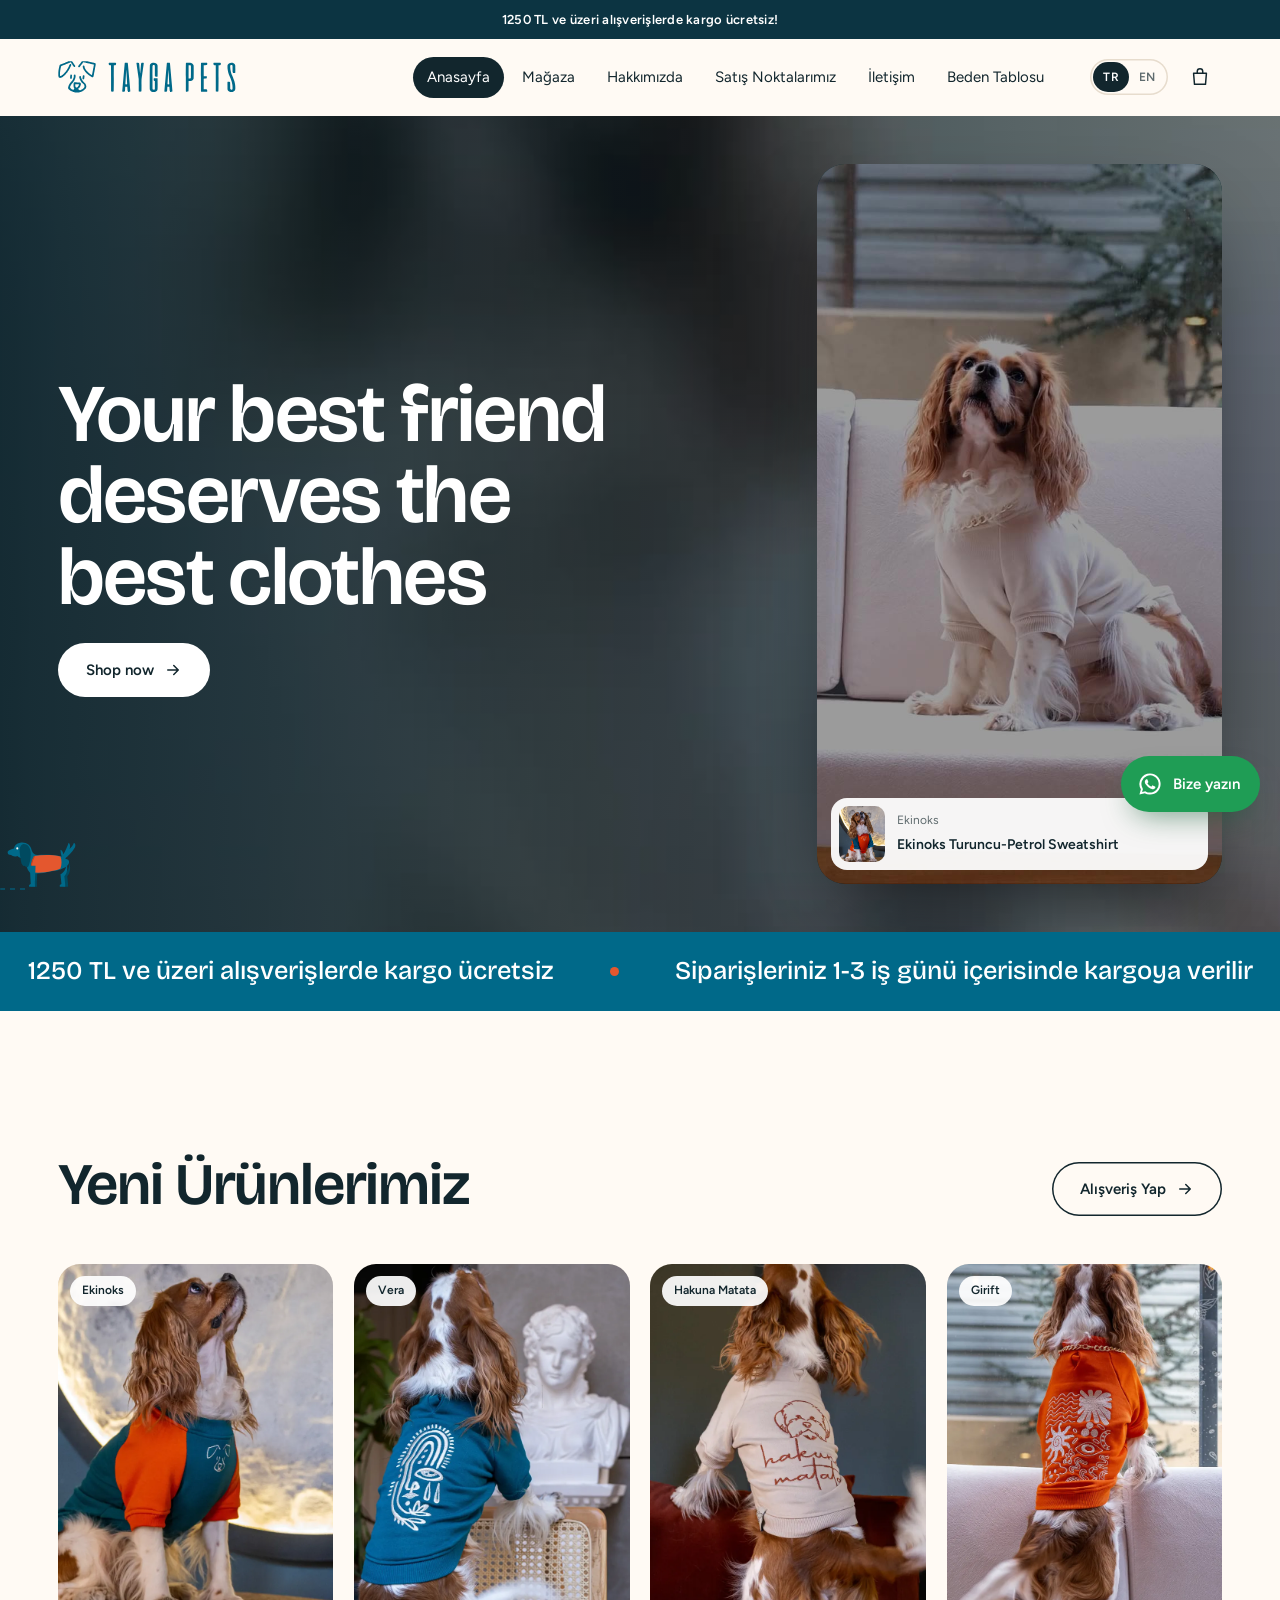
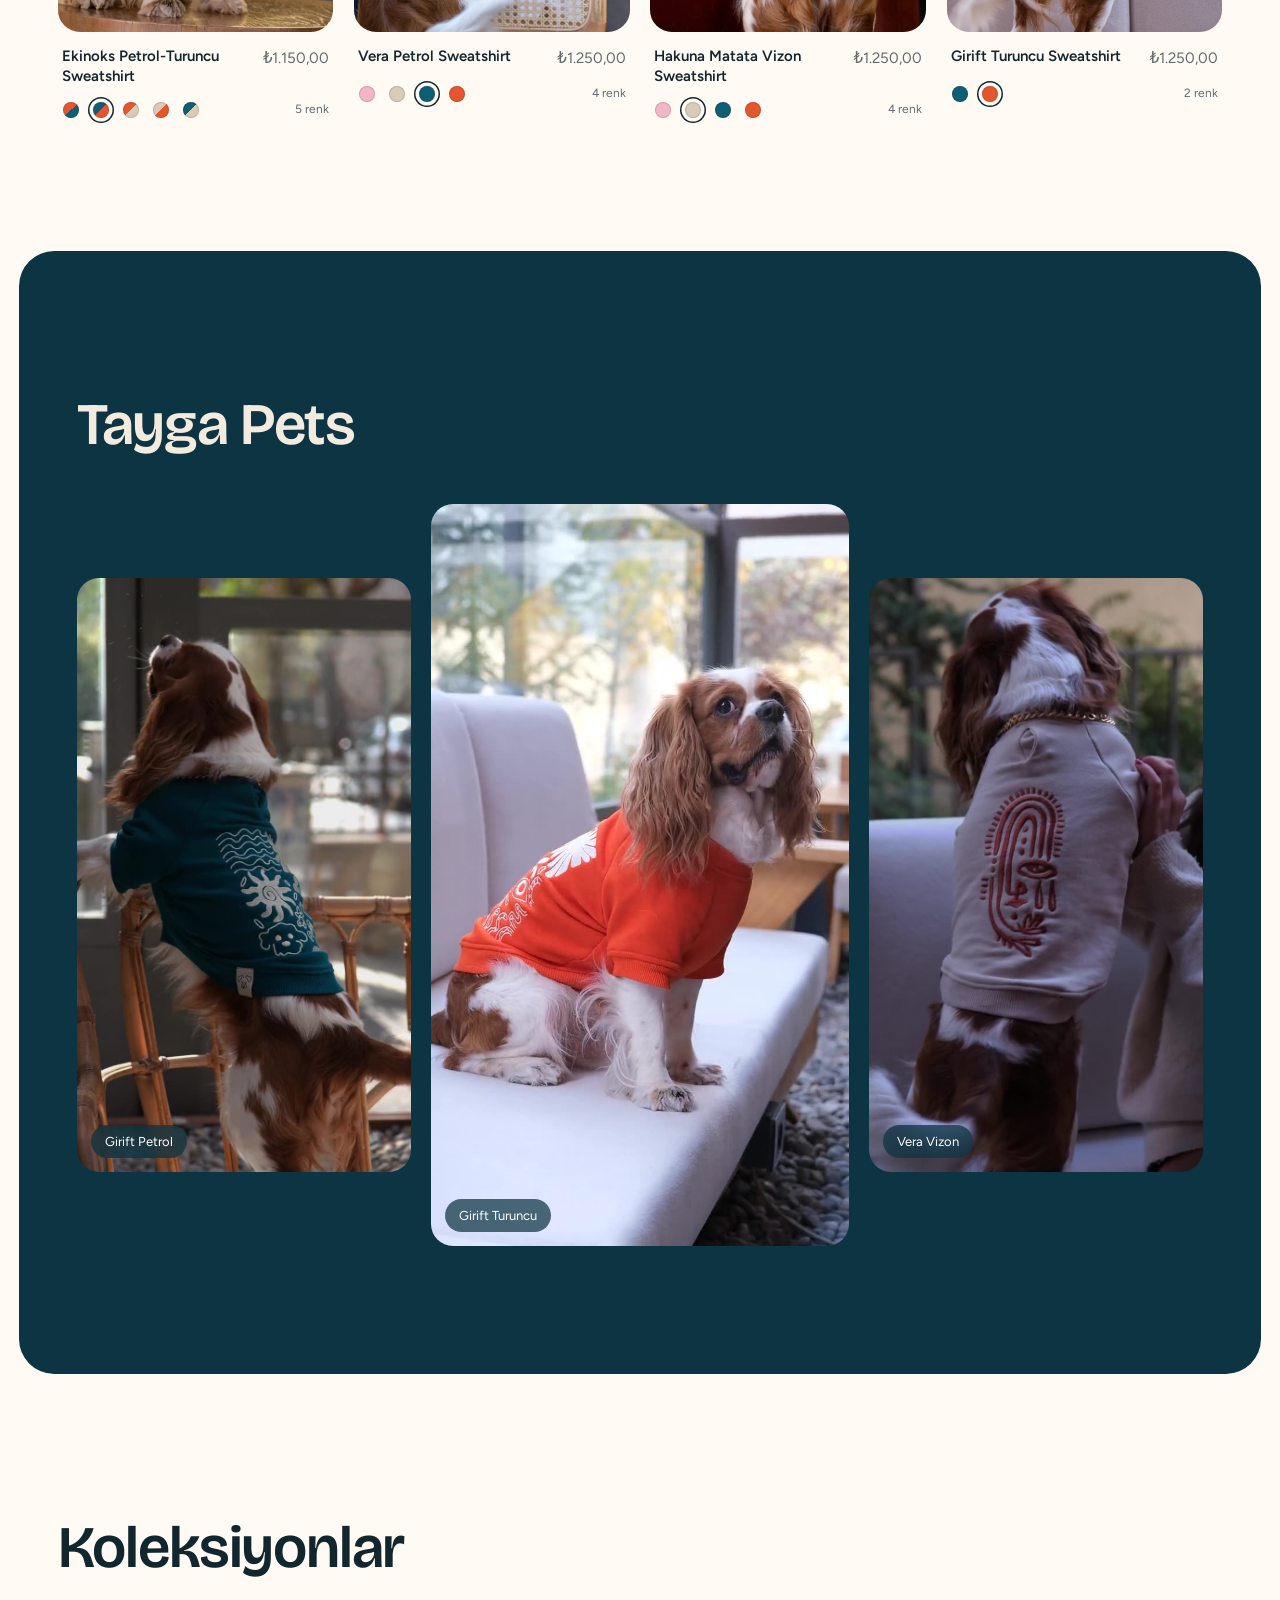
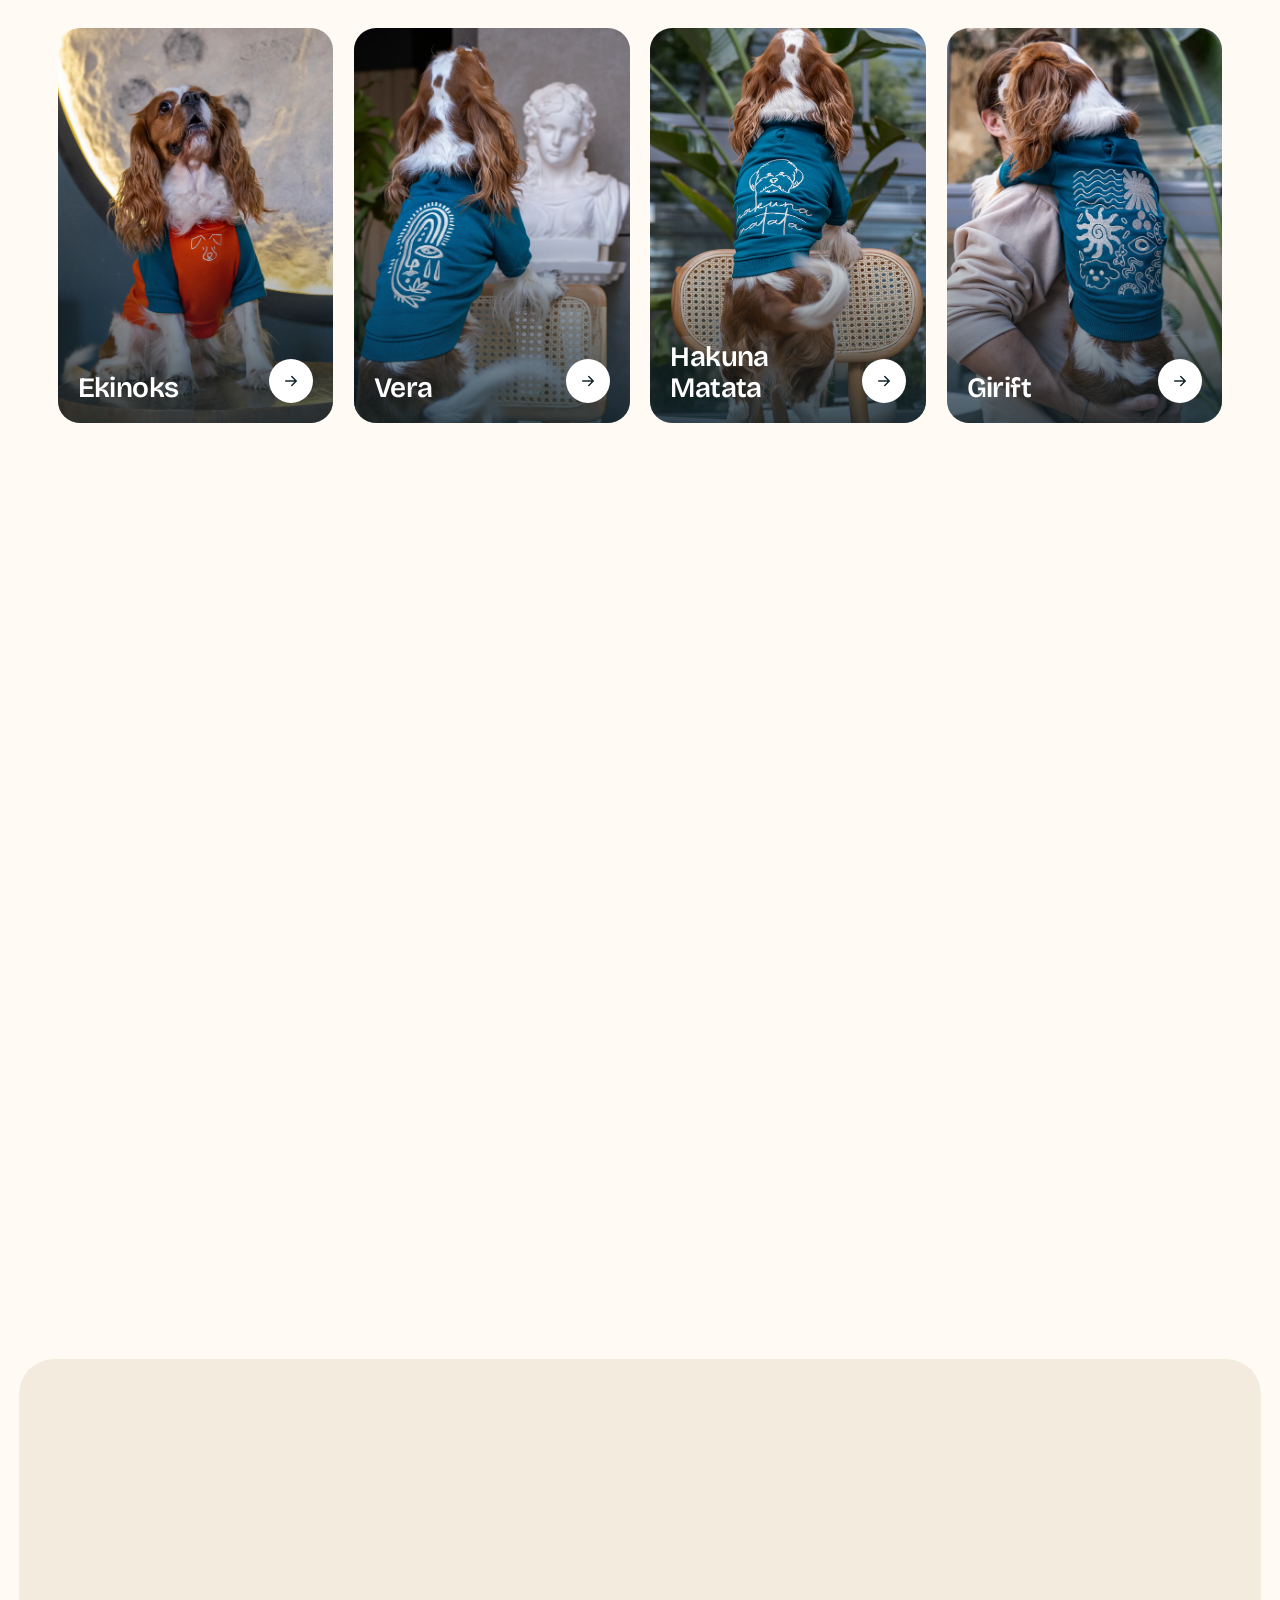
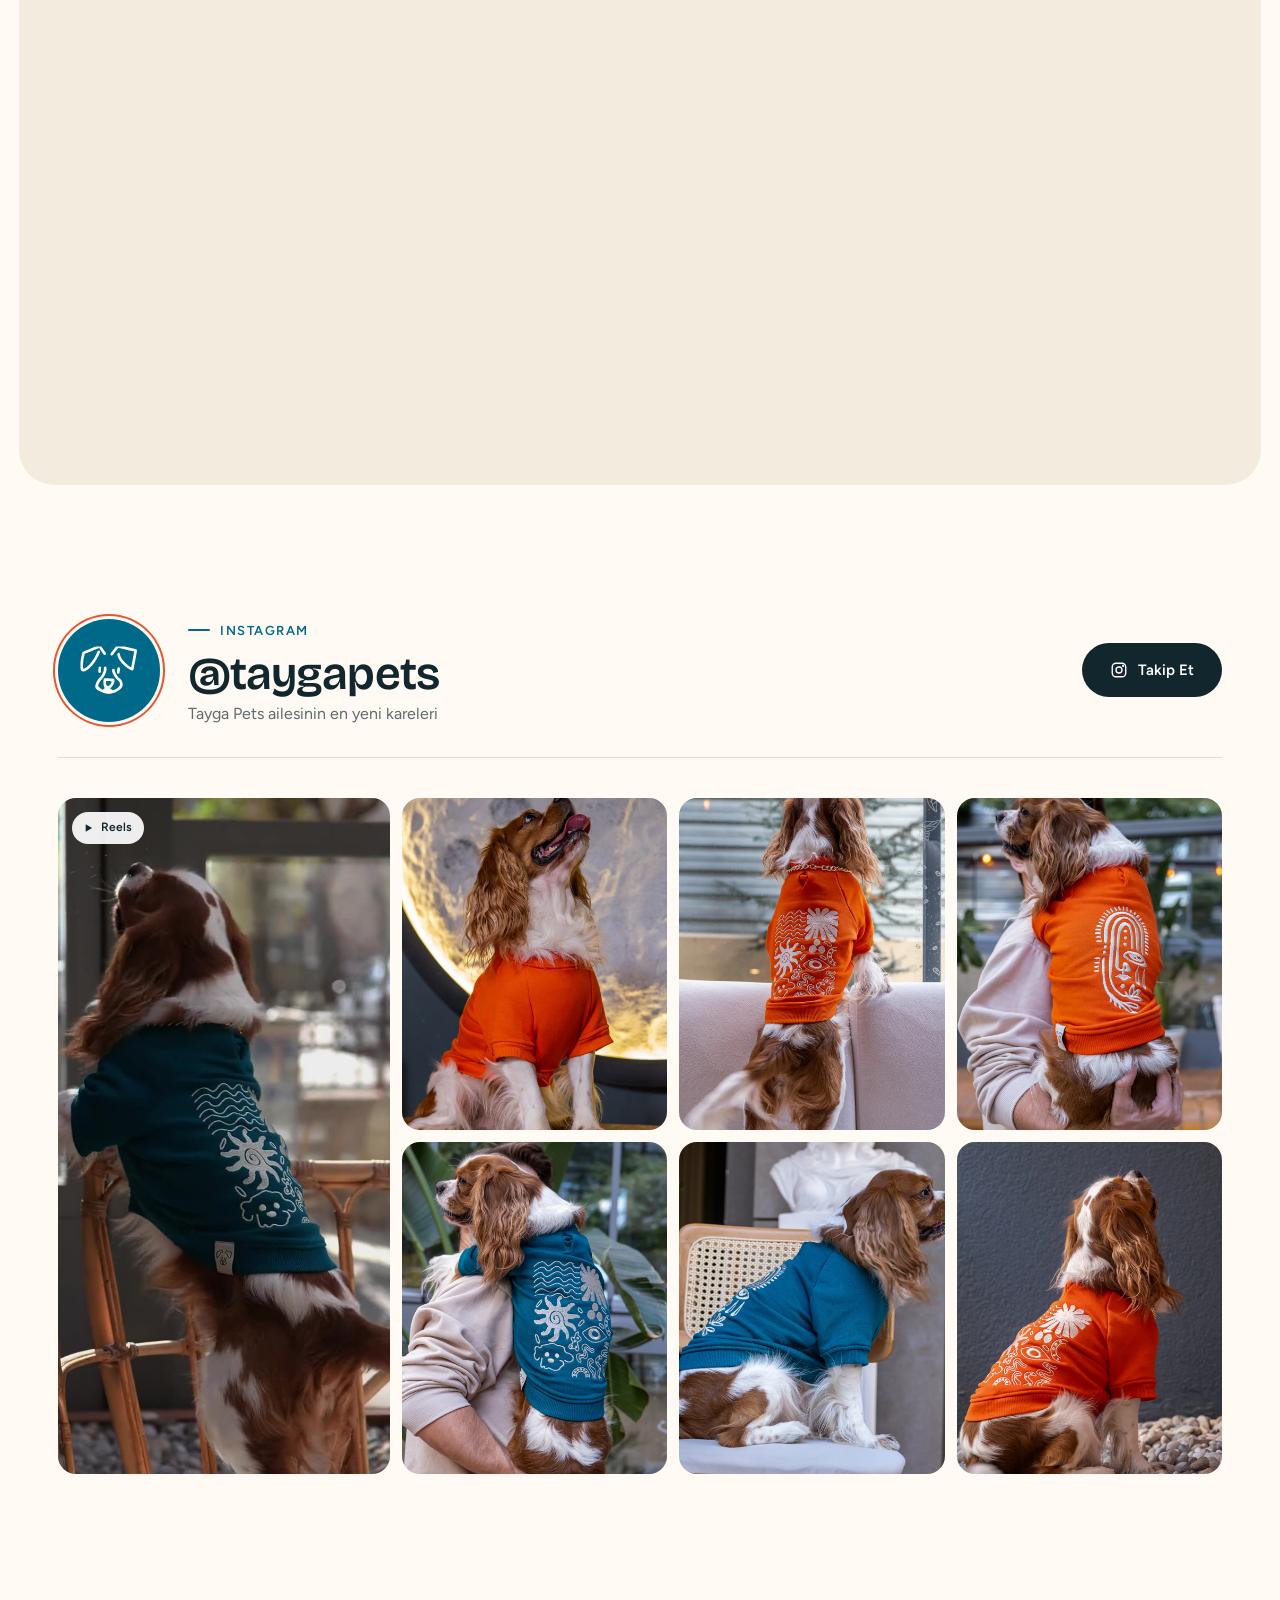
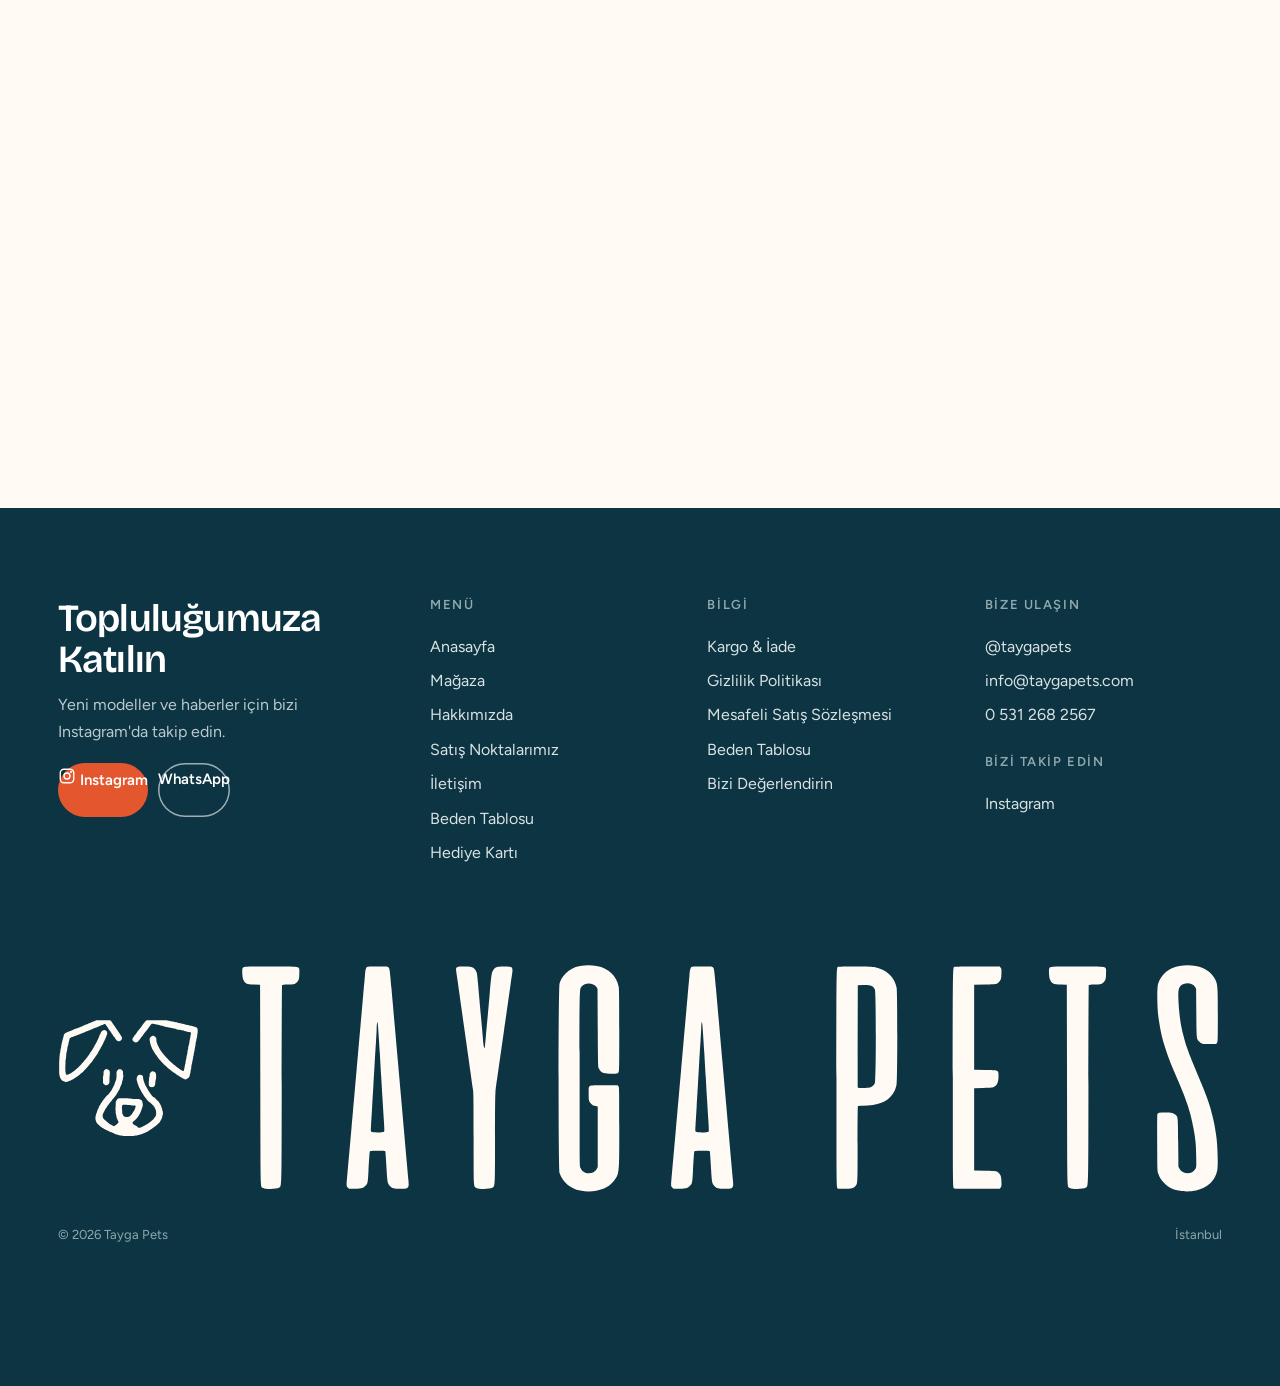
==== commit ef8a4548: "Add files via upload" ====
--- a/index.html
+++ b/index.html
@@ -5,12 +5,12 @@
 <meta name="viewport" content="width=device-width, initial-scale=1, viewport-fit=cover">
 <title>Tayga Pets</title>
 <meta name="description" content="Tayga Pets: köpekler için nakışlı sweatshirtler.">
-<link rel="icon" href="img/icon.png">
-<link rel="apple-touch-icon" href="img/icon.png">
+<link rel="icon" href="icon.png">
+<link rel="apple-touch-icon" href="icon.png">
 <meta property="og:site_name" content="Tayga Pets">
 <meta property="og:title" content="Tayga Pets">
 <meta property="og:description" content="Tayga Pets: köpekler için nakışlı sweatshirtler.">
-<meta property="og:image" content="https://taygapets.com/img/hi-1750.webp">
+<meta property="og:image" content="https://taygapets.com/hi-1750.webp">
 <meta property="og:type" content="website">
 <meta name="theme-color" content="#fffaf4">
 <link rel="preconnect" href="https://fonts.googleapis.com">
@@ -40,15 +40,15 @@
 <main id="main">
 
 <section class="vhero" aria-labelledby="h1">
-  <video class="vhero-bg" src="media/hero-bg.mp4" poster="media/hero-bg.jpg" muted loop playsinline autoplay aria-hidden="true"></video>
+  <video class="vhero-bg" src="hero-bg.mp4" poster="hero-bg.jpg" muted loop playsinline autoplay aria-hidden="true"></video>
   <div class="wrap vhero-in">
     <div class="vhero-text">
       <h1 id="h1">Your best friend deserves the best clothes</h1>
       <div class="hero-cta"><a class="btn" href="magaza.html">Shop now <svg viewBox="0 0 24 24"><path d="M5 12h14M13 6l6 6-6 6"/></svg></a></div>
     </div>
     <div class="vhero-card">
-      <video src="media/hero-v.mp4" poster="media/hero-v.jpg" muted loop playsinline autoplay aria-label="Tayga Pets tanıtım videosu"></video>
-      <a class="vhero-tag" href="urun.html?u=ekinoks-turuncu-petrol"><img src="img/p-ekinoks-turuncu-petrol-0.webp" alt="" width="46" height="56"><span><small>Ekinoks</small><b>Ekinoks Turuncu-Petrol Sweatshirt</b></span></a>
+      <video src="hero-v.mp4" poster="hero-v.jpg" muted loop playsinline autoplay aria-label="Tayga Pets tanıtım videosu"></video>
+      <a class="vhero-tag" href="urun.html?u=ekinoks-turuncu-petrol"><img src="p-ekinoks-turuncu-petrol-0.webp" alt="" width="46" height="56"><span><small>Ekinoks</small><b>Ekinoks Turuncu-Petrol Sweatshirt</b></span></a>
     </div>
   </div>
 </section>
@@ -63,23 +63,23 @@
 <section class="film sec" aria-labelledby="film-title"><div class="wrap">
   <div class="sec-head"><h2 id="film-title" class="rv">Tayga Pets</h2></div>
   <div class="film-row">
-    <figure class="film-v side rv"><video src="media/girift-petrol.mp4" poster="media/girift-petrol.jpg" muted loop playsinline aria-label="Girift Petrol Sweatshirt"></video><figcaption>Girift Petrol</figcaption></figure>
-    <figure class="film-v rv" style="--d:.08s"><video src="media/mars-girift.mp4" poster="media/mars-girift.jpg" muted loop playsinline aria-label="Girift Turuncu Sweatshirt"></video><figcaption>Girift Turuncu</figcaption></figure>
-    <figure class="film-v side rv" style="--d:.16s"><video src="media/vera-vizon.mp4" poster="media/vera-vizon.jpg" muted loop playsinline aria-label="Vera Vizon Sweatshirt"></video><figcaption>Vera Vizon</figcaption></figure>
+    <figure class="film-v side rv"><video src="girift-petrol.mp4" poster="girift-petrol.jpg" muted loop playsinline aria-label="Girift Petrol Sweatshirt"></video><figcaption>Girift Petrol</figcaption></figure>
+    <figure class="film-v rv" style="--d:.08s"><video src="mars-girift.mp4" poster="mars-girift.jpg" muted loop playsinline aria-label="Girift Turuncu Sweatshirt"></video><figcaption>Girift Turuncu</figcaption></figure>
+    <figure class="film-v side rv" style="--d:.16s"><video src="vera-vizon.mp4" poster="vera-vizon.jpg" muted loop playsinline aria-label="Vera Vizon Sweatshirt"></video><figcaption>Vera Vizon</figcaption></figure>
   </div>
 </div></section>
 
 <section class="sec"><div class="wrap">
   <div class="sec-head"><h2 class="rv">Koleksiyonlar</h2></div>
-  <ul class="cols"><li class="col rv" style="--d:0.00s"><a href="magaza.html?k=Ekinoks"><img src="img/hi-1973.webp" alt="Ekinoks koleksiyonu" width="1000" height="1500" loading="lazy">
-  <span class="col-txt"><span><h3>Ekinoks</h3></span><span class="arrow"><svg viewBox="0 0 24 24"><path d="M5 12h14M13 6l6 6-6 6"/></svg></span></span></a></li><li class="col rv" style="--d:0.07s"><a href="magaza.html?k=Vera"><img src="img/hi-1750.webp" alt="Vera koleksiyonu" width="1000" height="1500" loading="lazy">
-  <span class="col-txt"><span><h3>Vera</h3></span><span class="arrow"><svg viewBox="0 0 24 24"><path d="M5 12h14M13 6l6 6-6 6"/></svg></span></span></a></li><li class="col rv" style="--d:0.14s"><a href="magaza.html?k=Hakuna Matata"><img src="img/ph-1733.webp" alt="Hakuna Matata koleksiyonu" width="1000" height="1500" loading="lazy">
-  <span class="col-txt"><span><h3>Hakuna Matata</h3></span><span class="arrow"><svg viewBox="0 0 24 24"><path d="M5 12h14M13 6l6 6-6 6"/></svg></span></span></a></li><li class="col rv" style="--d:0.21s"><a href="magaza.html?k=Girift"><img src="img/hi-1693.webp" alt="Girift koleksiyonu" width="1000" height="1500" loading="lazy">
+  <ul class="cols"><li class="col rv" style="--d:0.00s"><a href="magaza.html?k=Ekinoks"><img src="hi-1973.webp" alt="Ekinoks koleksiyonu" width="1000" height="1500" loading="lazy">
+  <span class="col-txt"><span><h3>Ekinoks</h3></span><span class="arrow"><svg viewBox="0 0 24 24"><path d="M5 12h14M13 6l6 6-6 6"/></svg></span></span></a></li><li class="col rv" style="--d:0.07s"><a href="magaza.html?k=Vera"><img src="hi-1750.webp" alt="Vera koleksiyonu" width="1000" height="1500" loading="lazy">
+  <span class="col-txt"><span><h3>Vera</h3></span><span class="arrow"><svg viewBox="0 0 24 24"><path d="M5 12h14M13 6l6 6-6 6"/></svg></span></span></a></li><li class="col rv" style="--d:0.14s"><a href="magaza.html?k=Hakuna Matata"><img src="ph-1733.webp" alt="Hakuna Matata koleksiyonu" width="1000" height="1500" loading="lazy">
+  <span class="col-txt"><span><h3>Hakuna Matata</h3></span><span class="arrow"><svg viewBox="0 0 24 24"><path d="M5 12h14M13 6l6 6-6 6"/></svg></span></span></a></li><li class="col rv" style="--d:0.21s"><a href="magaza.html?k=Girift"><img src="hi-1693.webp" alt="Girift koleksiyonu" width="1000" height="1500" loading="lazy">
   <span class="col-txt"><span><h3>Girift</h3></span><span class="arrow"><svg viewBox="0 0 24 24"><path d="M5 12h14M13 6l6 6-6 6"/></svg></span></span></a></li></ul>
 </div></section>
 
 <section class="sec" style="padding-top:0"><div class="wrap story">
-  <div class="story-pic rv"><img src="img/hi-1750.webp" alt="Vera Petrol Sweatshirt giymiş Cavalier, beyaz büstün yanında" width="1200" height="1800" loading="lazy"></div>
+  <div class="story-pic rv"><img src="hi-1750.webp" alt="Vera Petrol Sweatshirt giymiş Cavalier, beyaz büstün yanında" width="1200" height="1800" loading="lazy"></div>
   <div>
     <h2 class="rv">Biz Kimiz?</h2>
     <p class="rv">Tayga Pets, yola çıkarken yalnızca bir köpek kıyafeti markası olmayı değil, köpekler ve sahipleri için daha mutlu, rahat ve şık bir yaşam tarzı yaratmayı hedefledi. Oğlumuz Mars, bize ilham veren ilk isimdi. Onun tarzını ve konforunu düşünerek, diğer patili dostlarımıza da hitap edecek özgün tasarımlar yapmaya karar verdik. Mars’a giydirdiğimiz her kıyafetin, onun gibi diğer köpeklerin de hem rahat hem de şık olabileceğini gördük ve bu vizyonu Tayga Pets’e taşımak istedik.</p>
@@ -103,13 +103,13 @@
     <a class="btn" href="https://www.instagram.com/taygapets/"><svg viewBox="0 0 24 24"><rect x="3" y="3" width="18" height="18" rx="5"/><circle cx="12" cy="12" r="4"/><circle cx="17.5" cy="6.5" r=".6"/></svg> Takip Et</a>
   </div>
   <ul class="ig-wall">
-    <li class="ig-reel rv"><a href="https://www.instagram.com/taygapets/" aria-label="Instagram videosu"><video src="media/reel.mp4" poster="media/reel.jpg" muted loop playsinline aria-hidden="true"></video><span class="ig-badge"><svg viewBox="0 0 24 24"><path d="M8 5.5v13l11-6.5-11-6.5Z"/></svg> Reels</span><span class="ig-ov"><svg viewBox="0 0 24 24"><rect x="3" y="3" width="18" height="18" rx="5"/><circle cx="12" cy="12" r="4"/><circle cx="17.5" cy="6.5" r=".6"/></svg></span></a></li>
-    <li class="ig-pic rv" style="--d:0.05s"><a href="https://www.instagram.com/taygapets/" aria-label="Instagram gönderisi"><img src="img/ph-1339.webp" alt="" width="1000" height="1500" loading="lazy"><span class="ig-ov"><svg viewBox="0 0 24 24"><rect x="3" y="3" width="18" height="18" rx="5"/><circle cx="12" cy="12" r="4"/><circle cx="17.5" cy="6.5" r=".6"/></svg></span></a></li>
-    <li class="ig-pic rv" style="--d:0.10s"><a href="https://www.instagram.com/taygapets/" aria-label="Instagram gönderisi"><img src="img/ph-1427.webp" alt="" width="1000" height="1500" loading="lazy"><span class="ig-ov"><svg viewBox="0 0 24 24"><rect x="3" y="3" width="18" height="18" rx="5"/><circle cx="12" cy="12" r="4"/><circle cx="17.5" cy="6.5" r=".6"/></svg></span></a></li>
-    <li class="ig-pic rv" style="--d:0.15s"><a href="https://www.instagram.com/taygapets/" aria-label="Instagram gönderisi"><img src="img/ph-1602.webp" alt="" width="1000" height="1500" loading="lazy"><span class="ig-ov"><svg viewBox="0 0 24 24"><rect x="3" y="3" width="18" height="18" rx="5"/><circle cx="12" cy="12" r="4"/><circle cx="17.5" cy="6.5" r=".6"/></svg></span></a></li>
-    <li class="ig-pic rv" style="--d:0.20s"><a href="https://www.instagram.com/taygapets/" aria-label="Instagram gönderisi"><img src="img/ph-1701.webp" alt="" width="1000" height="1500" loading="lazy"><span class="ig-ov"><svg viewBox="0 0 24 24"><rect x="3" y="3" width="18" height="18" rx="5"/><circle cx="12" cy="12" r="4"/><circle cx="17.5" cy="6.5" r=".6"/></svg></span></a></li>
-    <li class="ig-pic rv" style="--d:0.25s"><a href="https://www.instagram.com/taygapets/" aria-label="Instagram gönderisi"><img src="img/ph-1760.webp" alt="" width="1000" height="1500" loading="lazy"><span class="ig-ov"><svg viewBox="0 0 24 24"><rect x="3" y="3" width="18" height="18" rx="5"/><circle cx="12" cy="12" r="4"/><circle cx="17.5" cy="6.5" r=".6"/></svg></span></a></li>
-    <li class="ig-pic rv" style="--d:0.30s"><a href="https://www.instagram.com/taygapets/" aria-label="Instagram gönderisi"><img src="img/ph-1463.webp" alt="" width="1000" height="1500" loading="lazy"><span class="ig-ov"><svg viewBox="0 0 24 24"><rect x="3" y="3" width="18" height="18" rx="5"/><circle cx="12" cy="12" r="4"/><circle cx="17.5" cy="6.5" r=".6"/></svg></span></a></li>
+    <li class="ig-reel rv"><a href="https://www.instagram.com/taygapets/" aria-label="Instagram videosu"><video src="reel.mp4" poster="reel.jpg" muted loop playsinline aria-hidden="true"></video><span class="ig-badge"><svg viewBox="0 0 24 24"><path d="M8 5.5v13l11-6.5-11-6.5Z"/></svg> Reels</span><span class="ig-ov"><svg viewBox="0 0 24 24"><rect x="3" y="3" width="18" height="18" rx="5"/><circle cx="12" cy="12" r="4"/><circle cx="17.5" cy="6.5" r=".6"/></svg></span></a></li>
+    <li class="ig-pic rv" style="--d:0.05s"><a href="https://www.instagram.com/taygapets/" aria-label="Instagram gönderisi"><img src="ph-1339.webp" alt="" width="1000" height="1500" loading="lazy"><span class="ig-ov"><svg viewBox="0 0 24 24"><rect x="3" y="3" width="18" height="18" rx="5"/><circle cx="12" cy="12" r="4"/><circle cx="17.5" cy="6.5" r=".6"/></svg></span></a></li>
+    <li class="ig-pic rv" style="--d:0.10s"><a href="https://www.instagram.com/taygapets/" aria-label="Instagram gönderisi"><img src="ph-1427.webp" alt="" width="1000" height="1500" loading="lazy"><span class="ig-ov"><svg viewBox="0 0 24 24"><rect x="3" y="3" width="18" height="18" rx="5"/><circle cx="12" cy="12" r="4"/><circle cx="17.5" cy="6.5" r=".6"/></svg></span></a></li>
+    <li class="ig-pic rv" style="--d:0.15s"><a href="https://www.instagram.com/taygapets/" aria-label="Instagram gönderisi"><img src="ph-1602.webp" alt="" width="1000" height="1500" loading="lazy"><span class="ig-ov"><svg viewBox="0 0 24 24"><rect x="3" y="3" width="18" height="18" rx="5"/><circle cx="12" cy="12" r="4"/><circle cx="17.5" cy="6.5" r=".6"/></svg></span></a></li>
+    <li class="ig-pic rv" style="--d:0.20s"><a href="https://www.instagram.com/taygapets/" aria-label="Instagram gönderisi"><img src="ph-1701.webp" alt="" width="1000" height="1500" loading="lazy"><span class="ig-ov"><svg viewBox="0 0 24 24"><rect x="3" y="3" width="18" height="18" rx="5"/><circle cx="12" cy="12" r="4"/><circle cx="17.5" cy="6.5" r=".6"/></svg></span></a></li>
+    <li class="ig-pic rv" style="--d:0.25s"><a href="https://www.instagram.com/taygapets/" aria-label="Instagram gönderisi"><img src="ph-1760.webp" alt="" width="1000" height="1500" loading="lazy"><span class="ig-ov"><svg viewBox="0 0 24 24"><rect x="3" y="3" width="18" height="18" rx="5"/><circle cx="12" cy="12" r="4"/><circle cx="17.5" cy="6.5" r=".6"/></svg></span></a></li>
+    <li class="ig-pic rv" style="--d:0.30s"><a href="https://www.instagram.com/taygapets/" aria-label="Instagram gönderisi"><img src="ph-1463.webp" alt="" width="1000" height="1500" loading="lazy"><span class="ig-ov"><svg viewBox="0 0 24 24"><rect x="3" y="3" width="18" height="18" rx="5"/><circle cx="12" cy="12" r="4"/><circle cx="17.5" cy="6.5" r=".6"/></svg></span></a></li>
   </ul>
 </div></section>
 
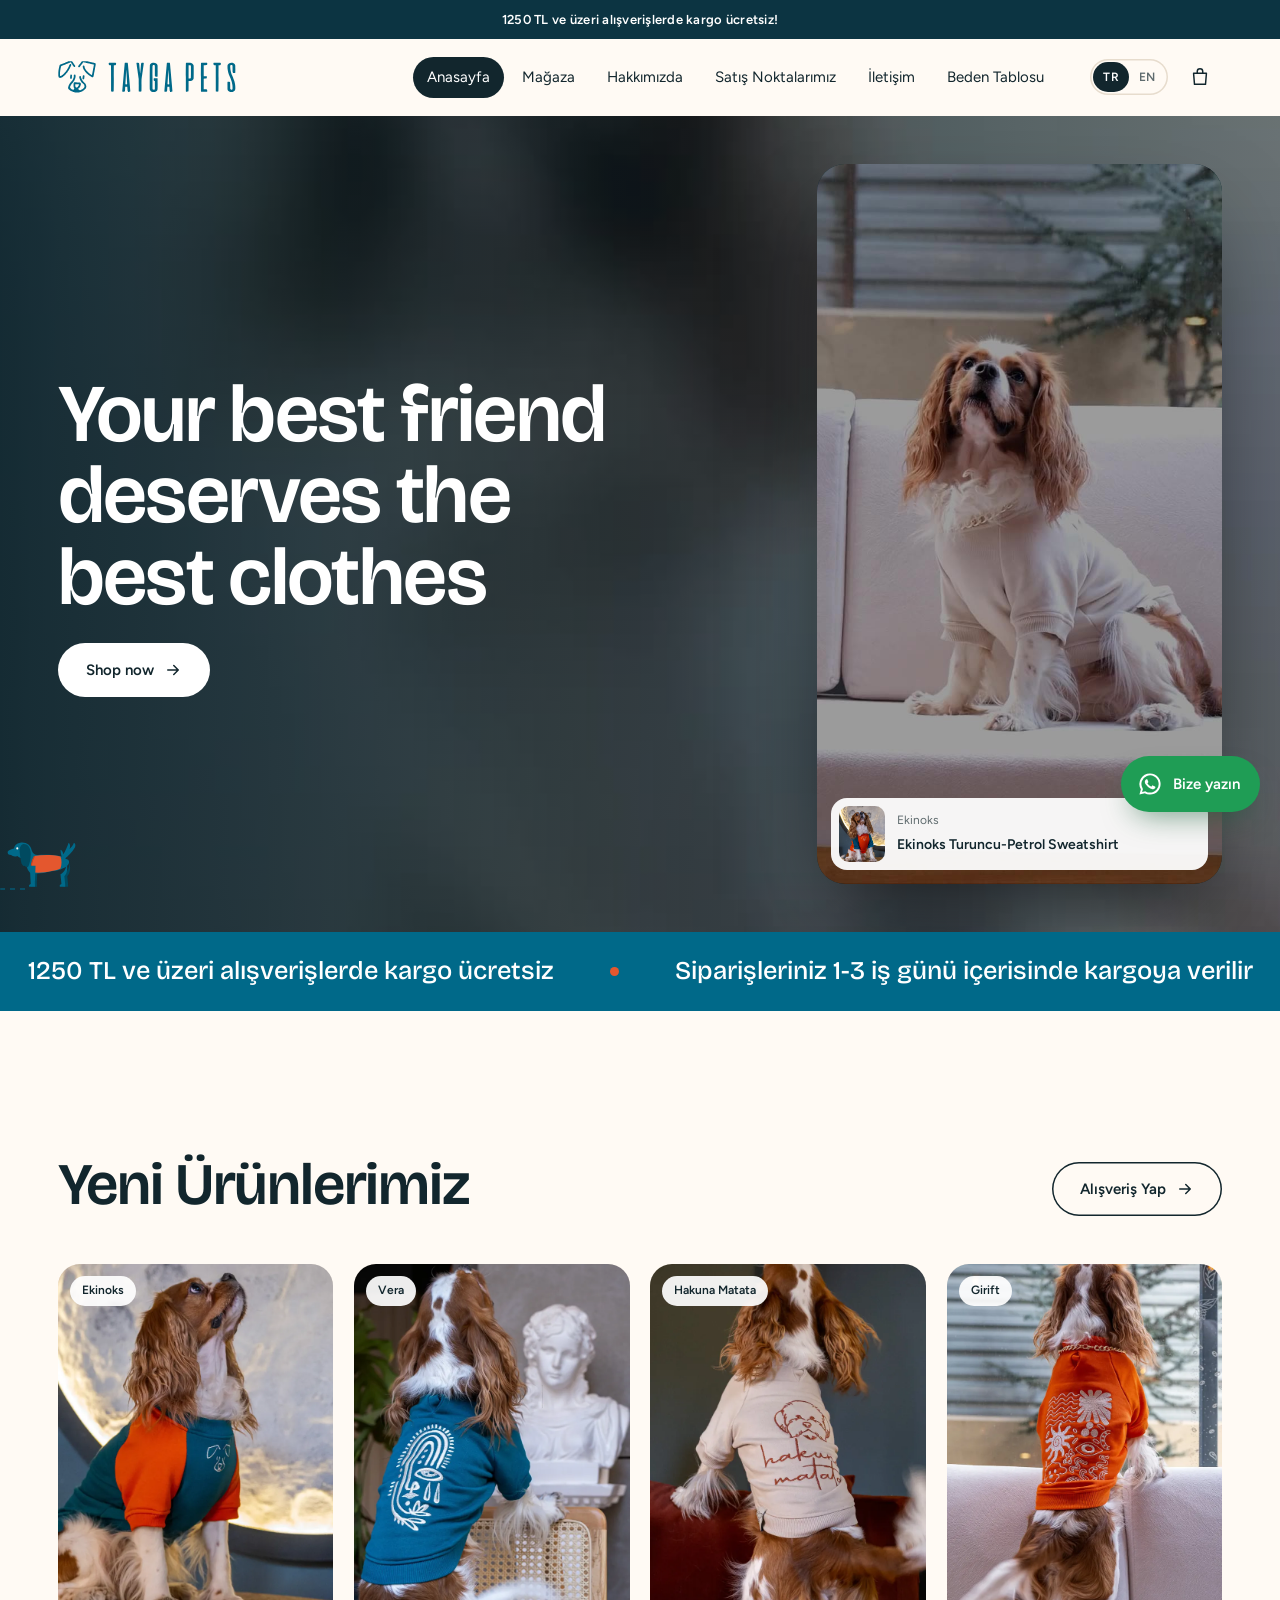
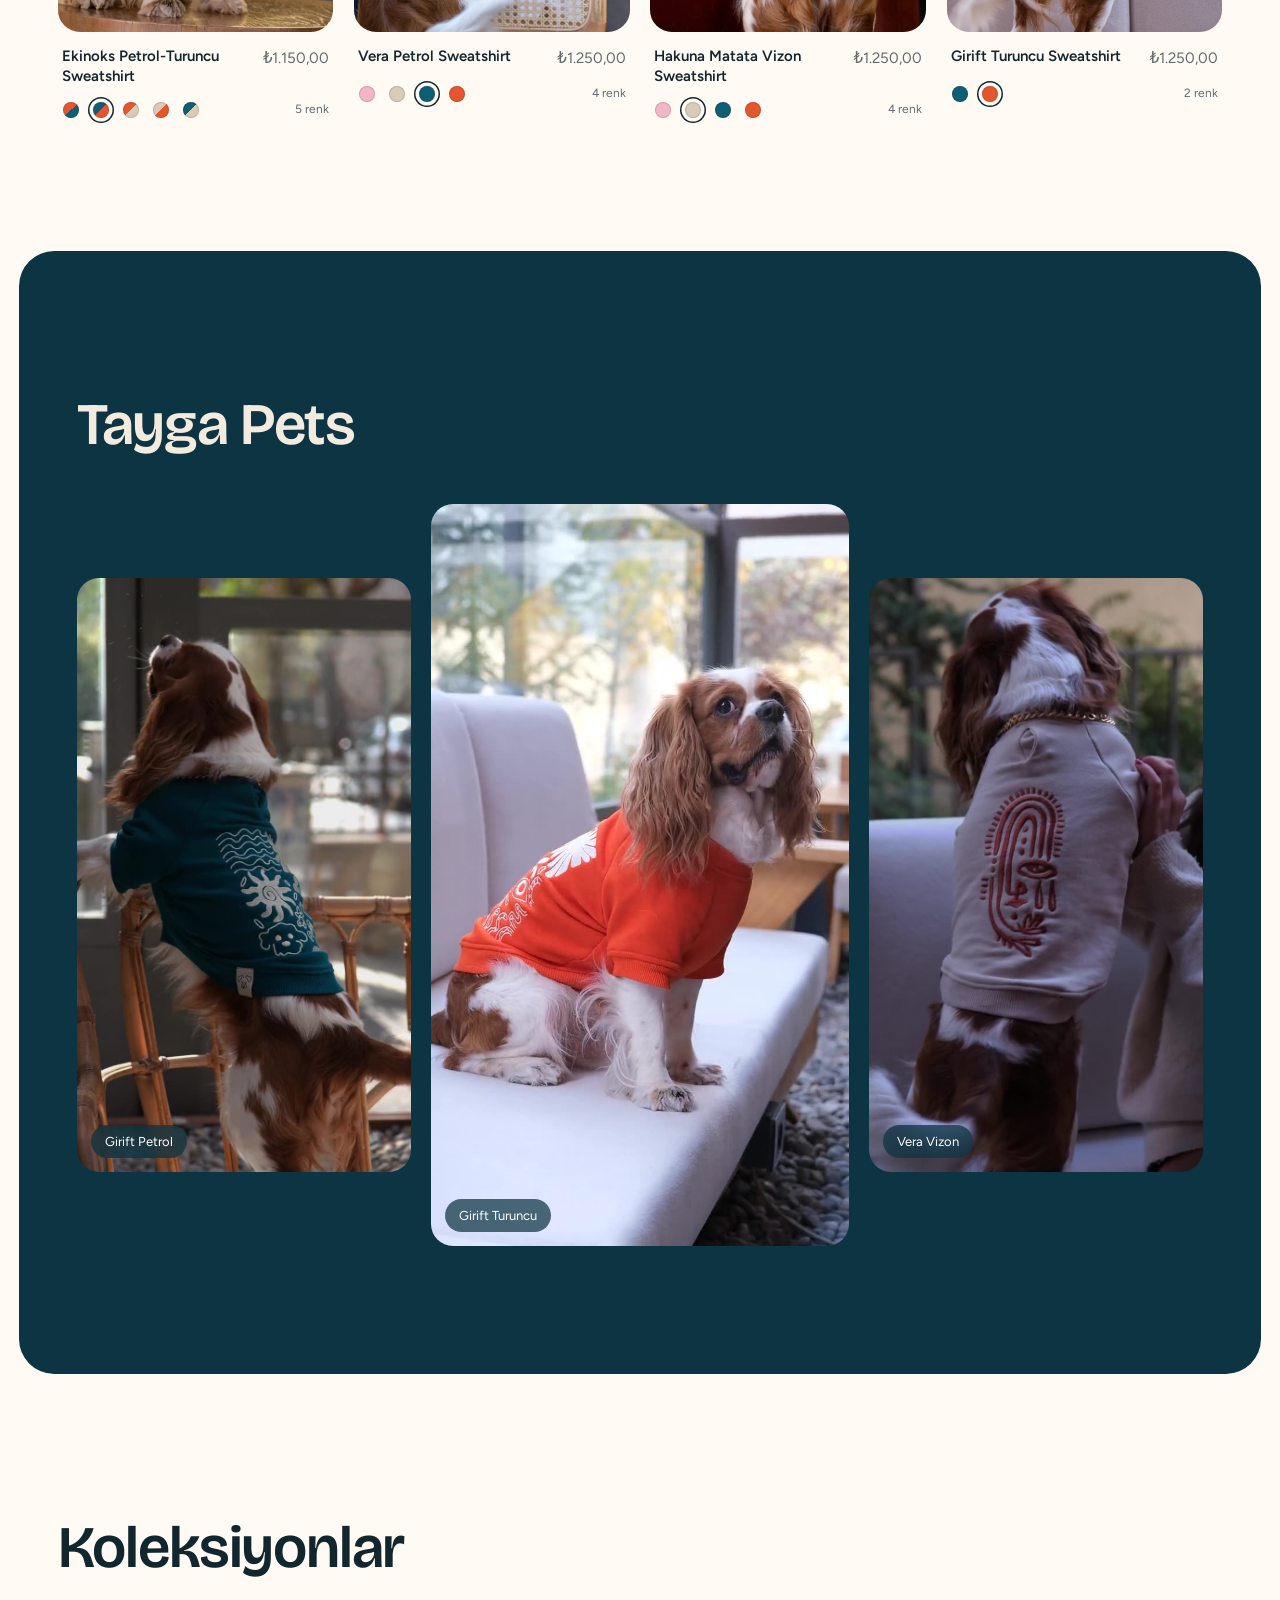
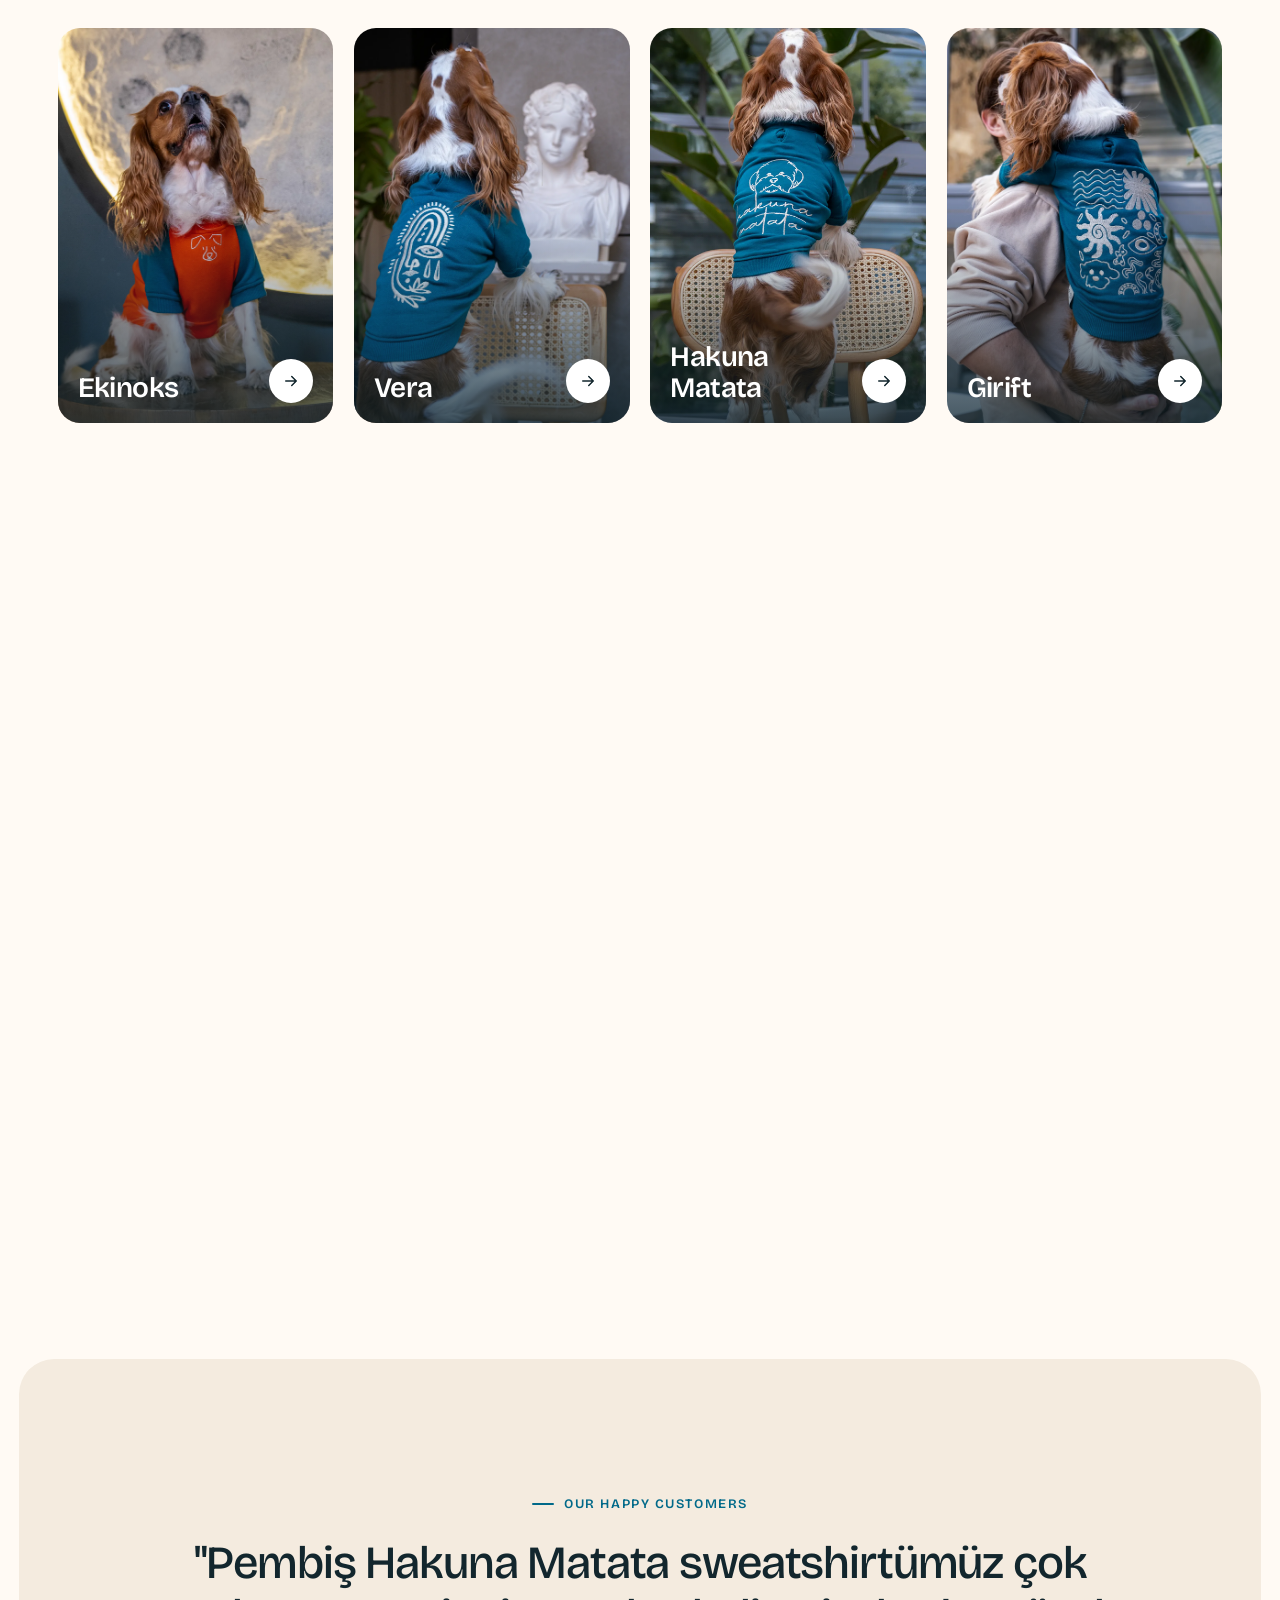
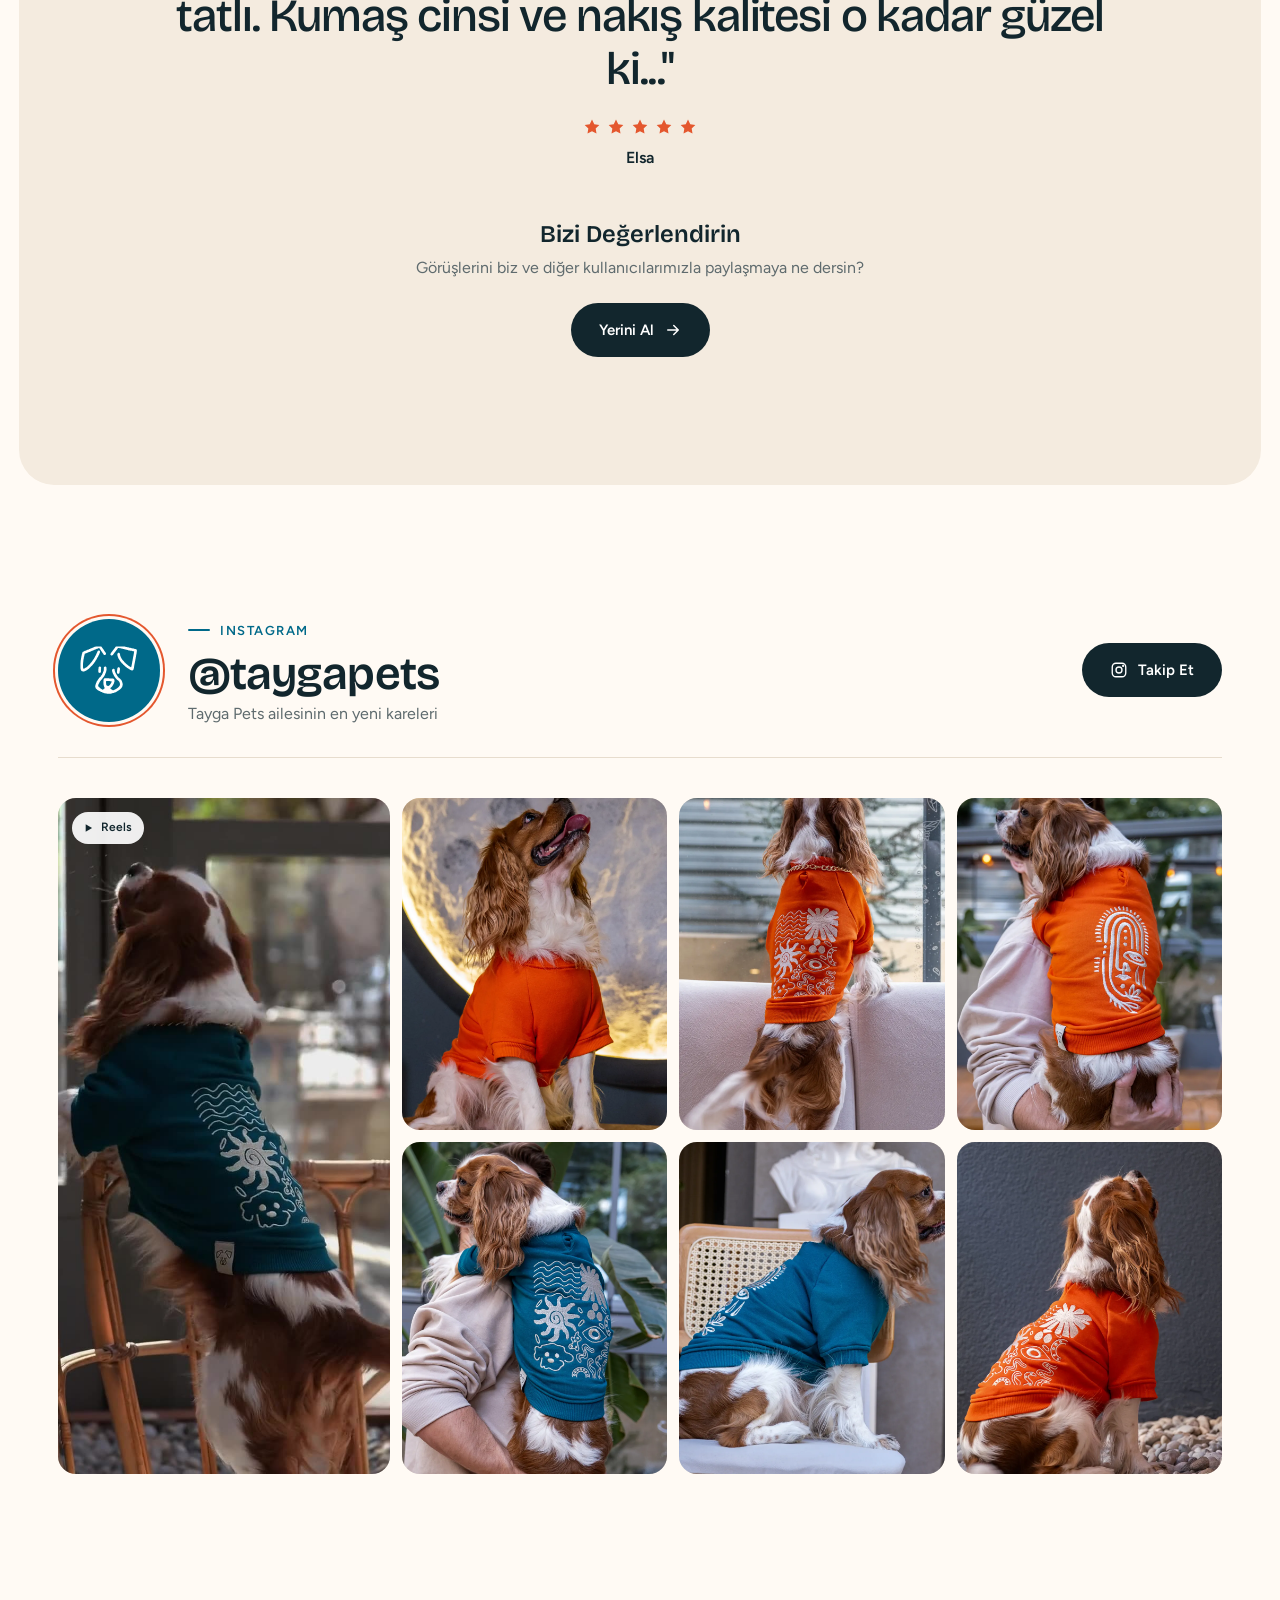
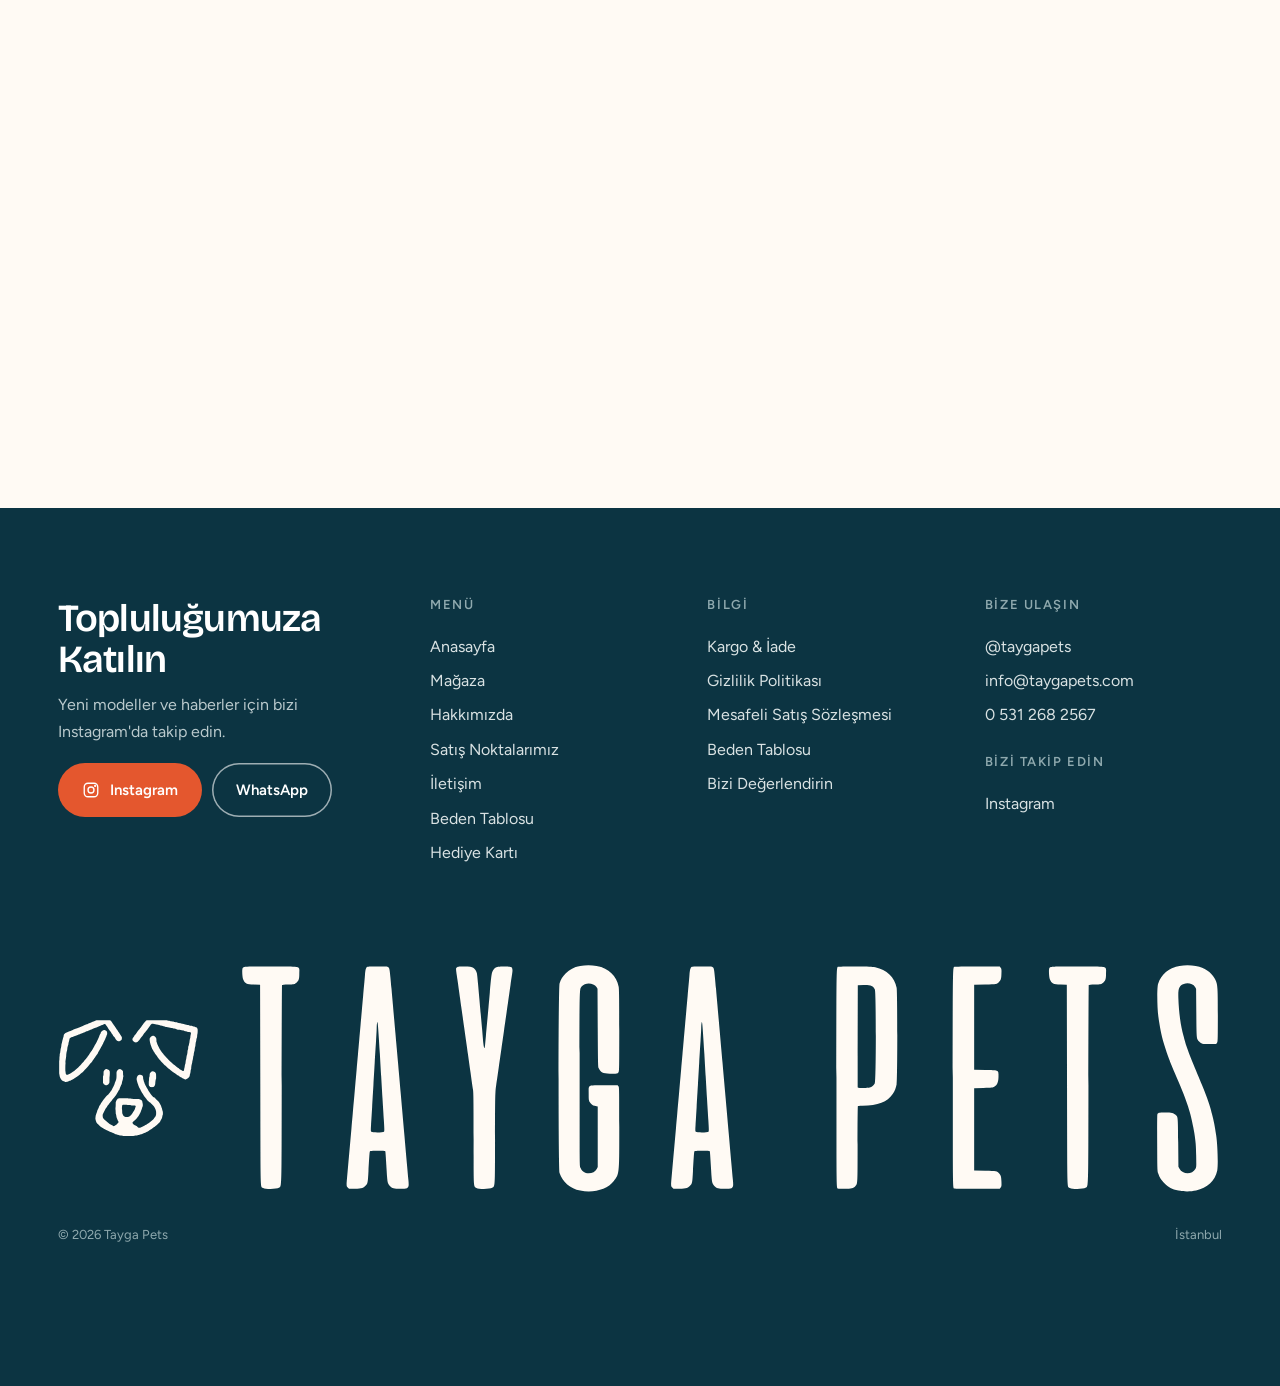
==== commit fe6b2837: "Add files via upload" ====
--- a/index.html
+++ b/index.html
@@ -79,7 +79,7 @@
 </div></section>
 
 <section class="sec" style="padding-top:0"><div class="wrap story">
-  <div class="story-pic rv"><img src="hi-1750.webp" alt="Vera Petrol Sweatshirt giymiş Cavalier, beyaz büstün yanında" width="1200" height="1800" loading="lazy"></div>
+  <div class="story-pic rv"><img src="about-family.webp" alt="Tayga Pets ailesi, Cavalier'leriyle birlikte kanepede" width="1200" height="1434" style="object-position:50% 30%" loading="lazy"></div>
   <div>
     <h2 class="rv">Biz Kimiz?</h2>
     <p class="rv">Tayga Pets, yola çıkarken yalnızca bir köpek kıyafeti markası olmayı değil, köpekler ve sahipleri için daha mutlu, rahat ve şık bir yaşam tarzı yaratmayı hedefledi. Oğlumuz Mars, bize ilham veren ilk isimdi. Onun tarzını ve konforunu düşünerek, diğer patili dostlarımıza da hitap edecek özgün tasarımlar yapmaya karar verdik. Mars’a giydirdiğimiz her kıyafetin, onun gibi diğer köpeklerin de hem rahat hem de şık olabileceğini gördük ve bu vizyonu Tayga Pets’e taşımak istedik.</p>
--- a/style.css
+++ b/style.css
@@ -574,3 +574,4 @@
 .en-only { display: none; }
 html[lang="en"] .en-only { display: block; }
 .legal-en { background: var(--sand); border-radius: 14px; padding: 14px 18px; font-weight: 600; margin-bottom: 24px; }
+.foot .join-btns .btn { display: inline-flex; align-items: center; padding: 0 24px; }
